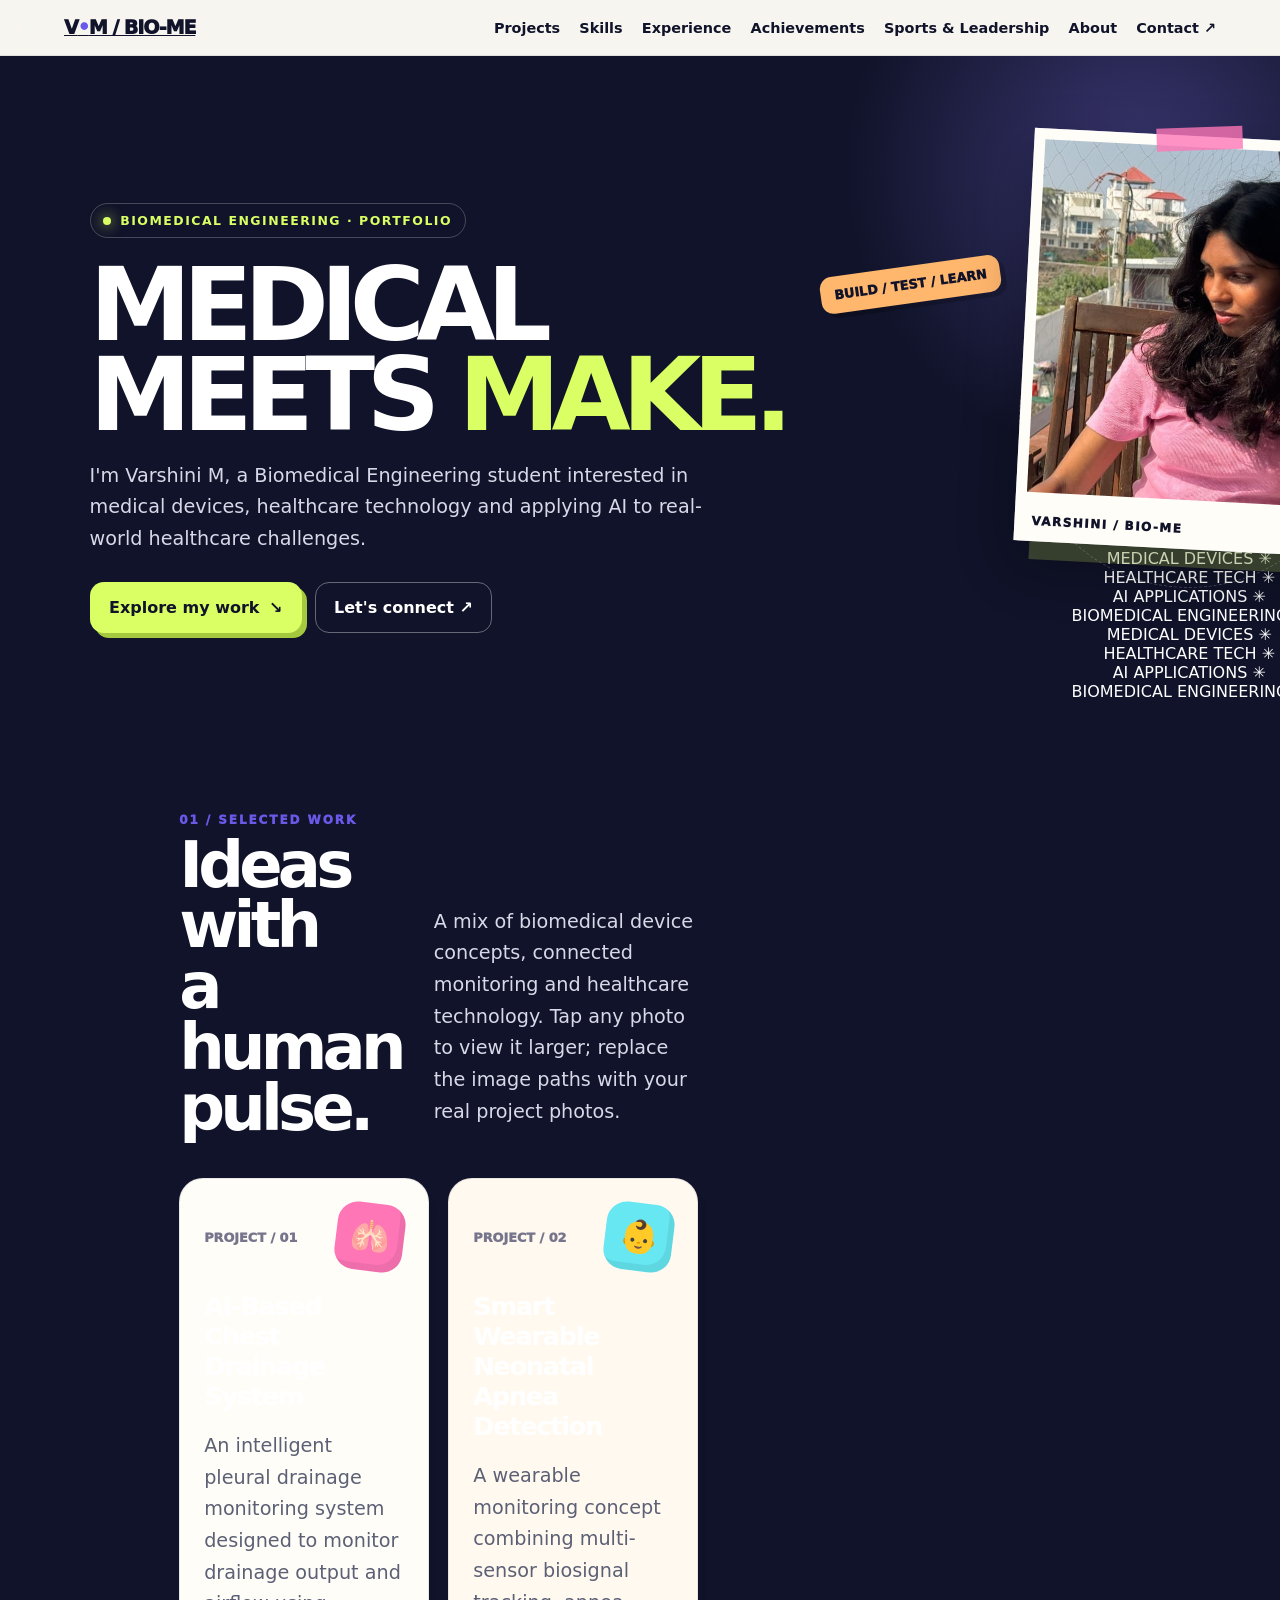
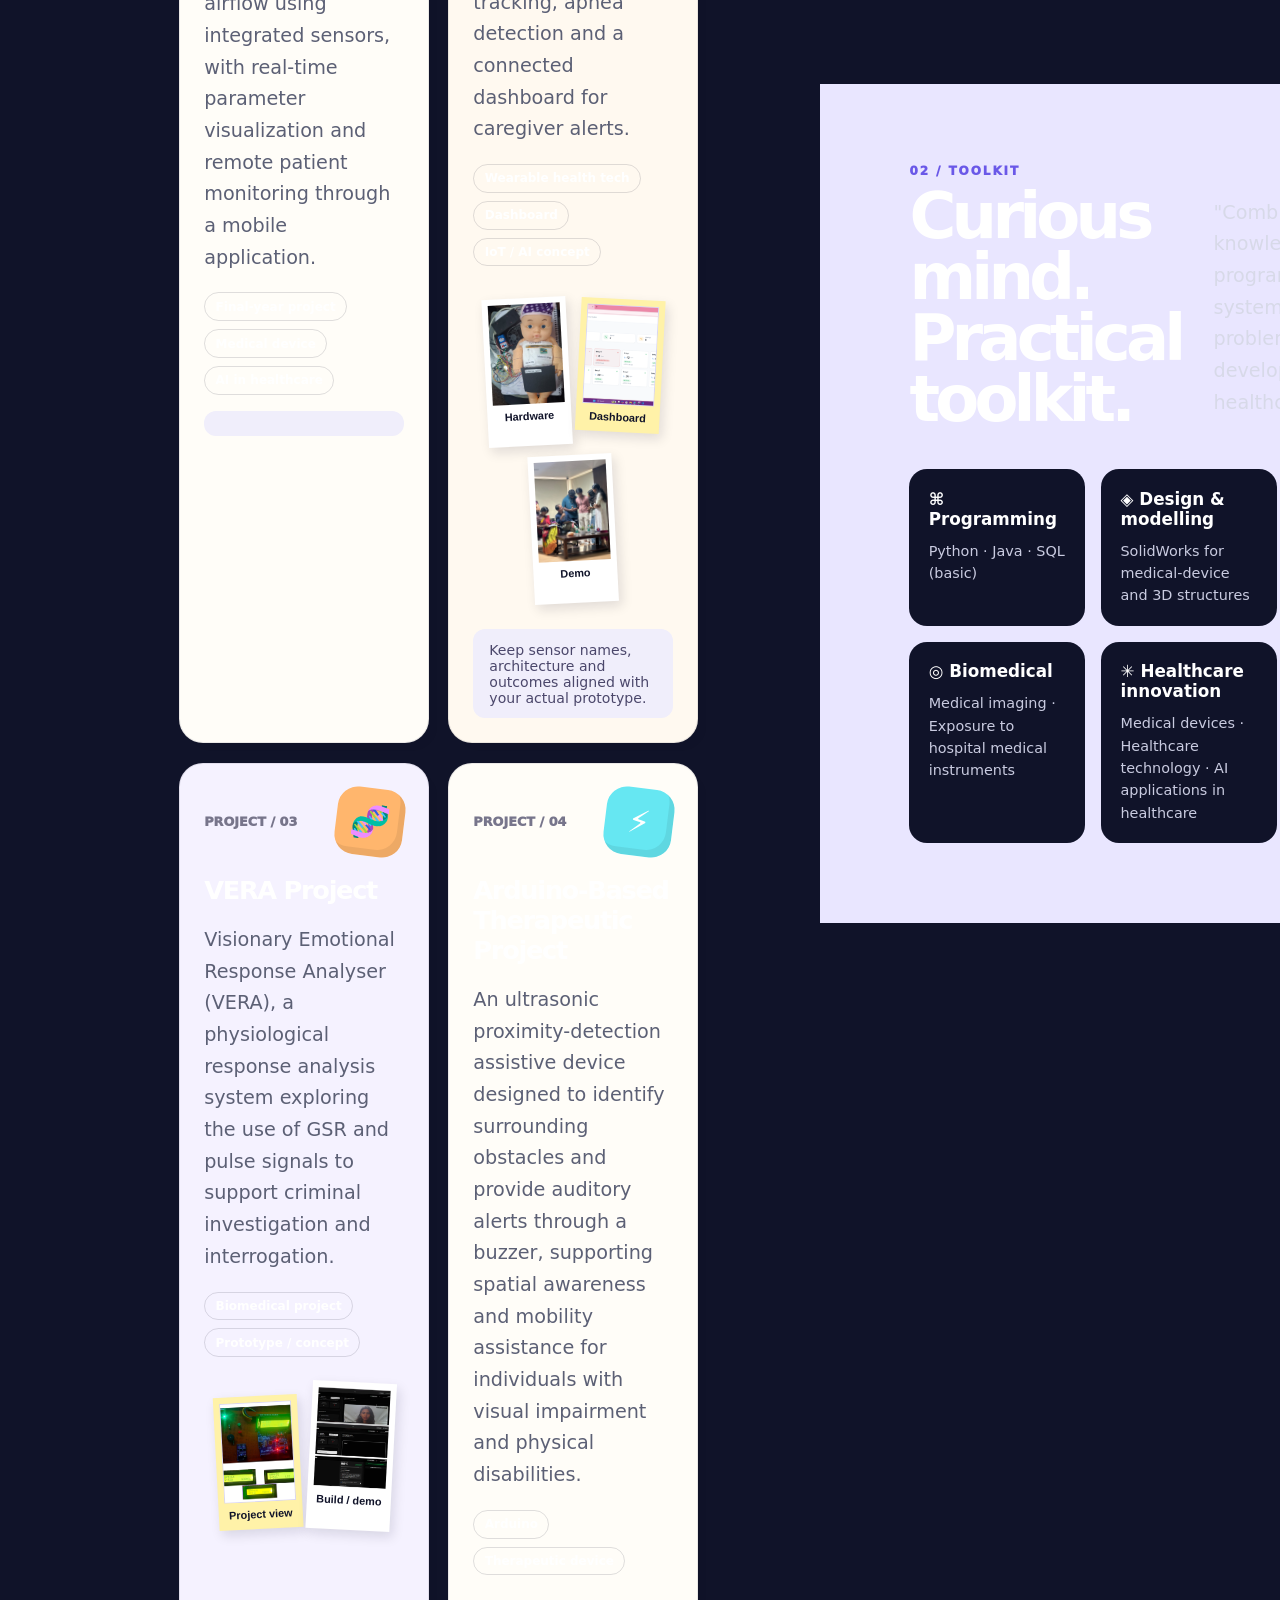
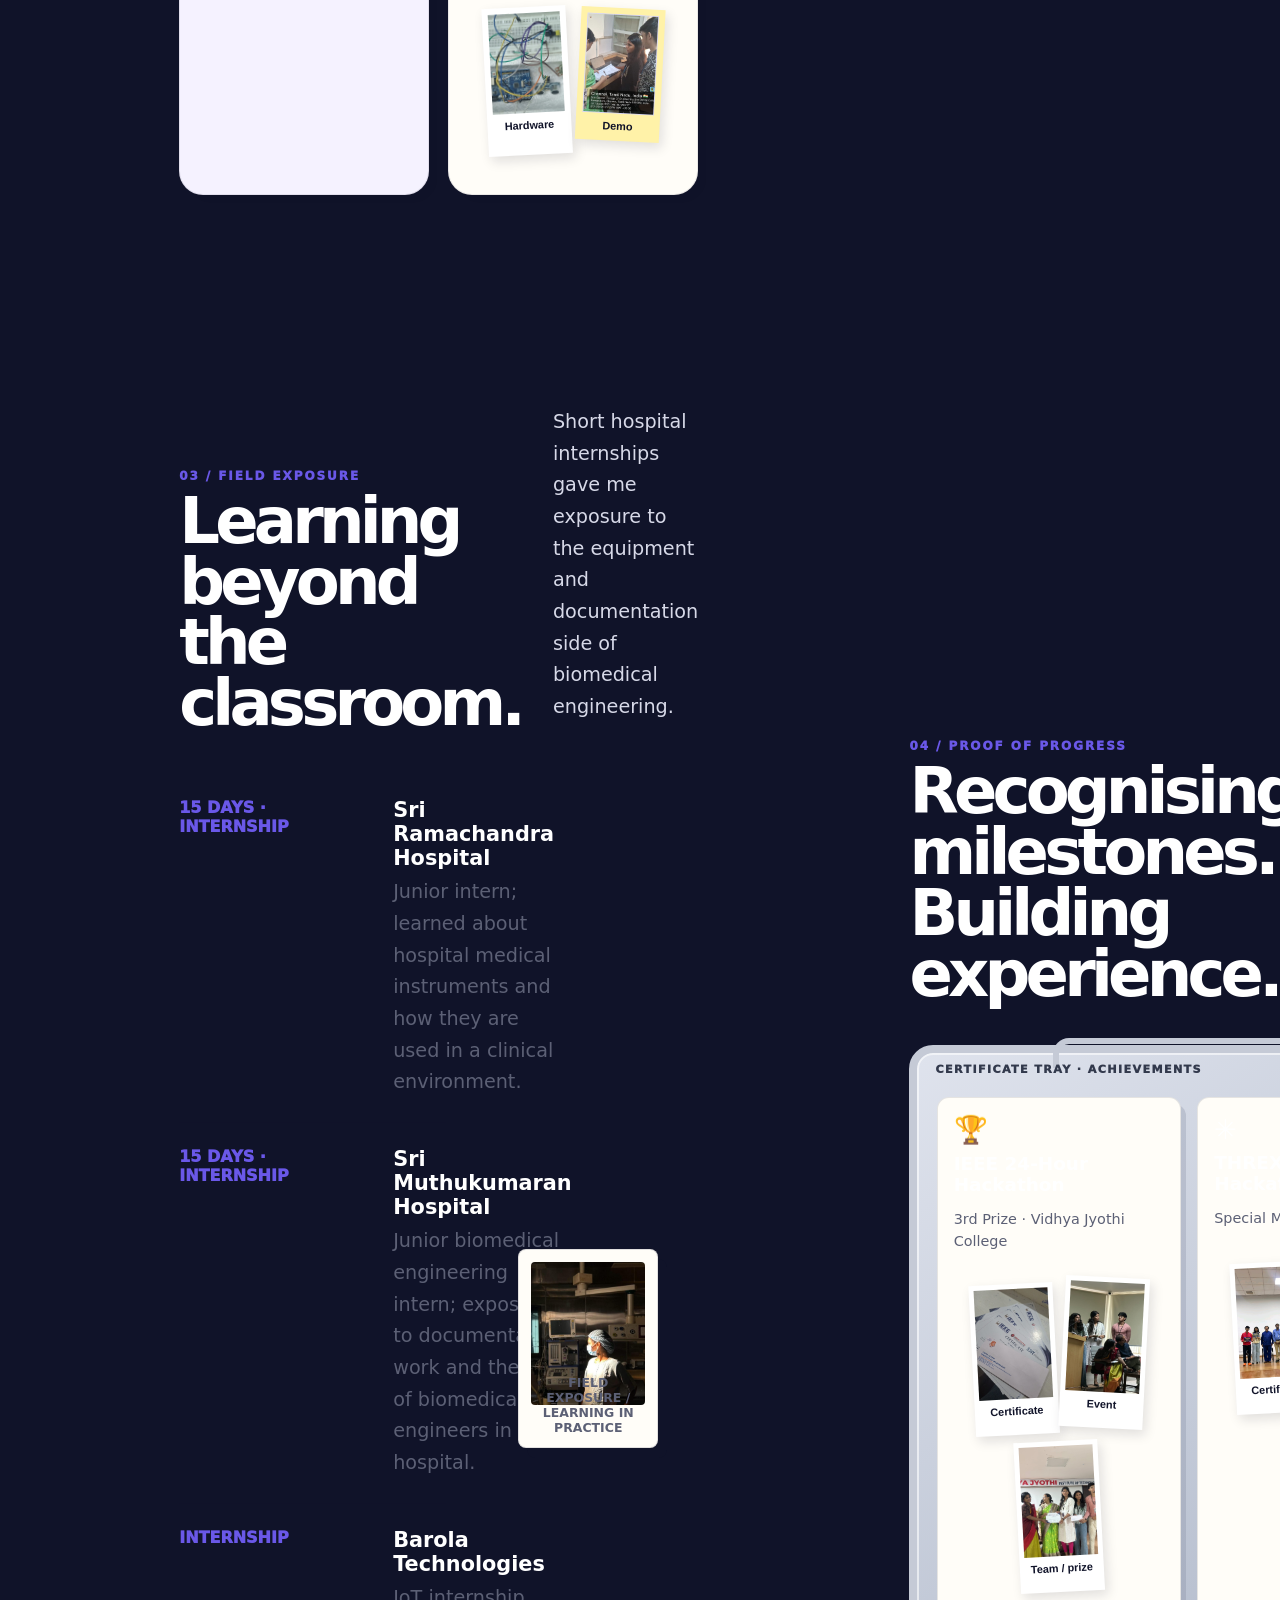
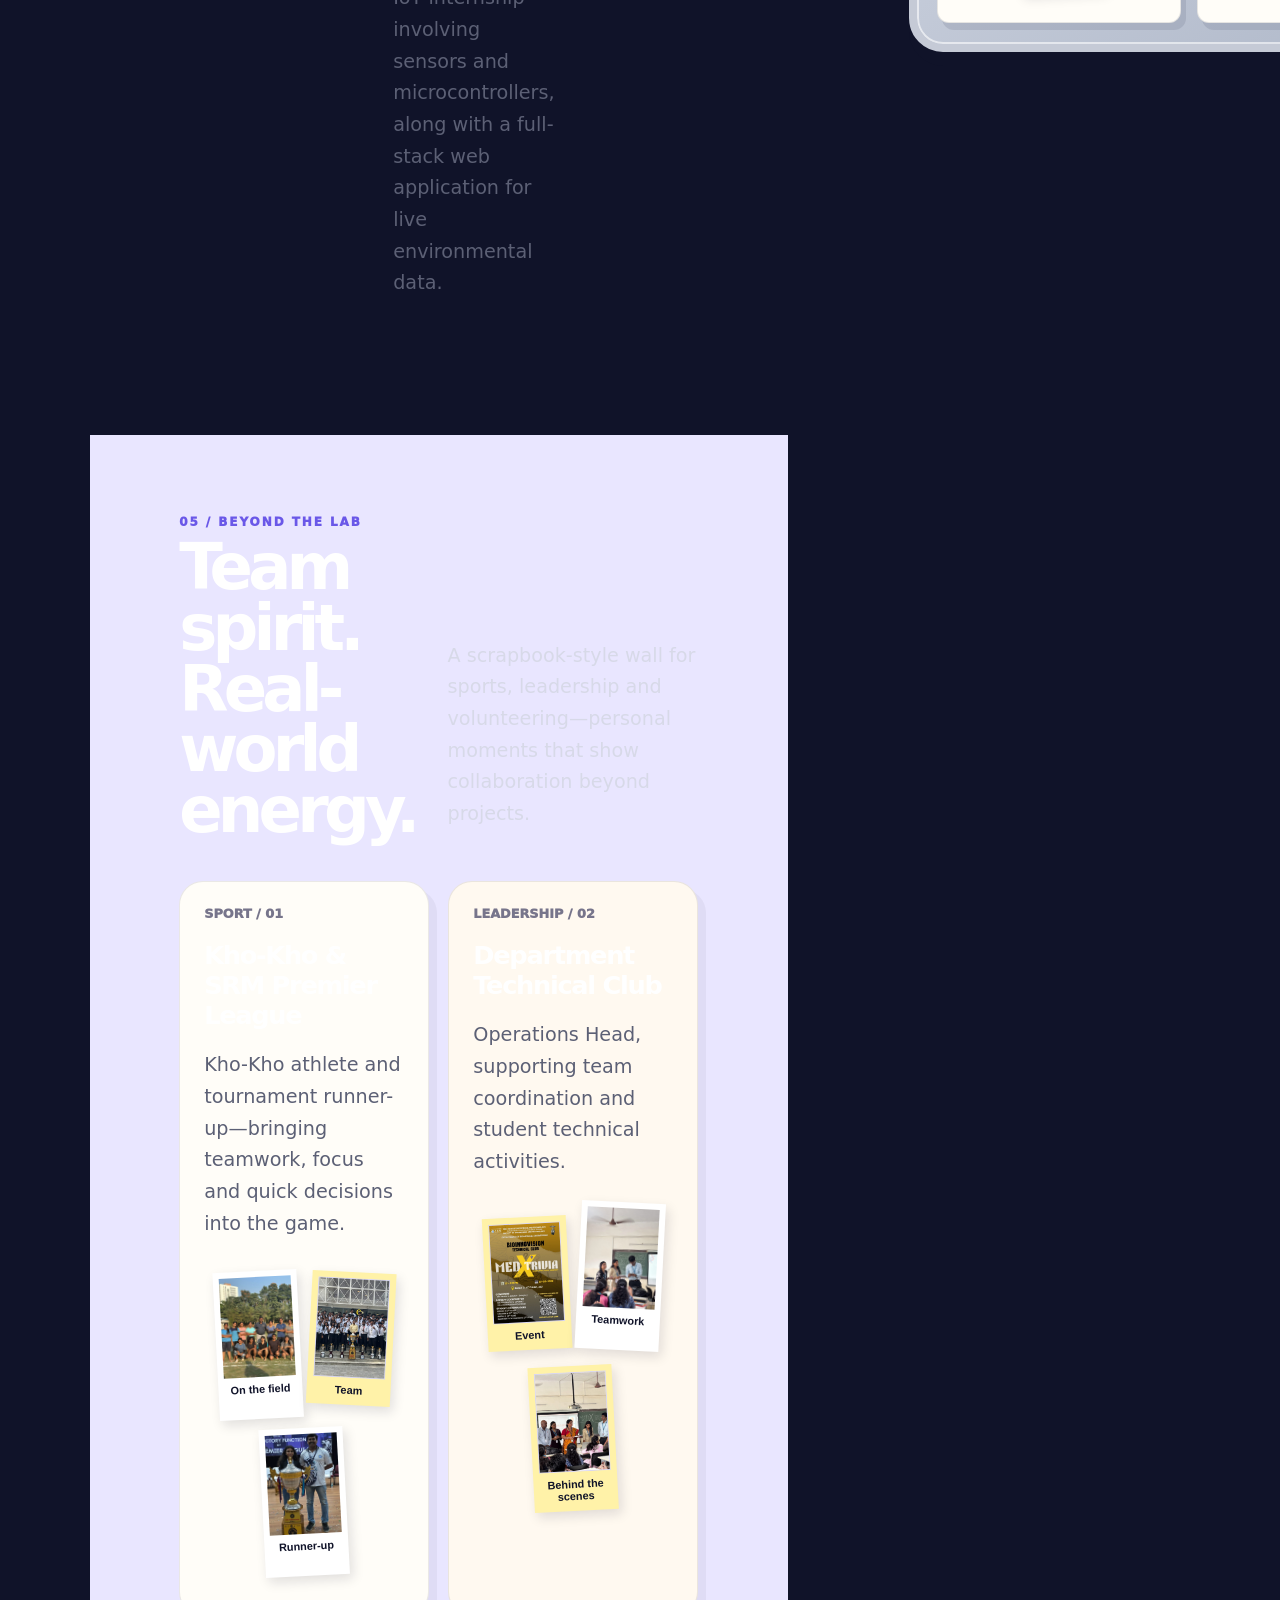
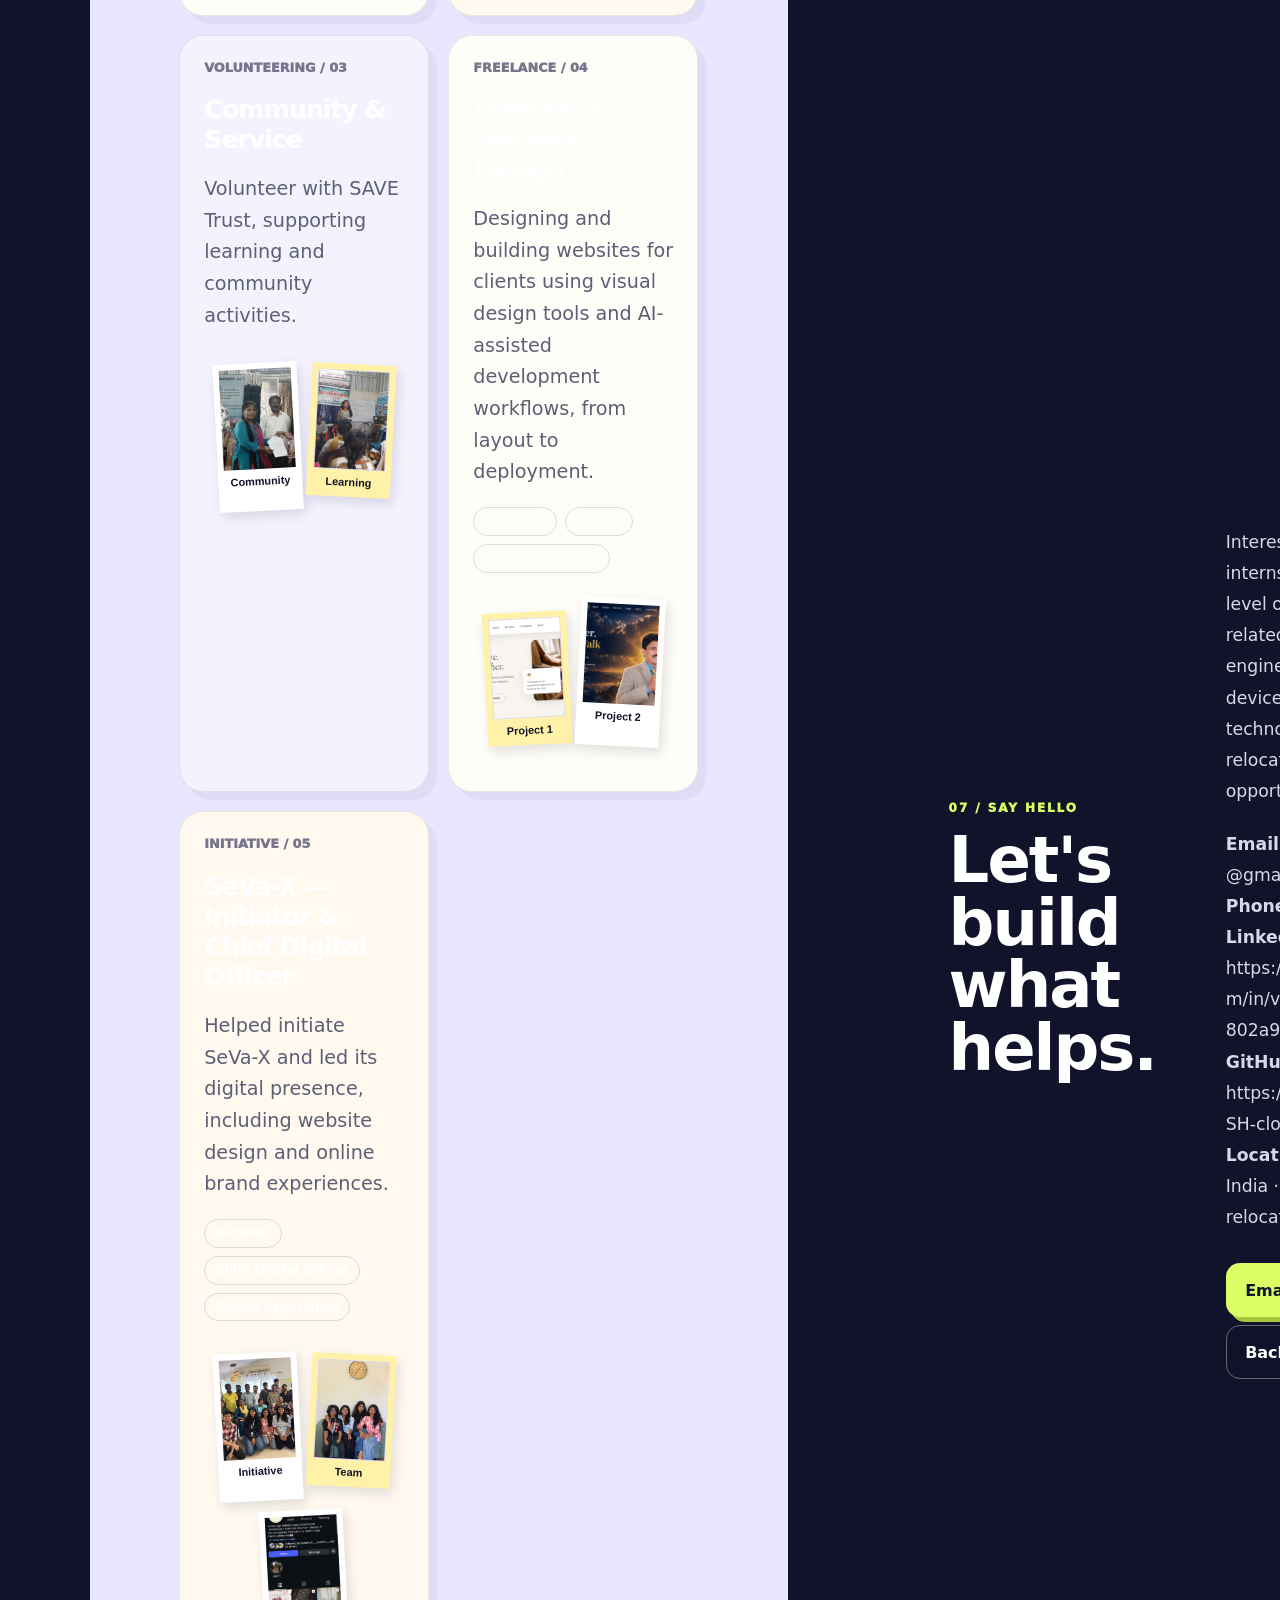
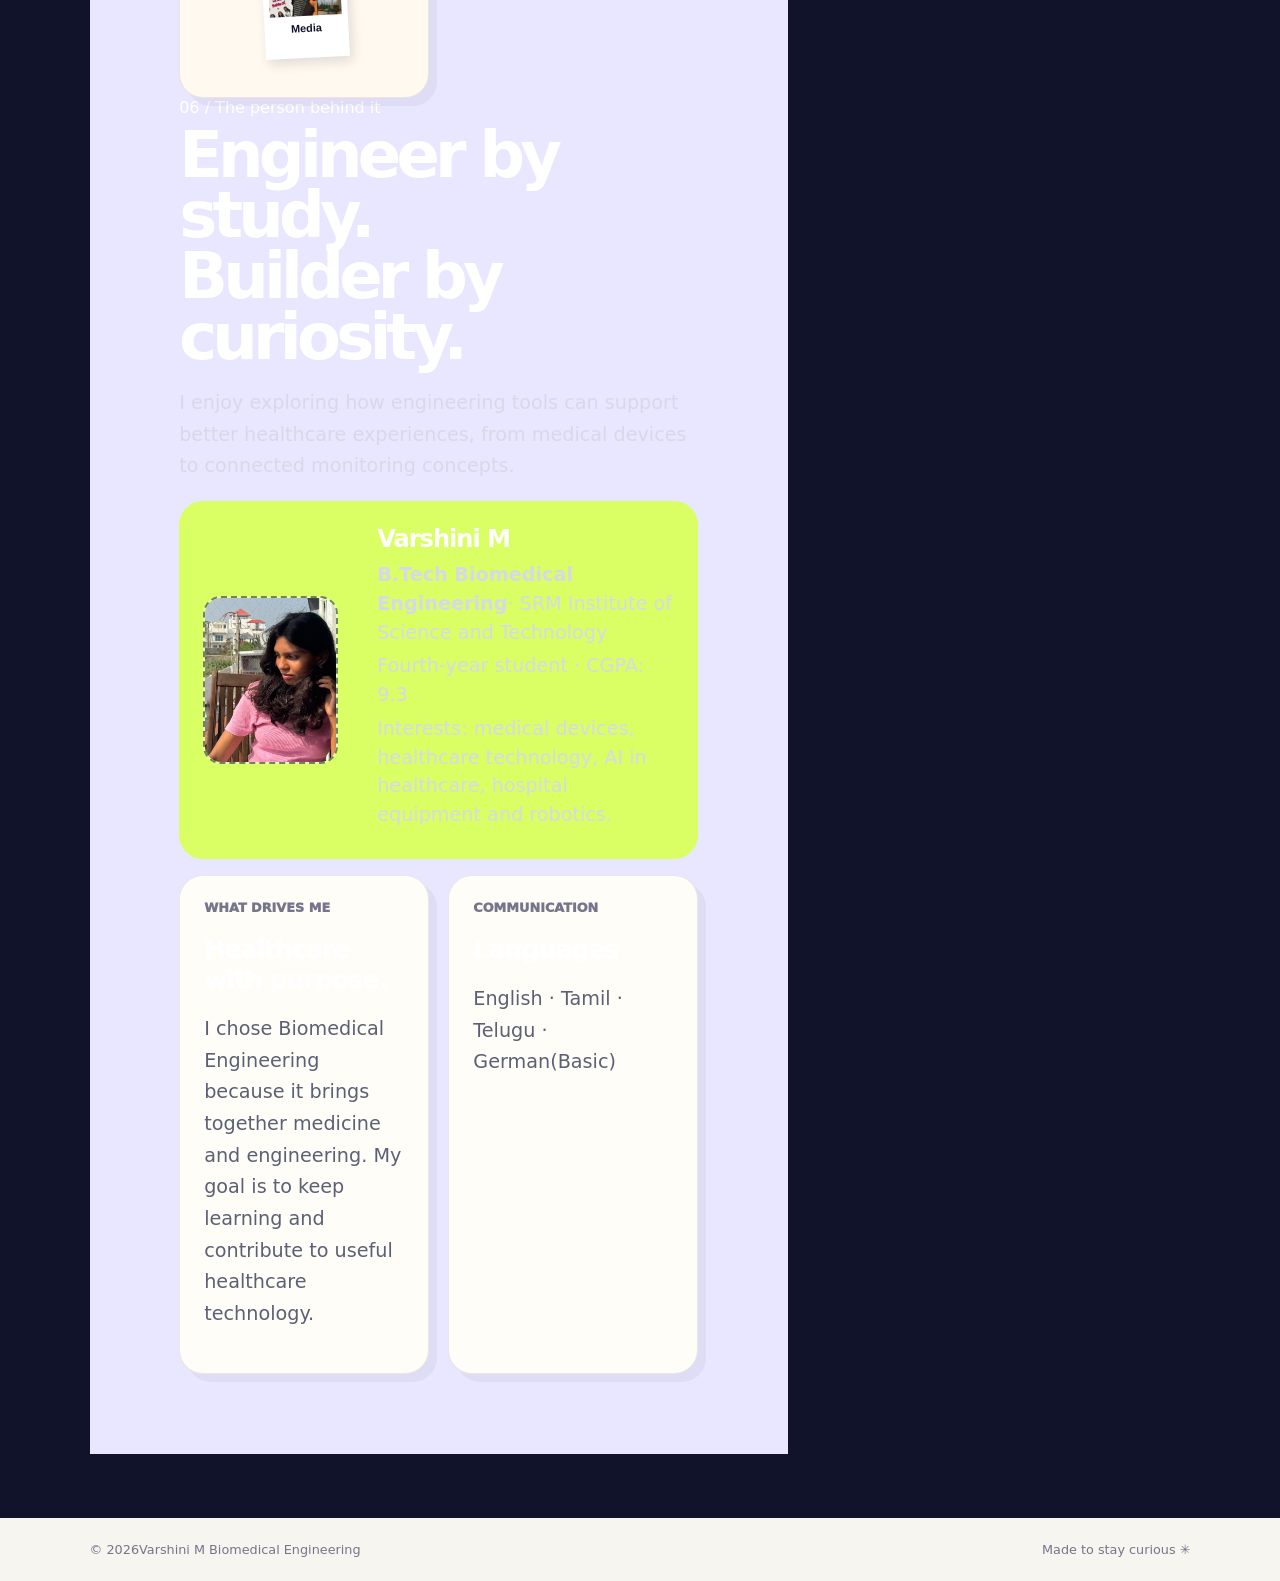
==== index.html @ 0da52bbd "Update index.html" ====
<!DOCTYPE html><html lang="en"><head><meta charset="utf-8"><meta name="viewport" content="width=device-width, initial-scale=1"><meta name="theme-color" content="#101329"><title>Biomedical Engineering Portfolio | Varshini M</title><link rel="stylesheet" href="style.css"></head><body><a class="skip" href="#main">Skip to content</a><nav><a class="brand" href="#top" aria-label="Portfolio home">V<span>•</span>M / BIO-ME</a><button class="menu" id="menuBtn" aria-expanded="false" aria-controls="navlinks">Menu ☰</button><div class="navlinks" id="navlinks"><a href="#projects">Projects</a><a href="#skills">Skills</a><a href="#experience">Experience</a><a href="#achievements">Achievements</a><a href="#life">Sports & Leadership</a><a href="#about">About</a><a href="#contact">Contact ↗</a></div></nav><main id="main"><section class="hero" id="top"><div class="hero-copy"><div class="eyebrow"><span class="pip"></span>Biomedical Engineering · Portfolio</div><h1>MEDICAL<br>MEETS <em>MAKE.</em></h1><p>I'm Varshini M, a Biomedical Engineering student interested in medical devices, healthcare technology and applying AI to real-world healthcare challenges.</p>
 <div class="ctas"><a class="btn primary" href="#projects">Explore my work <span>↘</span></a><a class="btn secondary" href="#contact">Let's connect ↗</a></div>
 </div><div class="visual hero-visual" id="heroVisual" aria-label="Casual portrait and floating medical syringe illustration"><div class="orbit"></div><div class="portrait-stack"><div class="portrait-tape"></div><img class="hero-portrait" src="assets/varshini-casual.jpg" alt="Varshini, Biomedical Engineering student" onerror="this.style.display='none';this.nextElementSibling.style.display='grid'" /><div class="portrait-placeholder" aria-hidden="true">YOUR CASUAL<br>PHOTO HERE<br><small>assets/varshini-casual.jpg</small></div><span class="portrait-caption">VARSHINI / BIO-ME</span></div><div class="float-tag tag-a">AI+HEALTH</div><div class="float-tag tag-b">HUMAN FIRST</div><div class="float-tag tag-c">BUILD / TEST / LEARN</div><span>MEDICAL DEVICES ✳</span><span>HEALTHCARE TECH ✳</span><span>AI APPLICATIONS ✳</span><span>BIOMEDICAL ENGINEERING ✳</span><span>MEDICAL DEVICES ✳</span><span>HEALTHCARE TECH ✳</span><span>AI APPLICATIONS ✳</span><span>BIOMEDICAL ENGINEERING ✳</span></div></div><section class="section" id="projects"><div class="section-head reveal"><div><div class="kicker">01 / Selected work</div><h2>Ideas with<br>a human pulse.</h2></div><p class="section-intro">A mix of biomedical device concepts,
connected monitoring and healthcare technology. Tap any photo to view it larger;
replace the image paths with your real project photos.</p></div><div class="grid project-grid"><article class="card reveal scrapbook-card"><div class="card-top"><span class="number">PROJECT / 01</span><div class="sticker pink">🫁</div></div><h3>AI-Based Chest Drainage System</h3><p>An intelligent pleural drainage monitoring system designed to monitor drainage output and airflow using integrated sensors, with real-time parameter visualization and remote patient monitoring through a mobile application.</p><div class="chips"><span class="chip">Final-year project</span><span class="chip">Medical device</span><span class="chip">AI in healthcare</span></div><div class="note">
</div></article><article class="card reveal scrapbook-card"><div class="card-top"><span class="number">PROJECT / 02</span><div class="sticker cyan">👶</div></div><h3>Smart Wearable Neonatal Apnea Detection</h3><p>A wearable monitoring concept combining multi-sensor biosignal tracking,
apnea detection and a connected dashboard for caregiver alerts.</p><div class="chips"><span class="chip">Wearable health tech</span><span class="chip">Dashboard</span><span class="chip">IoT / AI concept</span></div><div class="photo-gallery hybrid-gallery" aria-label="Neonatal wearable project photos"><button class="gallery-photo polaroid-photo" data-full="assets/neonatal-1.jpg" aria-label="View neonatal wearable hardware photo"><img src="assets/neonatal-1.jpg" alt="Neonatal wearable prototype hardware" onerror="this.parentElement.classList.add('photo-missing')"><span>Hardware</span></button><button class="gallery-photo sticky-photo" data-full="assets/neonatal-2.jpg" aria-label="View neonatal dashboard screenshot"><img src="assets/neonatal-2.jpg" alt="Neonatal monitoring dashboard screenshot" onerror="this.parentElement.classList.add('photo-missing')"><span>Dashboard</span></button><button class="gallery-photo polaroid-photo" data-full="assets/neonatal-3.jpg" aria-label="View neonatal project demonstration photo"><img src="assets/neonatal-3.jpg" alt="Neonatal wearable project demo" onerror="this.parentElement.classList.add('photo-missing')"><span>Demo</span></button></div><div class="note">Keep sensor names,
architecture and outcomes aligned with your actual prototype.</div></article><article class="card reveal scrapbook-card"><div class="card-top"><span class="number">PROJECT / 03</span><div class="sticker orange">🧬</div></div><h3>VERA Project</h3><p>Visionary Emotional Response Analyser (VERA), a physiological response analysis system exploring the use of GSR and pulse signals to support criminal investigation and interrogation.
</p><div class="chips"><span class="chip">Biomedical project</span><span class="chip">Prototype / concept</span></div><div class="photo-gallery hybrid-gallery" aria-label="VERA project photos"><button class="gallery-photo sticky-photo" data-full="assets/vera-1.jpg" aria-label="View VERA project photo one"><img src="assets/vera-1.jpg" alt="VERA project photo one" onerror="this.parentElement.classList.add('photo-missing')"><span>Project view</span></button><button class="gallery-photo polaroid-photo" data-full="assets/vera-2.jpg" aria-label="View VERA project photo two"><img src="assets/vera-2.jpg" alt="VERA project photo two" onerror="this.parentElement.classList.add('photo-missing')"><span>Build / demo</span></button></div></article><article class="card reveal scrapbook-card"><div class="card-top"><span class="number">PROJECT / 04</span><div class="sticker cyan">⚡</div></div><h3>Arduino-Based Therapeutic Project</h3><p>An ultrasonic proximity-detection assistive device designed to identify surrounding obstacles and provide auditory alerts through a buzzer, supporting spatial awareness and mobility assistance for individuals with visual impairment and physical disabilities.</p><div class="chips"><span class="chip">Arduino</span><span class="chip">Therapeutic device</span></div><div class="photo-gallery hybrid-gallery" aria-label="Arduino therapeutic project photos"><button class="gallery-photo polaroid-photo" data-full="assets/arduino-therapeutic-1.jpg" aria-label="View Arduino therapeutic project photo one"><img src="assets/arduino-therapeutic-1.jpg" alt="Arduino-based therapeutic project hardware" onerror="this.parentElement.classList.add('photo-missing')"><span>Hardware</span></button><button class="gallery-photo sticky-photo" data-full="assets/arduino-therapeutic-2.jpg" aria-label="View Arduino therapeutic project photo two"><img src="assets/arduino-therapeutic-2.jpg" alt="Arduino-based therapeutic project demo" onerror="this.parentElement.classList.add('photo-missing')"><span>Demo</span></button></div></article></div></section><section class="section dark" id="skills"><div class="section-head reveal"><div><div class="kicker">02 / Toolkit</div><h2>Curious mind.<br>Practical toolkit.</h2></div><p class="section-intro">"Combining biomedical knowledge with programming, embedded systems and creative problem-solving to develop practical healthcare solutions"</p></div><div class="skills"><div class="skill reveal"><strong>⌘ Programming</strong><p>Python · Java · SQL (basic)</p></div><div class="skill reveal"><strong>◈ Design & modelling</strong><p>SolidWorks for medical-device and 3D structures</p></div><div class="skill reveal"><strong>⌁ Embedded & IoT</strong><p>Arduino IDE · Basic integration · IoT basics</p></div><div class="skill reveal"><strong>◎ Biomedical</strong><p>Medical imaging · Exposure to hospital medical instruments</p></div><div class="skill reveal"><strong>✳ Healthcare innovation</strong><p>Medical devices · Healthcare technology · AI applications in healthcare</p></div><div class="skill reveal"><strong>↗ Collaboration</strong><p>Hackathon participation and Team-based project experience</p></div></div></section><section class="section" id="experience"><div class="section-head reveal"><div><div class="kicker">03 / Field exposure</div><h2>Learning beyond<br>the classroom.</h2></div><p class="section-intro">Short hospital internships gave me exposure to the equipment and documentation side of biomedical engineering.</p></div><div class="experience-layout"><div class="reveal"><div class="timeline"><div class="label">15 DAYS · INTERNSHIP</div><div><h3>Sri Ramachandra Hospital</h3><p>Junior intern;
learned about hospital medical instruments and how they are used in a clinical environment.</p></div></div><div class="timeline"><div class="label">15 DAYS · INTERNSHIP</div><div><h3>Sri Muthukumaran Hospital</h3><p>Junior biomedical engineering intern;
exposure to documentation work and the role of biomedical engineers in a hospital.</p></div></div><div class="timeline"><div class="label">INTERNSHIP</div><div><h3>Barola Technologies</h3><p>IoT internship involving sensors and microcontrollers,
along with a full-stack web application for live environmental data.</p></div></div></div><figure class="experience-photo-frame reveal"><img src="assets/field-exposure1.jpg" alt="Biomedical engineering field exposure photo" onerror="this.style.display='none';this.nextElementSibling.style.display='grid'"><div class="portrait-placeholder" style="display:none;min-height:260px;text-align:center;padding:1rem;place-items:center">ADD FIELD EXPOSURE PHOTO<br><small>assets/field-exposure.jpg</small></div><figcaption>FIELD EXPOSURE / LEARNING IN PRACTICE</figcaption></figure></div></section><section class="section" id="achievements"><div class="section-head reveal"><div><div class="kicker">04 / Proof of progress</div><h2>Recognising milestones.<br>Building experience.</h2></div><p class="section-intro">Celebrating achievements, teamwork and innovation through hackathons, technical challenges and hands-on experiences.</p></div><div class="certificate-tray reveal"><div class="tray-label">CERTIFICATE TRAY · ACHIEVEMENTS</div><div class="grid award-grid"><article class="award-card"><div class="award-mark">🏆</div><h3>IEEE 24-Hour Hackathon</h3><p>3rd Prize · Vidhya Jyothi College</p><div class="photo-gallery certificate-gallery"><button class="gallery-photo cert-photo" data-full="assets/award-ieee-1.jpg" aria-label="View IEEE hackathon certificate"><img src="assets/award-ieee-1.jpg" alt="IEEE hackathon certificate" onerror="this.parentElement.classList.add('photo-missing')"><span>Certificate</span></button><button class="gallery-photo cert-photo" data-full="assets/award-ieee-2.jpg" aria-label="View IEEE hackathon event photo"><img src="assets/award-ieee-2.jpg" alt="IEEE hackathon event or team photo" onerror="this.parentElement.classList.add('photo-missing')"><span>Event</span></button><button class="gallery-photo cert-photo" data-full="assets/award-ieee-3.jpg" aria-label="View IEEE hackathon prize photo"><img src="assets/award-ieee-3.jpg" alt="IEEE hackathon prize or team photo" onerror="this.parentElement.classList.add('photo-missing')"><span>Team / prize</span></button></div></article><article class="award-card"><div class="award-mark">✳</div><h3>THREX 48-Hour Hackathon</h3><p>Special Mention</p><div class="photo-gallery certificate-gallery"><button class="gallery-photo cert-photo" data-full="assets/award-threx-1.jpg" aria-label="View THREX certificate"><img src="assets/award-threx-1.jpg" alt="THREX hackathon certificate" onerror="this.parentElement.classList.add('photo-missing')"><span>Certificate</span></button><button class="gallery-photo cert-photo" data-full="assets/award-threx-2.jpg" aria-label="View THREX event photo"><img src="assets/award-threx-2.jpg" alt="THREX hackathon event photo" onerror="this.parentElement.classList.add('photo-missing')"><span>Event</span></button></div></article></div></div></section><section class="section dark" id="life"><div class="section-head reveal"><div><div class="kicker">05 / Beyond the lab</div><h2>Team spirit.<br>Real-world energy.</h2></div><p class="section-intro">A scrapbook-style wall for sports,
leadership and volunteering—personal moments that show collaboration beyond projects.</p></div><div class="grid life-grid"><article class="card reveal scrapbook-card"><div class="number">SPORT / 01</div><h3>Kho-Kho &amp;
SRM Premier League</h3><p>Kho-Kho athlete and tournament runner-up—bringing teamwork,
focus and quick decisions into the game.</p><div class="photo-gallery hybrid-gallery"><button class="gallery-photo polaroid-photo" data-full="assets/sports-kho-kho-1.jpg" aria-label="View Kho-Kho sports photo"><img src="assets/sports-kho-kho-1.jpg" alt="Kho-Kho sports photo" onerror="this.parentElement.classList.add('photo-missing')"><span>On the field</span></button><button class="gallery-photo sticky-photo" data-full="assets/sports-kho-kho-2.jpg" aria-label="View SRM Premier League photo"><img src="assets/sports-kho-kho-2.jpg" alt="SRM Premier League Kho-Kho team photo" onerror="this.parentElement.classList.add('photo-missing')"><span>Team</span></button><button class="gallery-photo polaroid-photo" data-full="assets/sports-kho-kho-3.jpg" aria-label="View sports award photo"><img src="assets/sports-kho-kho-3.jpg" alt="Sports medal or tournament moment" onerror="this.parentElement.classList.add('photo-missing')"><span>Runner-up</span></button></div></article><article class="card reveal scrapbook-card"><div class="number">LEADERSHIP / 02</div><h3>Department Technical Club</h3><p>Operations Head,
supporting team coordination and student technical activities.</p><div class="photo-gallery hybrid-gallery"><button class="gallery-photo sticky-photo" data-full="assets/leadership-club-1.jpg" aria-label="View technical club event photo"><img src="assets/leadership-club-1.jpg" alt="Department technical club event" onerror="this.parentElement.classList.add('photo-missing')"><span>Event</span></button><button class="gallery-photo polaroid-photo" data-full="assets/leadership-club-2.jpg" aria-label="View technical club team photo"><img src="assets/leadership-club-2.jpg" alt="Technical club team photo" onerror="this.parentElement.classList.add('photo-missing')"><span>Teamwork</span></button><button class="gallery-photo sticky-photo" data-full="assets/leadership-club-3.jpg" aria-label="View club activity photo"><img src="assets/leadership-club-3.jpg" alt="Technical club activity or event setup" onerror="this.parentElement.classList.add('photo-missing')"><span>Behind the scenes</span></button></div></article><article class="card reveal scrapbook-card"><div class="number">VOLUNTEERING / 03</div><h3>Community &amp;
Service</h3><p>Volunteer with SAVE Trust,
supporting learning and community activities.</p><div class="photo-gallery hybrid-gallery"><button class="gallery-photo polaroid-photo" data-full="assets/volunteer-1.jpg" aria-label="View volunteering activity photo"><img src="assets/volunteer-1.jpg" alt="Community volunteering activity" onerror="this.parentElement.classList.add('photo-missing')"><span>Community</span></button><button class="gallery-photo sticky-photo" data-full="assets/volunteer-2.jpg" aria-label="View volunteering project photo"><img src="assets/volunteer-2.jpg" alt="Volunteering or teaching activity" onerror="this.parentElement.classList.add('photo-missing')"><span>Learning</span></button></div></article><article class="card reveal scrapbook-card"><div class="number">FREELANCE / 04</div><h3>Freelance Website Design</h3><p>Designing and building websites for clients using visual design tools and AI-assisted development workflows,
from layout to deployment.</p><div class="chips"><span class="chip">Project 1</span><span class="chip">UI / UX</span><span class="chip">Web deployment</span></div><div class="photo-gallery hybrid-gallery" aria-label="Freelance website design images"><button class="gallery-photo sticky-photo" data-full="assets/freelance-website-1.jpg" aria-label="View freelance website design image one"><img src="assets/freelance-website-1.jpg" alt="Freelance website design screenshot one" onerror="this.parentElement.classList.add('photo-missing')"><span>Project 1</span></button><button class="gallery-photo polaroid-photo" data-full="assets/freelance-website-2.jpg" aria-label="View freelance website design image two"><img src="assets/freelance-website-2.jpg" alt="Freelance website design screenshot two" onerror="this.parentElement.classList.add('photo-missing')"><span>Project 2</span></button></div></article><article class="card reveal scrapbook-card"><div class="number">INITIATIVE / 05</div><h3>SeVa-X — Initiator &amp;
Chief Digital Officer</h3><p>Helped initiate SeVa-X and led its digital presence,
including website design and online brand experiences.</p><div class="chips"><span class="chip">Initiator</span><span class="chip">Chief Digital Officer</span><span class="chip">Digital experience</span></div><div class="photo-gallery hybrid-gallery" aria-label="SeVa-X initiative images"><button class="gallery-photo polaroid-photo" data-full="assets/sevax-1.jpg" aria-label="View Seva Initiative image"><img src=" assets/sevax-1.jpg" alt=" SeVa-X website or digital presence" onerror=" this.parentElement.classList.add('photo-missing')"><span>Initiative</span></button><button class=" gallery-photo sticky-photo" data-full=" assets/sevax-2.jpg" aria-label=" View SeVa-X Team image"><img src=" assets/sevax-2.jpg" alt=" SeVa-X Team image" onerror=" this.parentElement.classList.add('photo-missing')"><span>Team</span></button><button class=" gallery-photo polaroid-photo" data-full=" assets/sevax-3.jpg" aria-label=" View SeVa-X media image"><img src=" assets/sevax-3.jpg" alt=" SeVa-X social media image" onerror=" this.parentElement.classList.add('photo-missing')"><span>Media</span></button></div></article></div>
06 / The person behind it</div><h2>Engineer by study.<br>Builder by curiosity.</h2></div><p class="section-intro">I enjoy exploring how engineering tools can support better healthcare experiences,
from medical devices to connected monitoring concepts.</p></div><div class="profile-strip reveal"><div class="about-photo"><img src="assets/varshini-casual.jpg" alt="Varshini portrait" onerror="this.style.display='none';this.nextElementSibling.style.display='grid'"><span>YOUR PHOTO<br>assets/varshini-casual.jpg</span></div><div><h3>Varshini M </h3><p><strong>B.Tech Biomedical Engineering</strong>· SRM Institute of Science and Technology</p><p>Fourth-year student · CGPA: 9.3</p><p>Interests: medical devices,
healthcare technology,
AI in healthcare,
hospital equipment and robotics.</p></div></div><div class="grid" style="margin-top:1rem"><article class="card reveal"><div class="number">WHAT DRIVES ME</div><h3>Healthcare with purpose.</h3><p>I chose Biomedical Engineering because it brings together medicine and engineering. My goal is to keep learning and contribute to useful healthcare technology.</p></article><article class="card reveal"><div class="number">COMMUNICATION</div><h3>Languages</h3><p>English · Tamil · Telugu · German(Basic)</p></article></div></section><section class="section" id="contact"><div class="contact reveal"><div><div class="kicker" style="color:var(--lime)">07 / Say hello</div><h2>Let's build<br>what helps.</h2></div><div><p>Interested in paid internship and entry-level opportunities related to biomedical engineering, medical devices and healthcare technology. Open to relocation for the right opportunity.</p><p><strong>Email:</strong>varshini7013m@gmail.com<br><strong>Phone:</strong>9043757013<br><strong>LinkedIn:</strong> https://www.linkedin.com/in/varshini-murali-802a97323<br><strong>GitHub:</strong> https://github.com/VARSH-cloud
 <br><strong>Location:</strong>Chennai,
India · Open to relocation</p><a class="btn primary" href="mailto:varshini7013m@gnmail.com"
onclick="return confirm(' Replace the placeholder email in this portfolio before using this link. Continue?')">Email ↗</a><a class="btn secondary" href="#top">Back to top ↑</a></div></div></section></main><dialog id="lightbox" aria-label="Image viewer"><div class="lightbox-top"><strong>Portfolio gallery</strong><button id="closeLightbox" type="button">Close ✕</button></div><img id="lightboxImage" alt=""><p id="lightboxCaption"></p></dialog><footer><span>© <span id="year"></span>Varshini M Biomedical Engineering</span><span>Made to stay curious ✳</span></footer><script src="script.js" defer></script></body></html>
---- style.css ----
:root {
    --ink: #101329;
    --paper: #f7f5ef;
    --lime: #d9ff65;
    --pink: #ff76b7;
    --cyan: #66e7f2;
    --purple: #a994ff;
    --orange: #ffb66d;
    --muted: #5c6075;
    --card: #fffdf8
}

* {
    box-sizing: border-box
}

html {
    scroll-behavior: smooth
}

body {
    margin: 0;
    background: var(--paper);
    color: var(--ink);
    font-family: Inter, ui-sans-serif, system-ui, -apple-system, BlinkMacSystemFont, "Segoe UI", sans-serif;
    overflow-x: hidden
}

a {
    color: inherit
}

.skip {
    position: absolute;
    left: -999px;
    top: 0;
    background: white;
    padding: 1rem
}

.skip:focus {
    left: 1rem;
    z-index: 99
}

nav {
    position: sticky;
    top: 0;
    z-index: 20;
    display: flex;
    align-items: center;
    justify-content: space-between;
    padding: 1rem clamp(1rem, 5vw, 4rem);
    background: rgba(247, 245, 239, .88);
    backdrop-filter: blur(14px);
    border-bottom: 1px solid #10132918
}

.brand {
    font-weight: 950;
    letter-spacing: -.06em;
    font-size: 1.2rem
}

.brand span {
    color: #6a58e8
}

.navlinks {
    display: flex;
    gap: 1.2rem;
    align-items: center
}

.navlinks a {
    text-decoration: none;
    font-size: .9rem;
    font-weight: 750
}

.navlinks a:hover {
    color: #6a58e8
}

.menu {
    display: none;
    background: var(--ink);
    color: white;
    border: 0;
    border-radius: 999px;
    padding: .6rem .9rem;
    font-weight: 800
}

.hero {
    position: relative;
    min-height: 84vh;
    display: grid;
    grid-template-columns: 1.08fr .92fr;
    gap: 2rem;
    align-items: center;
    padding: 5rem clamp(1rem, 7vw, 7rem) 4rem;
    background: var(--ink);
    color: #fff;
    overflow: hidden
}

.hero:before {
    content: "";
    position: absolute;
    width: 38rem;
    height: 38rem;
    right: -10rem;
    top: -12rem;
    border-radius: 50%;
    background: radial-gradient(circle, #8d7bff55, transparent 68%);
    pointer-events: none
}

.eyebrow {
    display: inline-flex;
    gap: .55rem;
    align-items: center;
    border: 1px solid #ffffff3a;
    border-radius: 99px;
    padding: .55rem .8rem;
    font-size: .78rem;
    font-weight: 850;
    letter-spacing: .12em;
    text-transform: uppercase;
    color: var(--lime)
}

.pip {
    width: 8px;
    height: 8px;
    border-radius: 50%;
    background: var(--lime);
    box-shadow: 0 0 14px var(--lime)
}

h1 {
    font-size: clamp(3.3rem, 8vw, 7.8rem);
    line-height: .88;
    letter-spacing: -.085em;
    margin: 1.4rem 0 1.2rem;
    max-width: 850px
}

h1 em {
    font-style: normal;
    color: var(--lime)
}

.hero p {
    font-size: clamp(1rem, 1.5vw, 1.25rem);
    line-height: 1.65;
    color: #d7d9e8;
    max-width: 620px
}

.ctas {
    display: flex;
    gap: .8rem;
    flex-wrap: wrap;
    margin-top: 1.7rem
}

.btn {
    display: inline-flex;
    align-items: center;
    gap: .6rem;
    padding: .95rem 1.15rem;
    border-radius: 14px;
    text-decoration: none;
    font-weight: 900;
    border: 1px solid transparent;
    transition: transform .2s, box-shadow .2s
}

.btn:hover {
    transform: translateY(-4px)
}

.primary {
    background: var(--lime);
    color: var(--ink);
    box-shadow: 5px 5px 0 #a4c83e
}

.secondary {
    border-color: #ffffff5c;
    color: white
}

.visual {
    min-height: 440px;
    display: grid;
    place-items: center;
    position: relative;
    perspective: 900px
}

.orbit {
    position: absolute;
    width: min(31vw, 340px);
    aspect-ratio: 1;
    border: 1px dashed #ffffff40;
    border-radius: 50%;
    animation: spin 28s linear infinite
}

.orbit:before,
.orbit:after {
    content: "";
    position: absolute;
    border-radius: 50%;
    width: 14px;
    height: 14px;
    background: var(--pink);
    top: 10%;
    left: 17%;
    box-shadow: 0 0 25px var(--pink)
}

.orbit:after {
    top: auto;
    left: auto;
    right: 7%;
    bottom: 20%;
    background: var(--cyan);
    box-shadow: 0 0 25px var(--cyan)
}

.toy {
    position: relative;
    width: 220px;
    height: 260px;
    transform-style: preserve-3d;
    animation: float 5s ease-in-out infinite;
    transition: transform .2s ease-out
}

.toy-body {
    position: absolute;
    inset: 22px 18px 20px;
    background: linear-gradient(140deg, #f9fbff, #cbd4ee);
    border-radius: 42px 42px 54px 54px;
    box-shadow: inset -16px -18px 24px #8793bd77, inset 10px 10px 20px white, 22px 28px 0 #7e72e855;
    transform: rotate(-7deg)
}

.toy-screen {
    position: absolute;
    left: 42px;
    top: 55px;
    width: 135px;
    height: 92px;
    border-radius: 20px;
    background: #151a37;
    box-shadow: inset 0 0 0 4px #a4b1d9;
    display: grid;
    place-items: center;
    transform: rotate(-7deg)
}

.ecg {
    width: 110px;
    height: 46px
}

.toy-button {
    position: absolute;
    left: 87px;
    top: 170px;
    width: 35px;
    height: 35px;
    border-radius: 50%;
    background: var(--pink);
    box-shadow: inset -5px -5px 0 #ca4c89, 0 7px 0 #abb6d6;
    transform: rotate(-7deg)
}

.toy-label {
    position: absolute;
    left: -30px;
    bottom: 15px;
    transform: rotate(-9deg);
    background: var(--lime);
    color: var(--ink);
    font-weight: 950;
    padding: .65rem .9rem;
    border-radius: 9px;
    box-shadow: 5px 5px 0 #7e72e8
}

.float-tag {
    position: absolute;
    padding: .7rem .85rem;
    border-radius: 12px;
    font-size: .8rem;
    font-weight: 950;
    color: var(--ink);
    box-shadow: 5px 5px 0 #0003;
    animation: bob 4s ease-in-out infinite
}

.tag-a {
    top: 12%;
    right: 5%;
    background: var(--pink);
    transform: rotate(8deg)
}

.tag-b {
    bottom: 13%;
    right: 0;
    background: var(--cyan);
    transform: rotate(-7deg);
    animation-delay: -1.7s
}

.tag-c {
    top: 23%;
    left: 0;
    background: var(--orange);
    transform: rotate(-8deg);
    animation-delay: -.9s
}

.marquee {
    overflow: hidden;
    background: var(--lime);
    color: var(--ink);
    white-space: nowrap;
    padding: 1rem 0;
    font-size: .9rem;
    font-weight: 950;
    letter-spacing: .13em
}

.marquee-track {
    display: inline-block;
    animation: marquee 24s linear infinite
}

.marquee span {
    padding: 0 1.5rem
}

.section {
    padding: 5rem clamp(1rem, 7vw, 7rem)
}

.section.dark {
    background: #e9e6ff
}

.section-head {
    display: flex;
    justify-content: space-between;
    gap: 2rem;
    align-items: end;
    margin-bottom: 2rem
}

.kicker {
    font-size: .75rem;
    text-transform: uppercase;
    letter-spacing: .16em;
    font-weight: 950;
    color: #6a58e8
}

.section h2 {
    font-size: clamp(2.4rem, 5vw, 4.8rem);
    letter-spacing: -.075em;
    line-height: .95;
    margin: .5rem 0
}

.section-intro {
    max-width: 440px;
    line-height: 1.65;
    color: var(--muted)
}

.grid {
    display: grid;
    grid-template-columns: repeat(2, minmax(0, 1fr));
    gap: 1.2rem
}

.card {
    background: var(--card);
    border: 1px solid #10132916;
    border-radius: 24px;
    padding: 1.5rem;
    box-shadow: 8px 8px 0 #1013290b;
    transition: transform .25s, box-shadow .25s;
    transform-style: preserve-3d;
    position: relative;
    overflow: hidden
}

.card:hover {
    box-shadow: 12px 15px 0 #10132912
}

.card:focus-within {
    outline: 3px solid #6a58e8;
    outline-offset: 3px
}

.card-top {
    display: flex;
    justify-content: space-between;
    align-items: center;
    gap: 1rem
}

.number {
    font-weight: 950;
    font-size: .8rem;
    color: #77758b
}

.sticker {
    width: 68px;
    height: 68px;
    border-radius: 20px;
    display: grid;
    place-items: center;
    font-size: 2rem;
    box-shadow: inset -6px -7px 0 #00000012;
    transform: rotate(7deg)
}

.sticker.pink {
    background: var(--pink)
}

.sticker.cyan {
    background: var(--cyan)
}

.sticker.lime {
    background: var(--lime)
}

.sticker.orange {
    background: var(--orange)
}

.card h3 {
    font-size: clamp(1.4rem, 2vw, 2rem);
    letter-spacing: -.05em;
    margin: 1.2rem 0 .5rem
}

.card p {
    line-height: 1.65;
    color: var(--muted)
}

.chips {
    display: flex;
    flex-wrap: wrap;
    gap: .5rem;
    margin-top: 1rem
}

.chip {
    border: 1px solid #10132922;
    border-radius: 999px;
    padding: .4rem .65rem;
    font-size: .75rem;
    font-weight: 850
}

.note {
    font-size: .88rem;
    background: #f0eefb;
    border-radius: 12px;
    padding: .8rem 1rem;
    color: #4b476b;
    margin-top: 1rem
}

.skills {
    display: grid;
    grid-template-columns: repeat(3, 1fr);
    gap: 1rem
}

.skill {
    padding: 1.2rem;
    border-radius: 18px;
    background: var(--ink);
    color: white;
    min-height: 140px;
    transition: transform .2s
}

.skill:hover {
    transform: translateY(-6px) rotate(-1deg)
}

.skill strong {
    display: block;
    font-size: 1.05rem;
    margin-bottom: .7rem
}

.skill p {
    color: #c9cbe0;
    font-size: .9rem;
    line-height: 1.55;
    margin: 0
}

.timeline {
    display: grid;
    grid-template-columns: 190px 1fr;
    gap: 1.5rem;
    padding: 1.5rem 0;
    border-bottom: 1px solid #10132925
}

.timeline:last-child {
    border: 0
}

.experience-layout {
    display: grid;
    grid-template-columns: minmax(0, 1.35fr) minmax(220px, .65fr);
    gap: 2rem;
    align-items: center;
}

.experience-photo-frame {
    background: #fffdf8;
    border: 1px solid #10132920;
    padding: 12px 12px 42px;
    border-radius: 8px;
    box-shadow: 9px 10px 0 #10132913;
    transform: rotate(2deg);
    position: relative;
}

.experience-photo-frame img {
    display: block;
    width: 100%;
    aspect-ratio: 4/5;
    object-fit: cover;
    border-radius: 4px;
}

.experience-photo-frame figcaption {
    position: absolute;
    bottom: 12px;
    left: 12px;
    right: 12px;
    text-align: center;
    font-size: .78rem;
    font-weight: 850;
    color: var(--muted);
}

.timeline .label {
    font-weight: 950;
    color: #6a58e8
}

.timeline h3 {
    margin: 0 0 .4rem;
    font-size: 1.3rem
}

.timeline p {
    margin: 0;
    color: var(--muted);
    line-height: 1.65
}

.profile-strip {
    display: grid;
    grid-template-columns: 150px 1fr;
    gap: 1.5rem;
    align-items: center;
    padding: 1.5rem;
    background: var(--lime);
    border-radius: 24px
}

.photo {
    width: 135px;
    aspect-ratio: 4/5;
    border: 2px dashed #10132988;
    border-radius: 18px;
    display: grid;
    place-items: center;
    text-align: center;
    font-size: .8rem;
    font-weight: 900;
    padding: .7rem;
    background: #ffffff60
}

.profile-strip h3 {
    margin: 0 0 .5rem;
    font-size: 1.5rem;
    letter-spacing: -.04em
}

.profile-strip p {
    margin: .3rem 0;
    line-height: 1.5
}

/* =====================================
   CONTACT SECTION – BETTER ALIGNMENT
===================================== */

.contact {
    display: grid;
    grid-template-columns: 1fr 1fr;
    align-items: center;
    gap: 70px;

    padding: 65px 7%;
    border-radius: 36px;

    background: #101329;
    color: #fff;
}

/* Left heading */
.contact>div:first-child {
    display: flex;
    flex-direction: column;
    justify-content: center;
}

.contact h2 {
    font-size: clamp(2.8rem, 5vw, 4.5rem);
    line-height: 0.98;
    letter-spacing: -2px;
    margin-top: 14px;
}

/* Right content */
.contact>div:last-child {
    max-width: 470px;
    width: 100%;
    justify-self: end;
}

.contact>div:last-child p {
    font-size: 1.08rem;
    line-height: 1.8;
    margin-bottom: 22px;
    overflow-wrap: anywhere;
}

.contact strong {
    font-weight: 800;
}

/* Contact buttons */
.contact .btn {
    display: inline-flex;
    align-items: center;
    justify-content: center;
    margin: 8px 10px 0 0;
    min-height: 54px;
}

/* Email and LinkedIn links */
.contact a:not(.btn) {
    overflow-wrap: anywhere;
}

/* Mobile layout */
@media (max-width: 700px) {
    .contact {
        grid-template-columns: 1fr;
        gap: 30px;
        padding: 38px 25px;
        border-radius: 26px;
    }

    .contact>div:last-child {
        justify-self: start;
    }

    .contact h2 {
        font-size: 3rem;
    }

    .contact>div:last-child p {
        font-size: 1rem;
    }

    .contact .btn {
        margin: 8px 8px 0 0;
    }
}

footer {
    display: flex;
    justify-content: space-between;
    gap: 1rem;
    padding: 1.5rem clamp(1rem, 7vw, 7rem);
    font-size: .8rem;
    color: #77758b
}

.reveal {
    opacity: 0;
    transform: translateY(22px);
    transition: opacity .7s ease, transform .7s cubic-bezier(.2, .75, .2, 1)
}

.reveal.visible {
    opacity: 1;
    transform: translateY(0)
}

@keyframes float {

    0%,
    100% {
        transform: translateY(0) rotateY(-8deg) rotateZ(-2deg)
    }

    50% {
        transform: translateY(-18px) rotateY(8deg) rotateZ(2deg)
    }
}

@keyframes bob {

    0%,
    100% {
        translate: 0 0
    }

    50% {
        translate: 0 -12px
    }
}

@keyframes spin {
    to {
        transform: rotate(360deg)
    }
}

@keyframes marquee {
    to {
        transform: translateX(-50%)
    }
}

@media(prefers-reduced-motion:reduce) {

    *,
    *:before,
    *:after {
        animation-duration: .01ms !important;
        animation-iteration-count: 1 !important;
        scroll-behavior: auto !important;
        transition-duration: .01ms !important
    }

    .reveal {
        opacity: 1;
        transform: none
    }
}

@media(max-width:760px) {
    .hero {
        grid-template-columns: 1fr;
        padding-top: 4rem
    }

    .visual {
        min-height: 350px
    }

    .orbit {
        width: 280px
    }

    .grid {
        grid-template-columns: 1fr
    }

    .skills {
        grid-template-columns: 1fr 1fr
    }

    .section-head {
        display: block
    }

    .contact {
        grid-template-columns: 1fr
    }

    .timeline {
        grid-template-columns: 1fr;
        gap: .5rem
    }

    .profile-strip {
        grid-template-columns: 1fr
    }

    .photo {
        width: 120px
    }

    .navlinks {
        display: none;
        position: absolute;
        top: 100%;
        left: 0;
        right: 0;
        background: var(--paper);
        padding: 1rem 1.25rem;
        flex-direction: column;
        align-items: flex-start;
        border-bottom: 1px solid #ddd
    }

    .navlinks.open {
        display: flex
    }

    .menu {
        display: block
    }
}

@media(max-width:430px) {
    .skills {
        grid-template-columns: 1fr
    }

    .hero {
        min-height: auto
    }

    .visual {
        min-height: 320px
    }

    .toy {
        transform: scale(.88)
    }
}


/* Portfolio upgrade: casual portrait, hybrid sticky-note/Polaroid galleries, certificate tray */
.hero-visual {
    isolation: isolate;
    overflow: visible;
    cursor: crosshair;
}

.portrait-stack {
    position: relative;
    z-index: 2;
    width: min(78%, 330px);
    aspect-ratio: 4/5;
    transform: rotate(3deg);
    padding: 10px 10px 48px;
    background: #fffdf8;
    border: 1px solid #ffffff88;
    box-shadow: 16px 18px 0 #d9ff6533, 0 22px 55px #0005;
}

.hero-portrait {
    width: 100%;
    height: 100%;
    object-fit: cover;
    object-position: center;
    display: block;
    background: #e9e6ff;
}

.portrait-placeholder {
    display: none;
    width: 100%;
    height: 100%;
    min-height: 250px;
    place-items: center;
    text-align: center;
    padding: 1rem;
    color: #101329;
    background: linear-gradient(135deg, #d9ff65, #66e7f2);
    font-weight: 950;
    line-height: 1.6;
}

.portrait-placeholder small {
    font-size: .65rem;
    font-weight: 700;
}

.portrait-caption {
    position: absolute;
    bottom: 12px;
    left: 16px;
    font-size: .75rem;
    letter-spacing: .12em;
    font-weight: 950;
    color: #101329;
}

.portrait-tape {
    position: absolute;
    width: 86px;
    height: 23px;
    background: #ff76b7c9;
    top: -10px;
    left: calc(50% - 43px);
    transform: rotate(-5deg);
    z-index: 3;
}

.cursor-syringe {
    position: fixed;
    z-index: 9999;
    width: 132px;
    height: 40px;
    left: 0;
    top: 0;
    pointer-events: none;
    opacity: 0;
    transform: translate(14px, 14px) rotate(-18deg);
    filter: drop-shadow(3px 5px 0 #0003);
    transition: opacity .12s;
}

.cursor-syringe.active {
    opacity: 1;
}

.photo-gallery {
    display: flex;
    align-items: center;
    justify-content: center;
    gap: .55rem;
    flex-wrap: wrap;
    margin: 1.25rem 0 .3rem;
    padding: .55rem .2rem .8rem;
}

.gallery-photo {
    position: relative;
    display: flex;
    flex-direction: column;
    align-items: stretch;
    width: calc(33.333% - .5rem);
    min-width: 84px;
    max-width: 160px;
    padding: 6px 6px 22px;
    border: 0;
    background: #fff;
    box-shadow: 3px 5px 12px #10132920;
    cursor: zoom-in;
    transition: transform .2s, box-shadow .2s;
    color: #101329;
}

.gallery-photo:nth-child(odd) {
    transform: rotate(-3deg) translateY(3px);
}

.gallery-photo:nth-child(even) {
    transform: rotate(3deg) translateY(-4px);
}

.gallery-photo:hover,
.gallery-photo:focus-visible {
    z-index: 3;
    transform: rotate(0) scale(1.07);
    box-shadow: 0 10px 24px #10132930;
    outline: 2px solid #6a58e8;
    outline-offset: 2px;
}

.gallery-photo img {
    display: block;
    width: 100%;
    height: 100px;
    object-fit: cover;
    background: #e9e6ff;
}

.gallery-photo span {
    display: block;
    padding-top: 6px;
    font-size: .68rem;
    font-weight: 850;
    text-align: center;
}

.sticky-photo {
    background: #fff2a8;
    padding-bottom: 9px;
}

.sticky-photo img {
    border: 1px solid #10132912;
}

.polaroid-photo {
    padding: 6px 6px 24px;
}

.photo-missing {
    cursor: default;
    background: #f0eefb;
    box-shadow: none;
    min-height: 130px;
    justify-content: center;
    align-items: center;
    padding: 8px;
    border: 1px dashed #8b87a5;
}

.photo-missing img {
    display: none;
}

.photo-missing::before {
    content: 'PHOTO SLOT';
    display: grid;
    place-items: center;
    min-height: 75px;
    width: 100%;
    color: #5c6075;
    font-size: .68rem;
    font-weight: 900;
    letter-spacing: .08em;
}

.photo-missing span {
    overflow-wrap: anywhere;
    font-size: .6rem;
}

.scrapbook-card:nth-child(3n+2) {
    background: #fff9f0;
}

.scrapbook-card:nth-child(3n) {
    background: #f5f2ff;
}

.certificate-tray {
    position: relative;
    background: linear-gradient(145deg, #dfe3ed, #aeb7c8);
    border: 8px solid #c5cad6;
    border-radius: 24px 24px 34px 34px;
    padding: 2.8rem 1.2rem 1.3rem;
    box-shadow: inset 0 0 0 2px #fff9, 0 14px 0 #10132912;
}

.certificate-tray:before {
    content: '';
    position: absolute;
    left: 25%;
    right: 25%;
    top: -15px;
    height: 24px;
    border: 6px solid #c5cad6;
    border-bottom: 0;
    border-radius: 16px 16px 0 0;
}

.tray-label {
    position: absolute;
    top: 10px;
    left: 18px;
    font-size: .7rem;
    font-weight: 950;
    letter-spacing: .12em;
    color: #32394c;
}

.award-grid {
    grid-template-columns: repeat(2, minmax(0, 1fr));
    gap: 1rem;
}

.award-card {
    background: #fffdf8;
    border: 1px solid #1013291b;
    border-radius: 12px;
    padding: 1rem;
    box-shadow: 5px 7px 0 #77809644;
}

.award-mark {
    font-size: 1.7rem;
}

.award-card h3 {
    margin: .4rem 0;
    font-size: 1.15rem;
}

.award-card p {
    color: var(--muted);
    line-height: 1.5;
    font-size: .9rem;
}

.certificate-gallery {
    gap: .35rem;
}

.cert-photo {
    width: calc(33.333% - .3rem);
    max-width: 125px;
    padding: 5px 5px 18px;
}

.cert-photo img {
    height: 110px;
}

.about-photo {
    width: 135px;
    aspect-ratio: 4/5;
    border: 2px dashed #10132988;
    border-radius: 18px;
    overflow: hidden;
    background: #ffffff60;
    position: relative;
    display: grid;
    place-items: center;
    text-align: center;
    font-size: .75rem;
    font-weight: 900;
}

.about-photo img {
    width: 100%;
    height: 100%;
    object-fit: cover;
}

.about-photo span {
    display: none;
    padding: .5rem;
    overflow-wrap: anywhere;
}

#lightbox {
    width: min(92vw, 1000px);
    max-width: 1000px;
    max-height: 92vh;
    border: 0;
    border-radius: 18px;
    padding: 1rem;
    background: #101329;
    color: #fff;
    box-shadow: 0 20px 70px #0008;
}

#lightbox::backdrop {
    background: #070817d9;
    backdrop-filter: blur(5px);
}

#lightboxImage {
    display: block;
    max-width: 100%;
    max-height: 75vh;
    margin: auto;
    object-fit: contain;
}

.lightbox-top {
    display: flex;
    justify-content: space-between;
    align-items: center;
    gap: 1rem;
    margin-bottom: .75rem;
}

#closeLightbox {
    border: 1px solid #ffffff55;
    color: #fff;
    background: transparent;
    border-radius: 99px;
    padding: .5rem .8rem;
    cursor: pointer;
    font-weight: 800;
}

#lightboxCaption {
    color: #d7d9e8;
    font-size: .9rem;
    margin: .8rem 0 .2rem;
}

@media(max-width:760px) {
    .hero-visual {
        min-height: 390px;
    }

    .portrait-stack {
        width: min(68%, 280px);
    }

    .cursor-syringe {
        display: none;
    }

    .award-grid {
        grid-template-columns: 1fr;
    }

    .gallery-photo {
        min-width: 75px;
    }

    .gallery-photo img {
        height: 90px;
    }

    .experience-layout {
        grid-template-columns: 1fr;
    }

    .experience-photo-frame {
        max-width: 320px;
        margin: 1rem auto 0;
    }
}

@media(max-width:430px) {
    .portrait-stack {
        width: 76%;
    }

    .photo-gallery {
        gap: .3rem;
    }

    .gallery-photo {
        width: calc(33.333% - .25rem);
        min-width: 70px;
        padding: 4px 4px 17px;
    }

    .gallery-photo img {
        height: 72px;
    }

    .cert-photo img {
        height: 85px;
    }
}

/* ABOUT SECTION SPACING */
#about {
  padding-top: 80px;
}

/* ABOUT SECTION LABEL */
#about .kicker {
  color: #7055ed !important;
  font-size: 13px;
  font-weight: 800;
  letter-spacing: 2px;
  text-transform: uppercase;
  margin-bottom: 18px;
}

/* KEEP SECTION HEADING SPACED */
#about .section-head {
  margin-bottom: 35px;
}

section#about.dark {
  padding-top: 100px !important;
}

section#about .about-heading .about-kicker {
  display: block !important;
  color: #7055ed !important;
  font-size: 13px !important;
  font-weight: 800 !important;
  letter-spacing: 2px !important;
  text-transform: uppercase !important;
  margin-bottom: 20px !important;
}
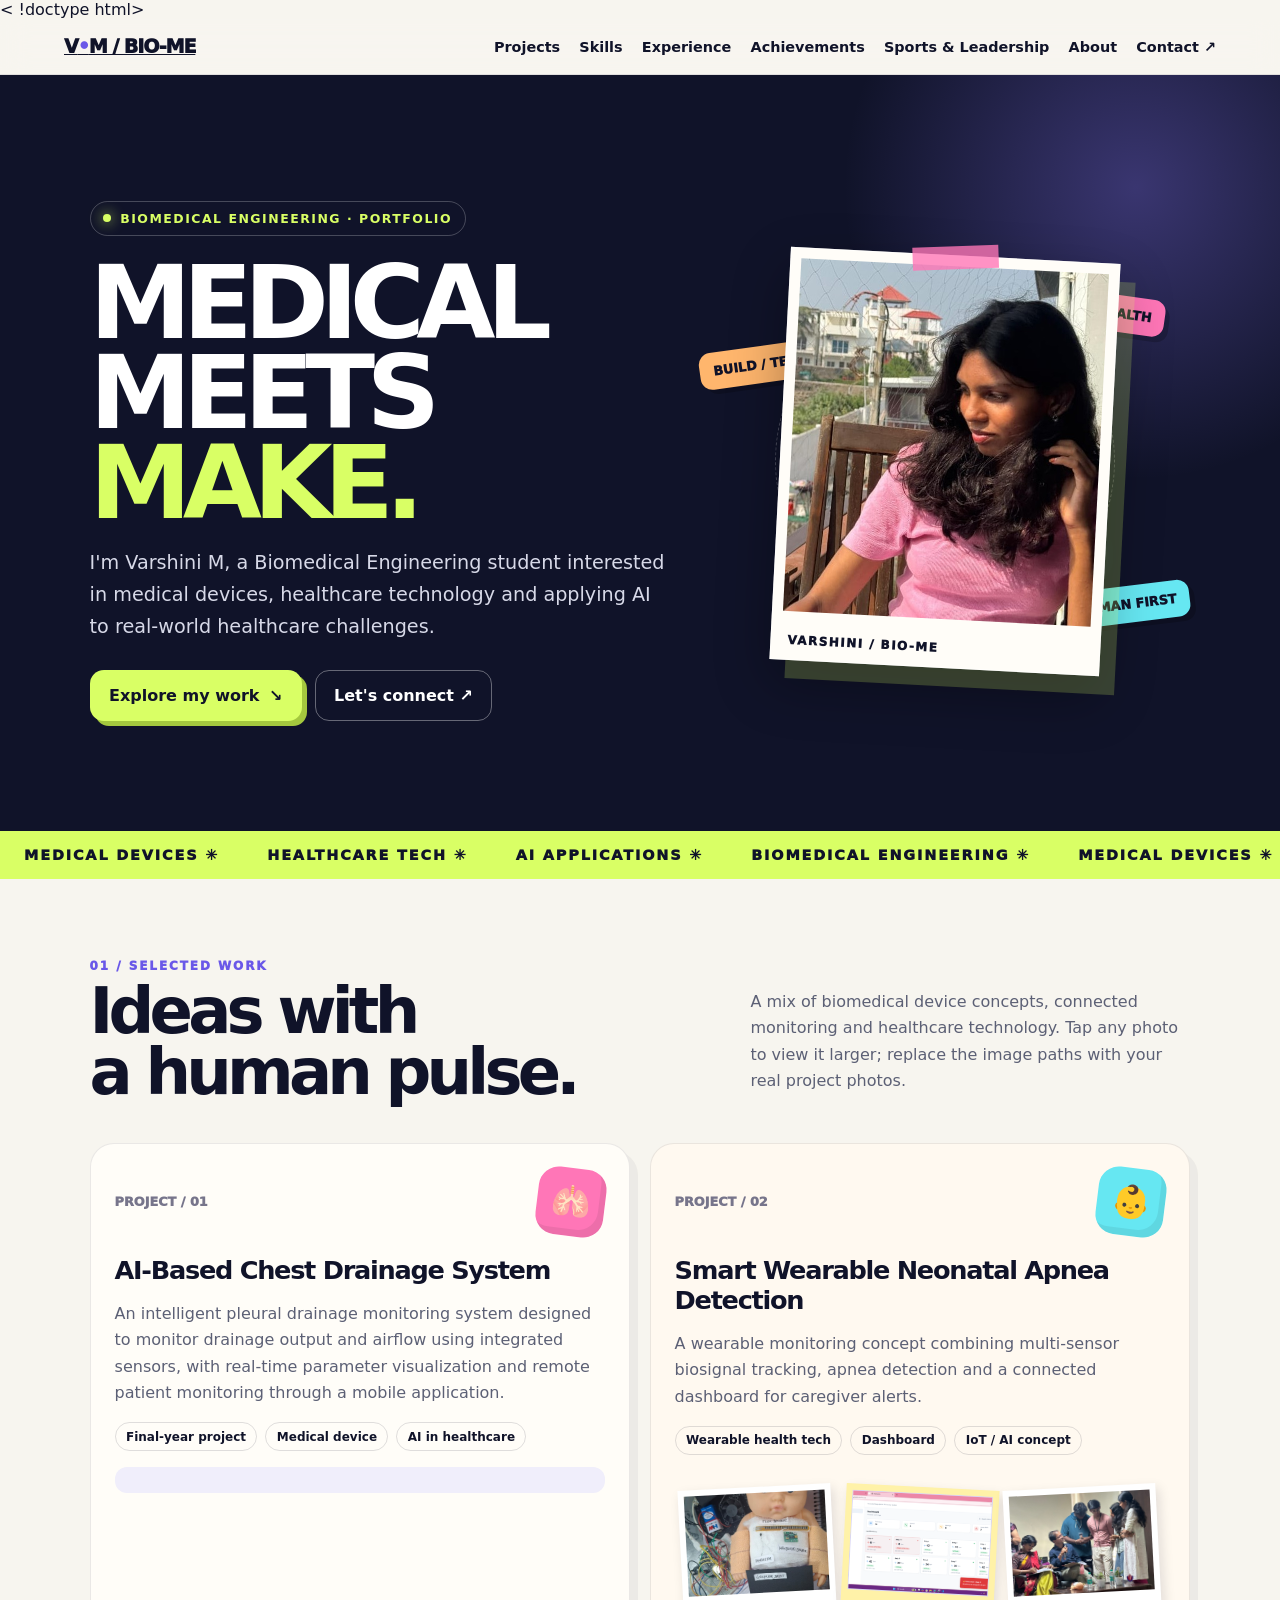
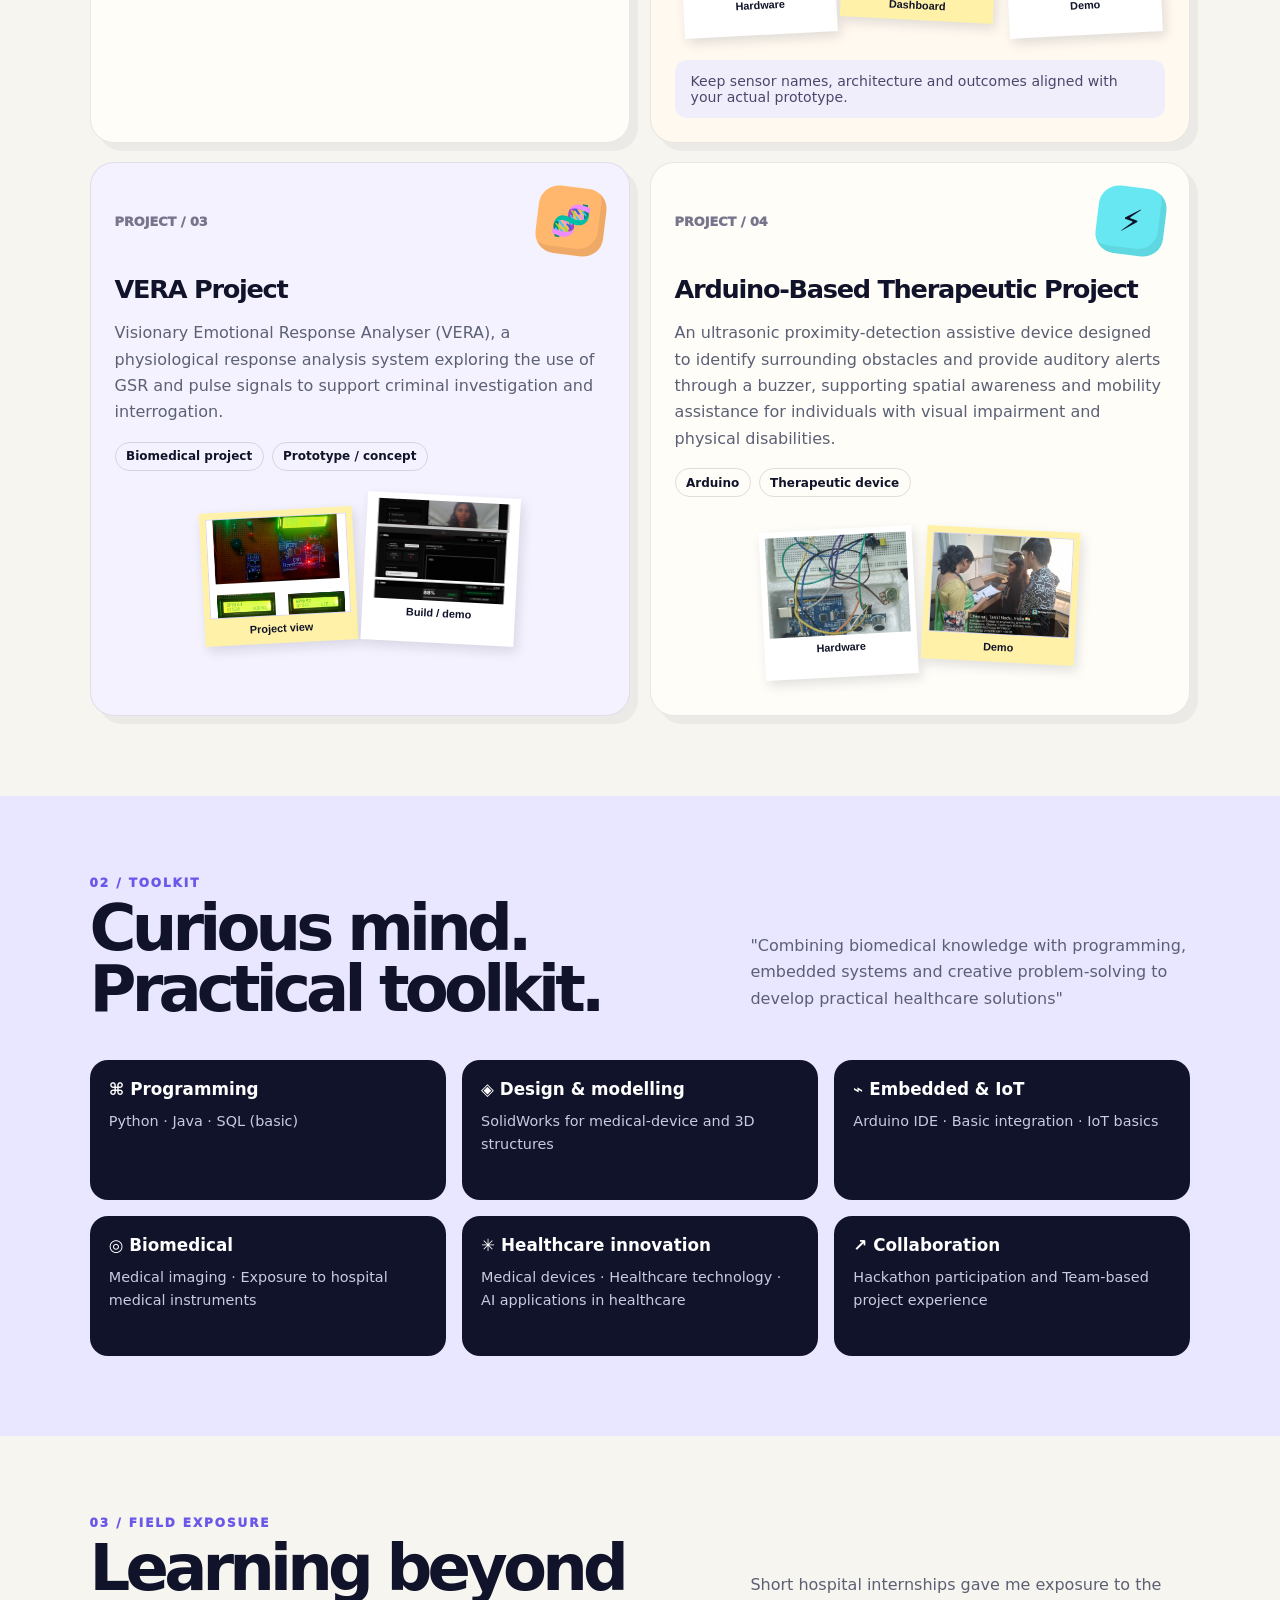
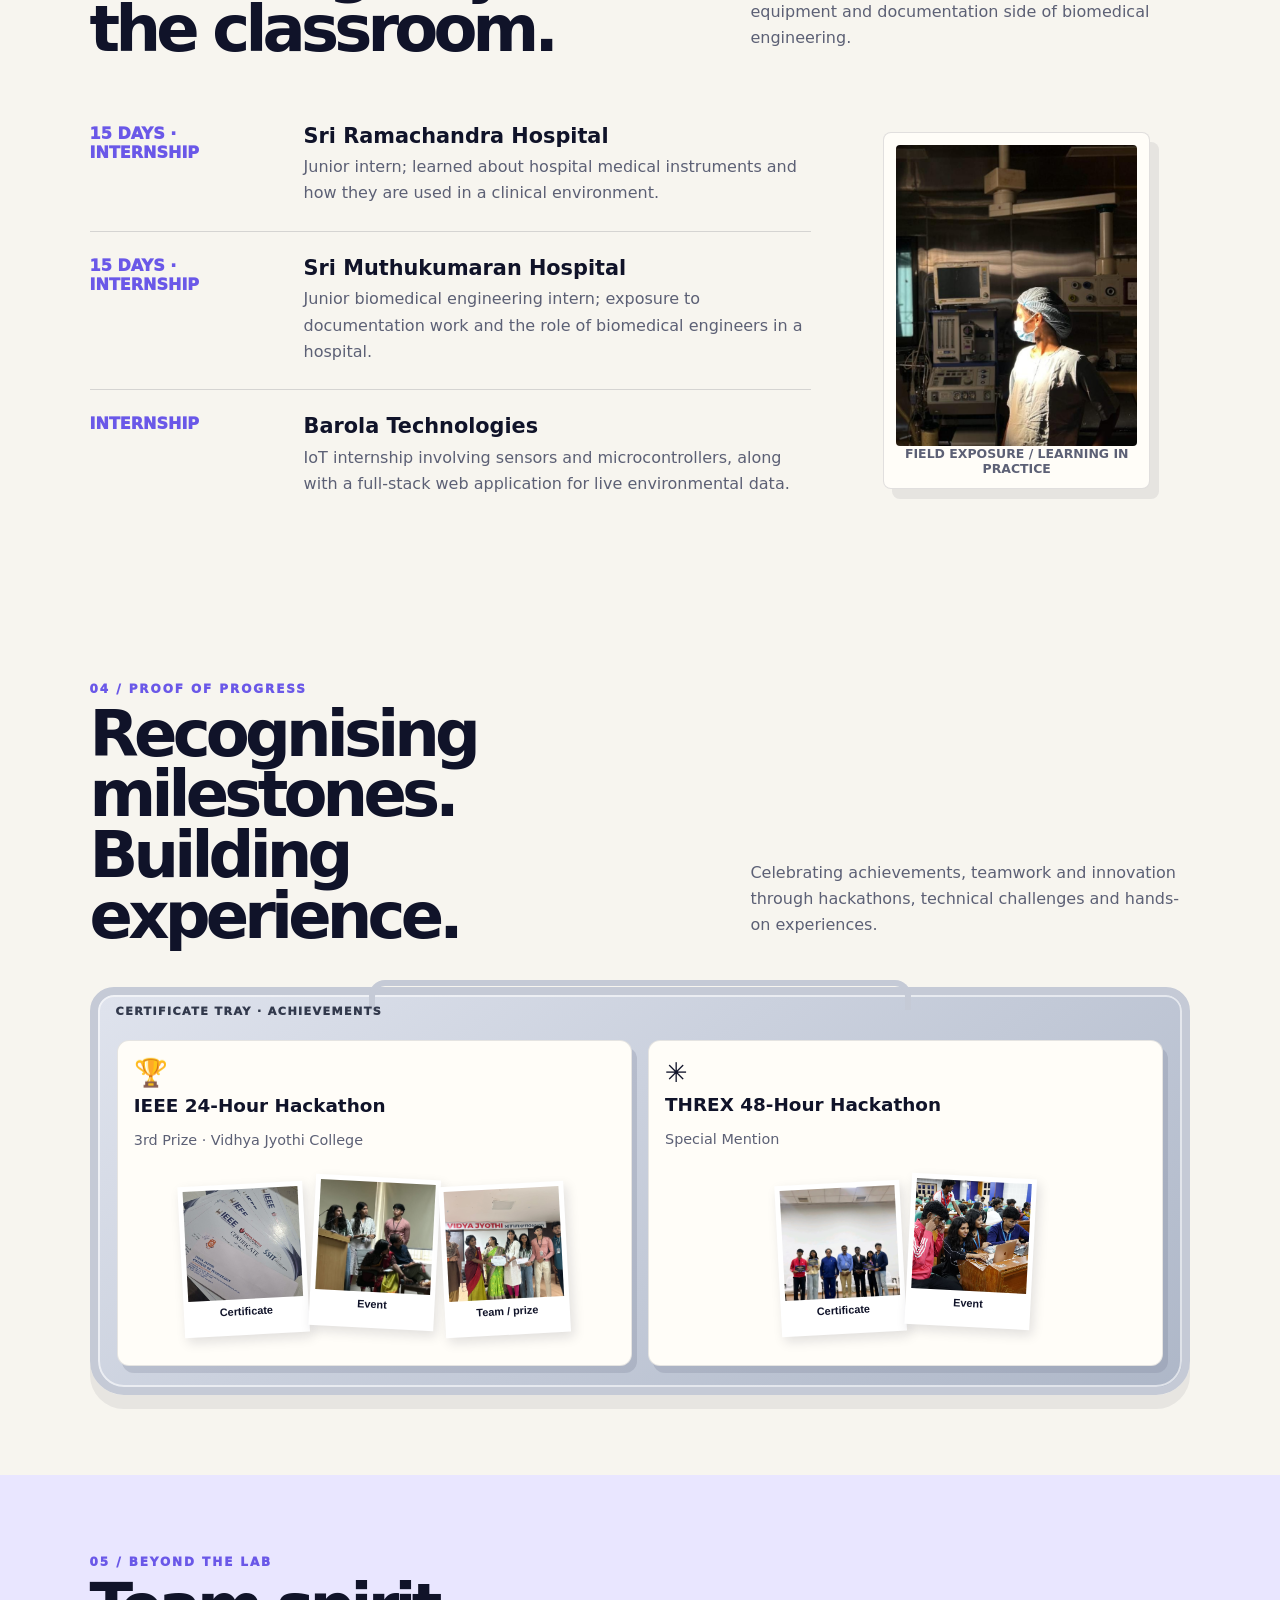
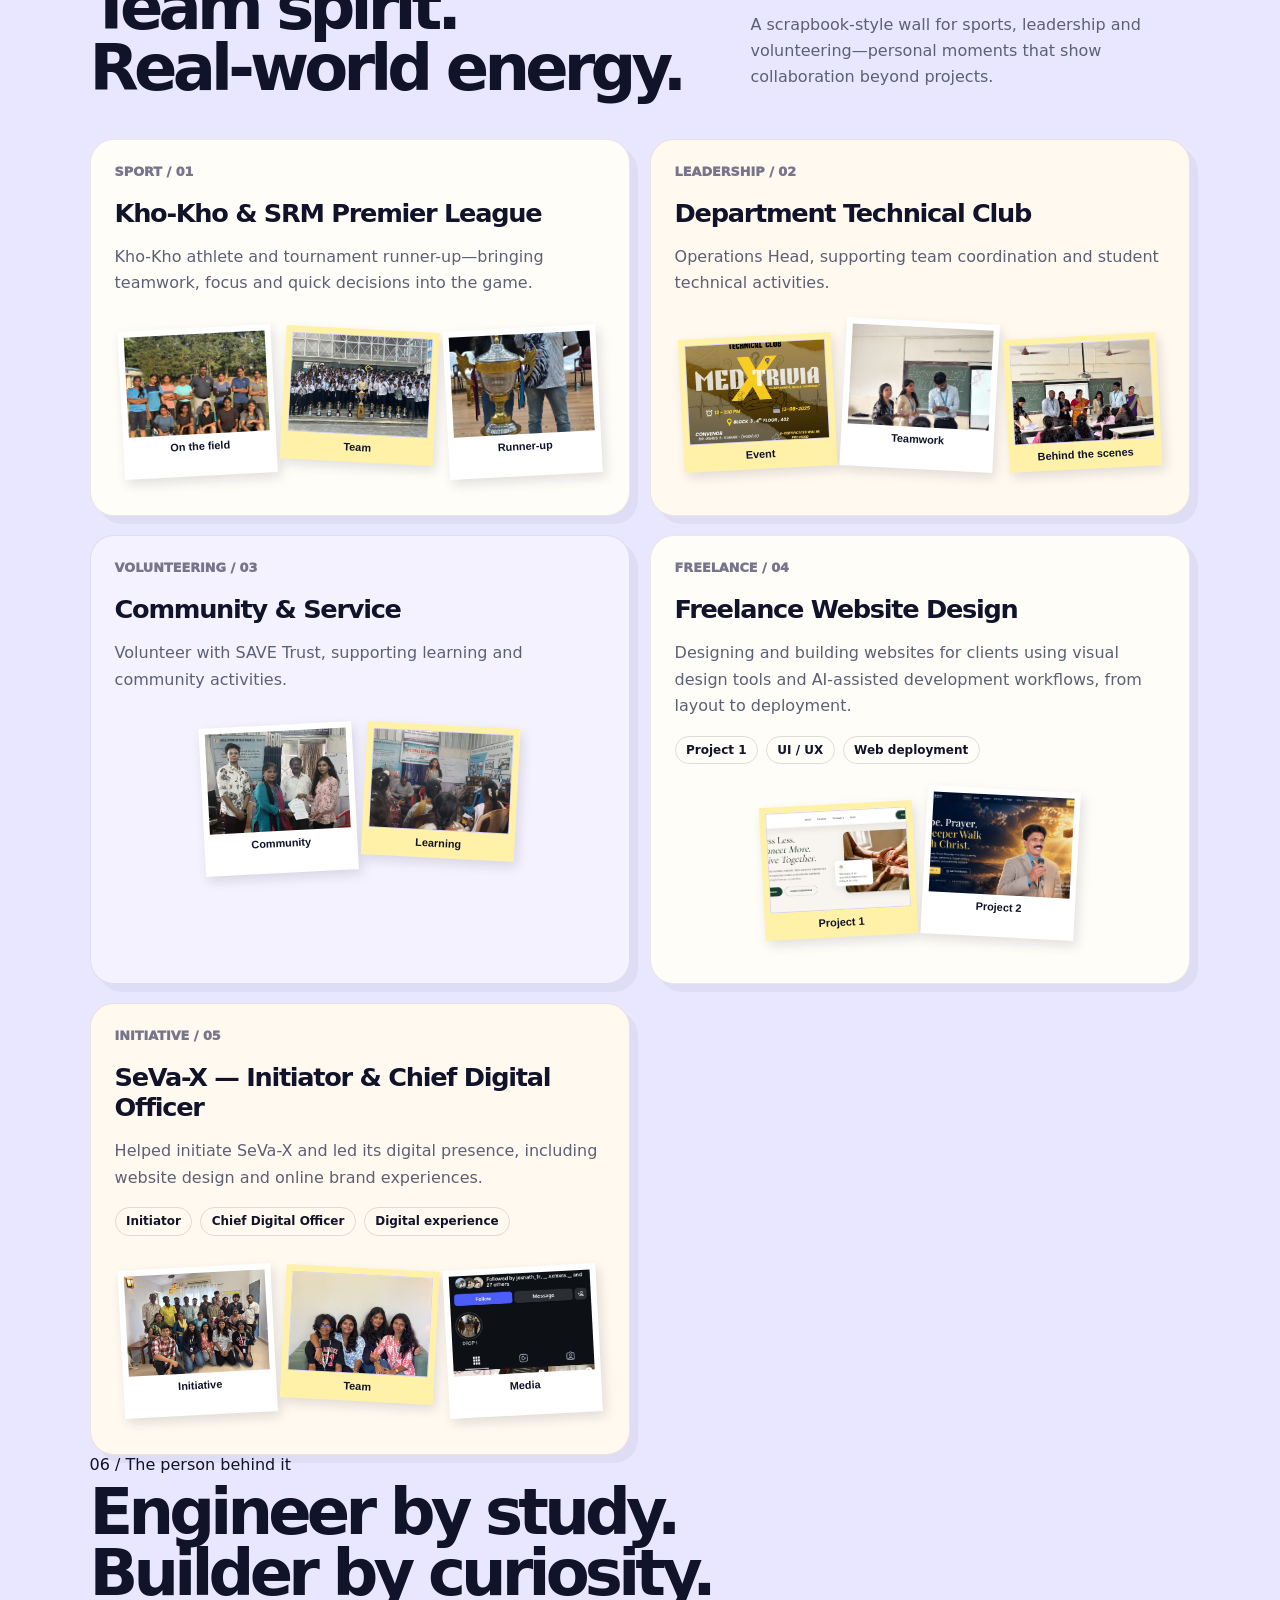
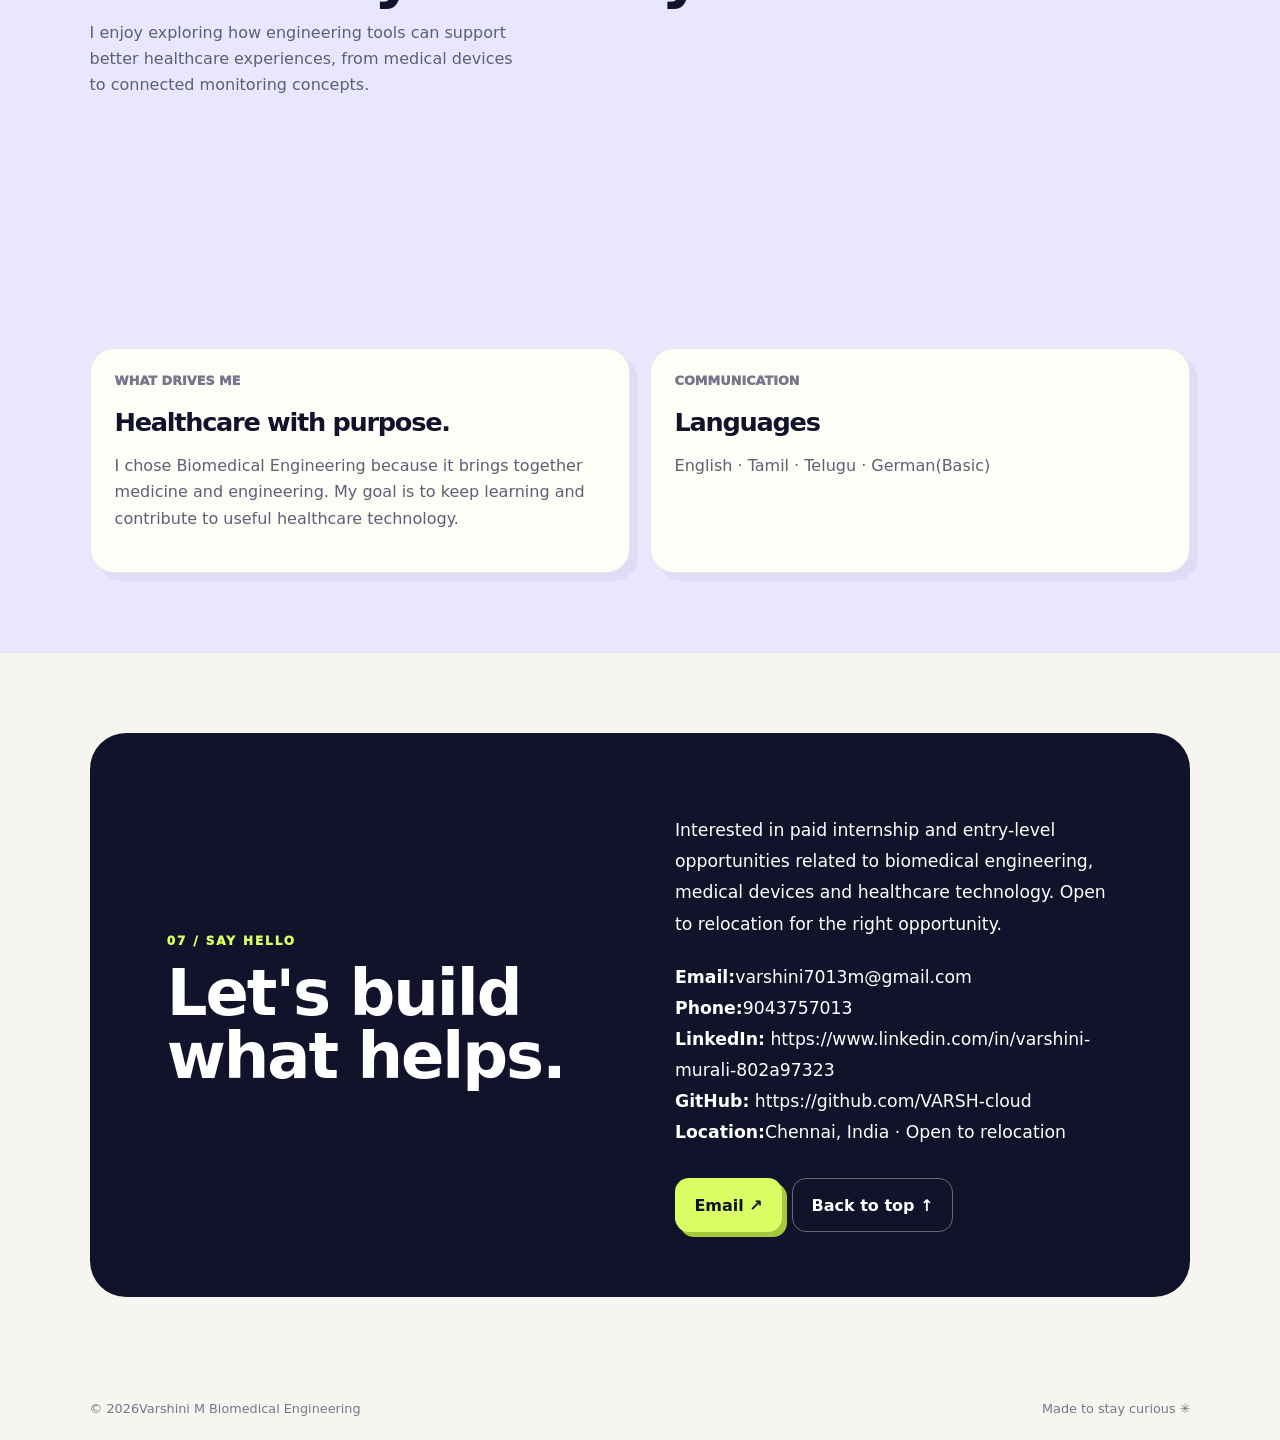
==== commit 948007d6: "Update index.html" ====
--- a/index.html
+++ b/index.html
@@ -1,6 +1,6 @@
-<!DOCTYPE html><html lang="en"><head><meta charset="utf-8"><meta name="viewport" content="width=device-width, initial-scale=1"><meta name="theme-color" content="#101329"><title>Biomedical Engineering Portfolio | Varshini M</title><link rel="stylesheet" href="style.css"></head><body><a class="skip" href="#main">Skip to content</a><nav><a class="brand" href="#top" aria-label="Portfolio home">V<span>•</span>M / BIO-ME</a><button class="menu" id="menuBtn" aria-expanded="false" aria-controls="navlinks">Menu ☰</button><div class="navlinks" id="navlinks"><a href="#projects">Projects</a><a href="#skills">Skills</a><a href="#experience">Experience</a><a href="#achievements">Achievements</a><a href="#life">Sports & Leadership</a><a href="#about">About</a><a href="#contact">Contact ↗</a></div></nav><main id="main"><section class="hero" id="top"><div class="hero-copy"><div class="eyebrow"><span class="pip"></span>Biomedical Engineering · Portfolio</div><h1>MEDICAL<br>MEETS <em>MAKE.</em></h1><p>I'm Varshini M, a Biomedical Engineering student interested in medical devices, healthcare technology and applying AI to real-world healthcare challenges.</p>
+< !doctype html><html lang="en"><head><meta charset="utf-8"><meta name="viewport" content="width=device-width, initial-scale=1"><meta name="theme-color" content="#101329"><title>Biomedical Engineering Portfolio | Varshini M</title><link rel="stylesheet" href="style.css"></head><body><a class="skip" href="#main">Skip to content</a><nav><a class="brand" href="#top" aria-label="Portfolio home">V<span>•</span>M / BIO-ME</a><button class="menu" id="menuBtn" aria-expanded="false" aria-controls="navlinks">Menu ☰</button><div class="navlinks" id="navlinks"><a href="#projects">Projects</a><a href="#skills">Skills</a><a href="#experience">Experience</a><a href="#achievements">Achievements</a><a href="#life">Sports & Leadership</a><a href="#about">About</a><a href="#contact">Contact ↗</a></div></nav><main id="main"><section class="hero" id="top"><div class="hero-copy"><div class="eyebrow"><span class="pip"></span>Biomedical Engineering · Portfolio</div><h1>MEDICAL<br>MEETS <em>MAKE.</em></h1><p>I'm Varshini M, a Biomedical Engineering student interested in medical devices, healthcare technology and applying AI to real-world healthcare challenges.</p>
  <div class="ctas"><a class="btn primary" href="#projects">Explore my work <span>↘</span></a><a class="btn secondary" href="#contact">Let's connect ↗</a></div>
- </div><div class="visual hero-visual" id="heroVisual" aria-label="Casual portrait and floating medical syringe illustration"><div class="orbit"></div><div class="portrait-stack"><div class="portrait-tape"></div><img class="hero-portrait" src="assets/varshini-casual.jpg" alt="Varshini, Biomedical Engineering student" onerror="this.style.display='none';this.nextElementSibling.style.display='grid'" /><div class="portrait-placeholder" aria-hidden="true">YOUR CASUAL<br>PHOTO HERE<br><small>assets/varshini-casual.jpg</small></div><span class="portrait-caption">VARSHINI / BIO-ME</span></div><div class="float-tag tag-a">AI+HEALTH</div><div class="float-tag tag-b">HUMAN FIRST</div><div class="float-tag tag-c">BUILD / TEST / LEARN</div><span>MEDICAL DEVICES ✳</span><span>HEALTHCARE TECH ✳</span><span>AI APPLICATIONS ✳</span><span>BIOMEDICAL ENGINEERING ✳</span><span>MEDICAL DEVICES ✳</span><span>HEALTHCARE TECH ✳</span><span>AI APPLICATIONS ✳</span><span>BIOMEDICAL ENGINEERING ✳</span></div></div><section class="section" id="projects"><div class="section-head reveal"><div><div class="kicker">01 / Selected work</div><h2>Ideas with<br>a human pulse.</h2></div><p class="section-intro">A mix of biomedical device concepts,
+ </div><div class="visual hero-visual" id="heroVisual" aria-label="Casual portrait and floating medical syringe illustration"><div class="orbit"></div><div class="portrait-stack"><div class="portrait-tape"></div><img class="hero-portrait" src="assets/varshini-casual.jpg" alt="Varshini, Biomedical Engineering student" onerror="this.style.display='none';this.nextElementSibling.style.display='grid'" /><div class="portrait-placeholder" aria-hidden="true">YOUR CASUAL<br>PHOTO HERE<br><small>assets/varshini-casual.jpg</small></div><span class="portrait-caption">VARSHINI / BIO-ME</span></div><div class="float-tag tag-a">AI+HEALTH</div><div class="float-tag tag-b">HUMAN FIRST</div><div class="float-tag tag-c">BUILD / TEST / LEARN</div><svg class="cursor-syringe" id="cursorSyringe" viewBox="0 0 180 54" role="img" aria-label="Decorative syringe following the cursor"><g transform="translate(7 7) rotate(-12 80 20)" stroke="#101329" stroke-width="2.5" stroke-linejoin="round"><path d="M18 18 L38 18 L38 30 L18 30 Z" fill="#f7f5ef" /><path d="M38 15 L105 15 L105 33 L38 33 Z" fill="#d9ff65" /><path d="M47 15 V33 M58 15 V33 M69 15 V33 M80 15 V33 M91 15 V33" stroke="#6a58e8" stroke-width="1.5" /><path d="M105 19 L145 19 L145 29 L105 29 Z" fill="#fffdf8" /><path d="M145 24 L169 24" stroke="#66e7f2" stroke-width="2" /><path d="M18 13 V35 M9 13 H27 M9 35 H27" fill="none" /><path d="M4 24 H18" fill="none" /></g></svg></div></section><div class="marquee" aria-hidden="true"><div class="marquee-track"><span>MEDICAL DEVICES ✳</span><span>HEALTHCARE TECH ✳</span><span>AI APPLICATIONS ✳</span><span>BIOMEDICAL ENGINEERING ✳</span><span>MEDICAL DEVICES ✳</span><span>HEALTHCARE TECH ✳</span><span>AI APPLICATIONS ✳</span><span>BIOMEDICAL ENGINEERING ✳</span></div></div><section class="section" id="projects"><div class="section-head reveal"><div><div class="kicker">01 / Selected work</div><h2>Ideas with<br>a human pulse.</h2></div><p class="section-intro">A mix of biomedical device concepts,
 connected monitoring and healthcare technology. Tap any photo to view it larger;
 replace the image paths with your real project photos.</p></div><div class="grid project-grid"><article class="card reveal scrapbook-card"><div class="card-top"><span class="number">PROJECT / 01</span><div class="sticker pink">🫁</div></div><h3>AI-Based Chest Drainage System</h3><p>An intelligent pleural drainage monitoring system designed to monitor drainage output and airflow using integrated sensors, with real-time parameter visualization and remote patient monitoring through a mobile application.</p><div class="chips"><span class="chip">Final-year project</span><span class="chip">Medical device</span><span class="chip">AI in healthcare</span></div><div class="note">
 </div></article><article class="card reveal scrapbook-card"><div class="card-top"><span class="number">PROJECT / 02</span><div class="sticker cyan">👶</div></div><h3>Smart Wearable Neonatal Apnea Detection</h3><p>A wearable monitoring concept combining multi-sensor biosignal tracking,
--- a/style.css
+++ b/style.css
@@ -1270,37 +1270,3 @@
         height: 85px;
     }
 }
-
-/* ABOUT SECTION SPACING */
-#about {
-  padding-top: 80px;
-}
-
-/* ABOUT SECTION LABEL */
-#about .kicker {
-  color: #7055ed !important;
-  font-size: 13px;
-  font-weight: 800;
-  letter-spacing: 2px;
-  text-transform: uppercase;
-  margin-bottom: 18px;
-}
-
-/* KEEP SECTION HEADING SPACED */
-#about .section-head {
-  margin-bottom: 35px;
-}
-
-section#about.dark {
-  padding-top: 100px !important;
-}
-
-section#about .about-heading .about-kicker {
-  display: block !important;
-  color: #7055ed !important;
-  font-size: 13px !important;
-  font-weight: 800 !important;
-  letter-spacing: 2px !important;
-  text-transform: uppercase !important;
-  margin-bottom: 20px !important;
-}
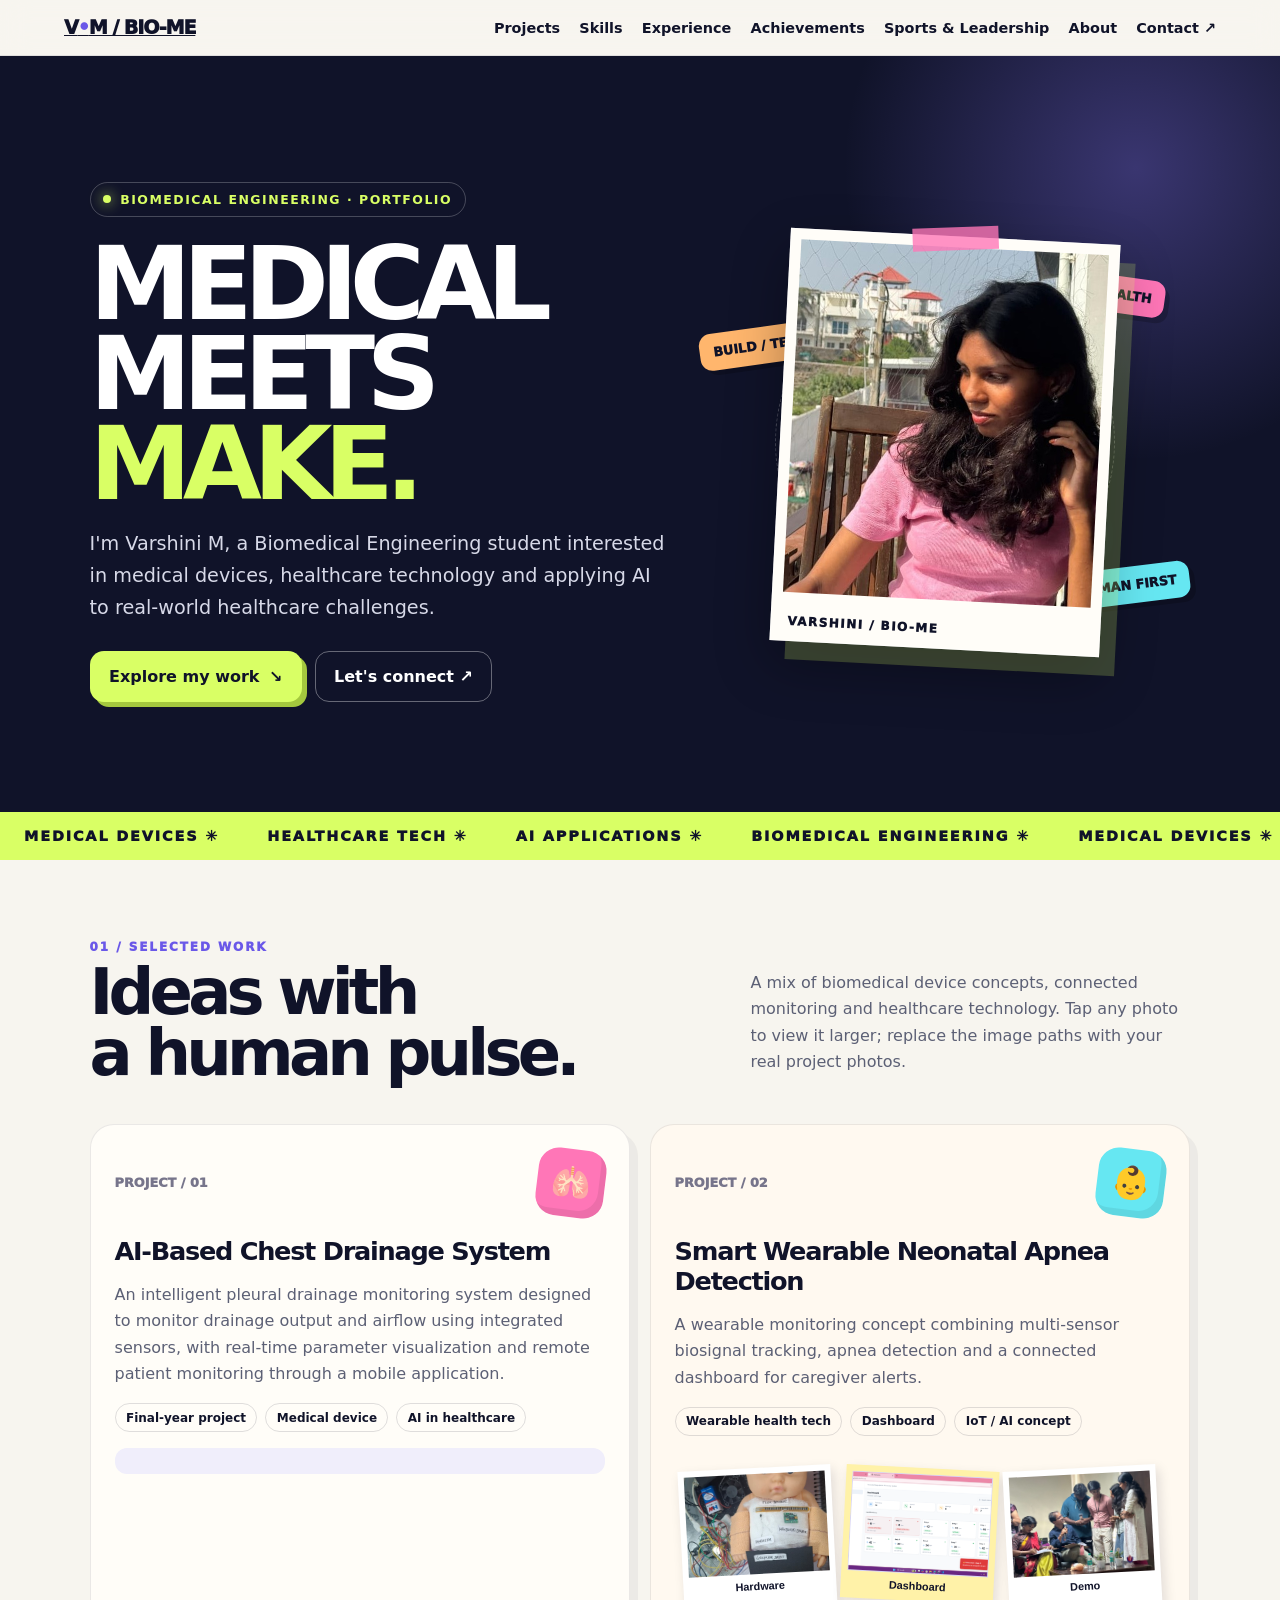
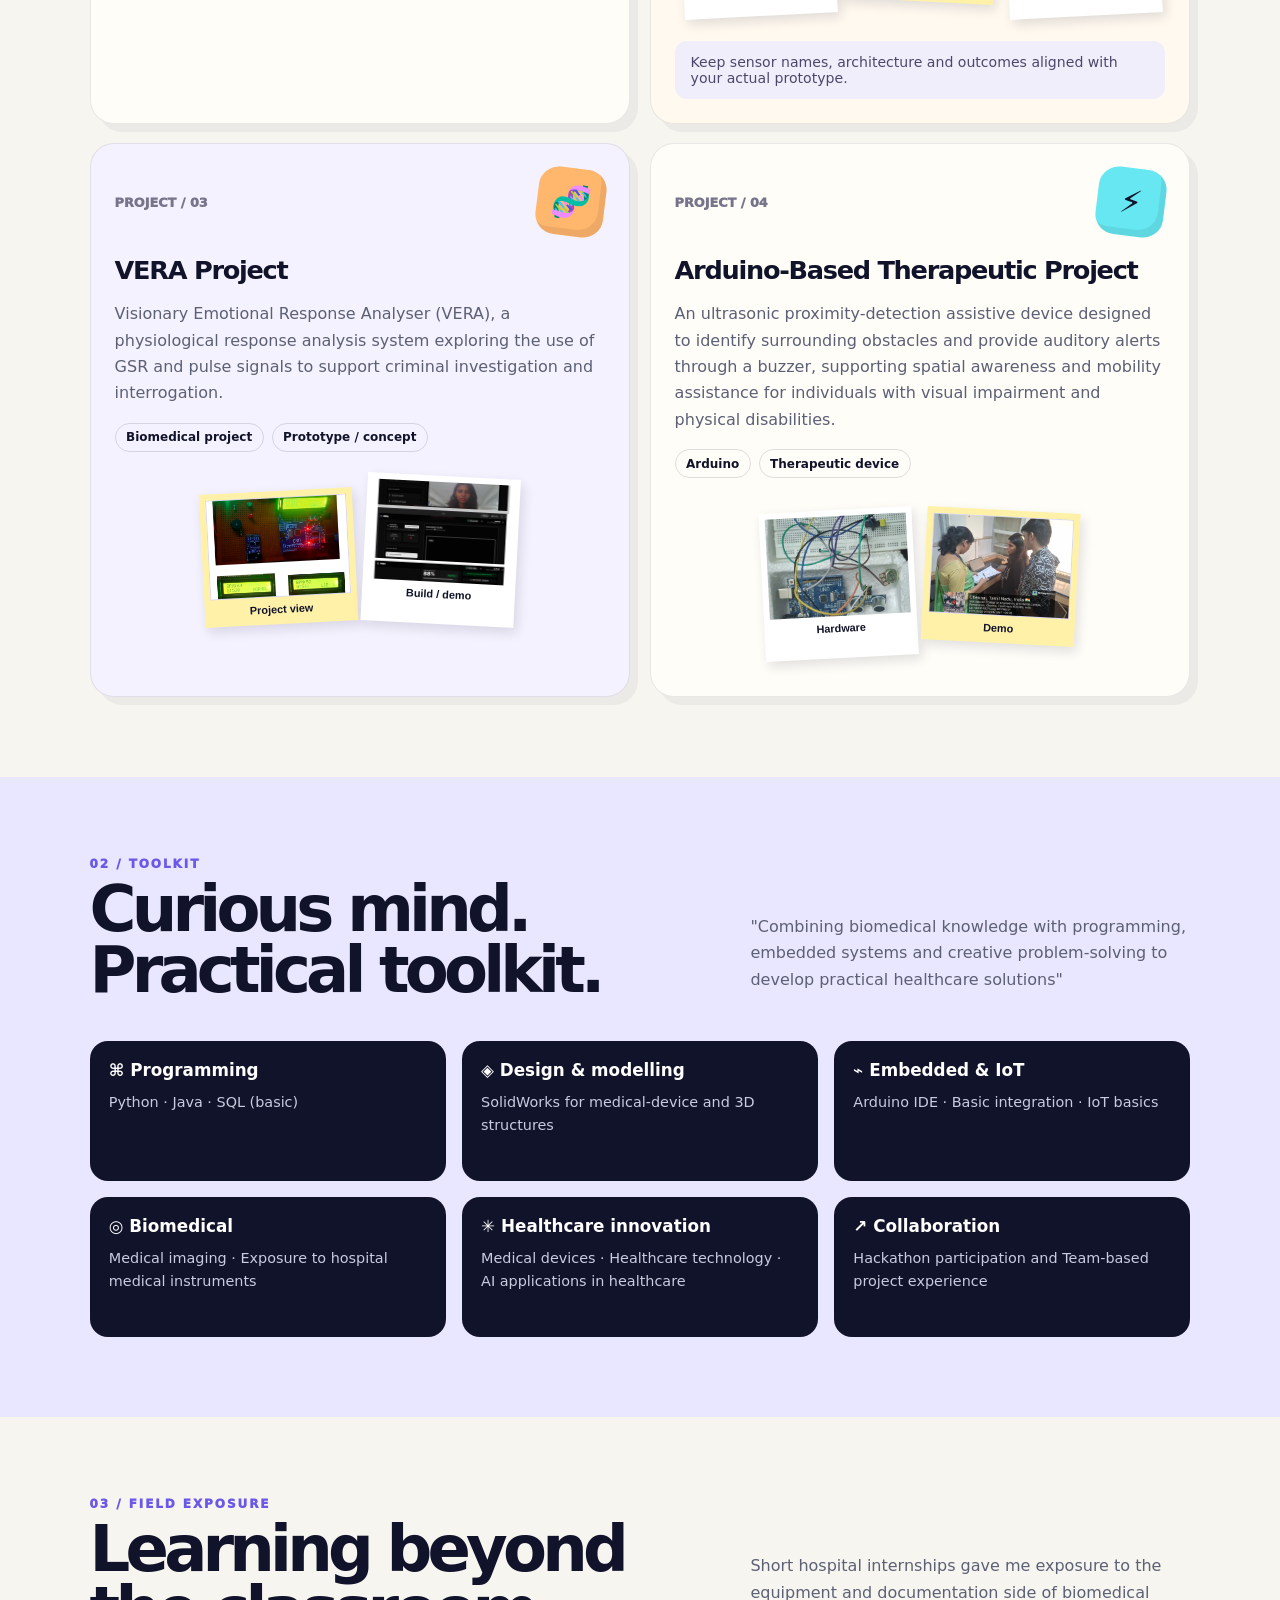
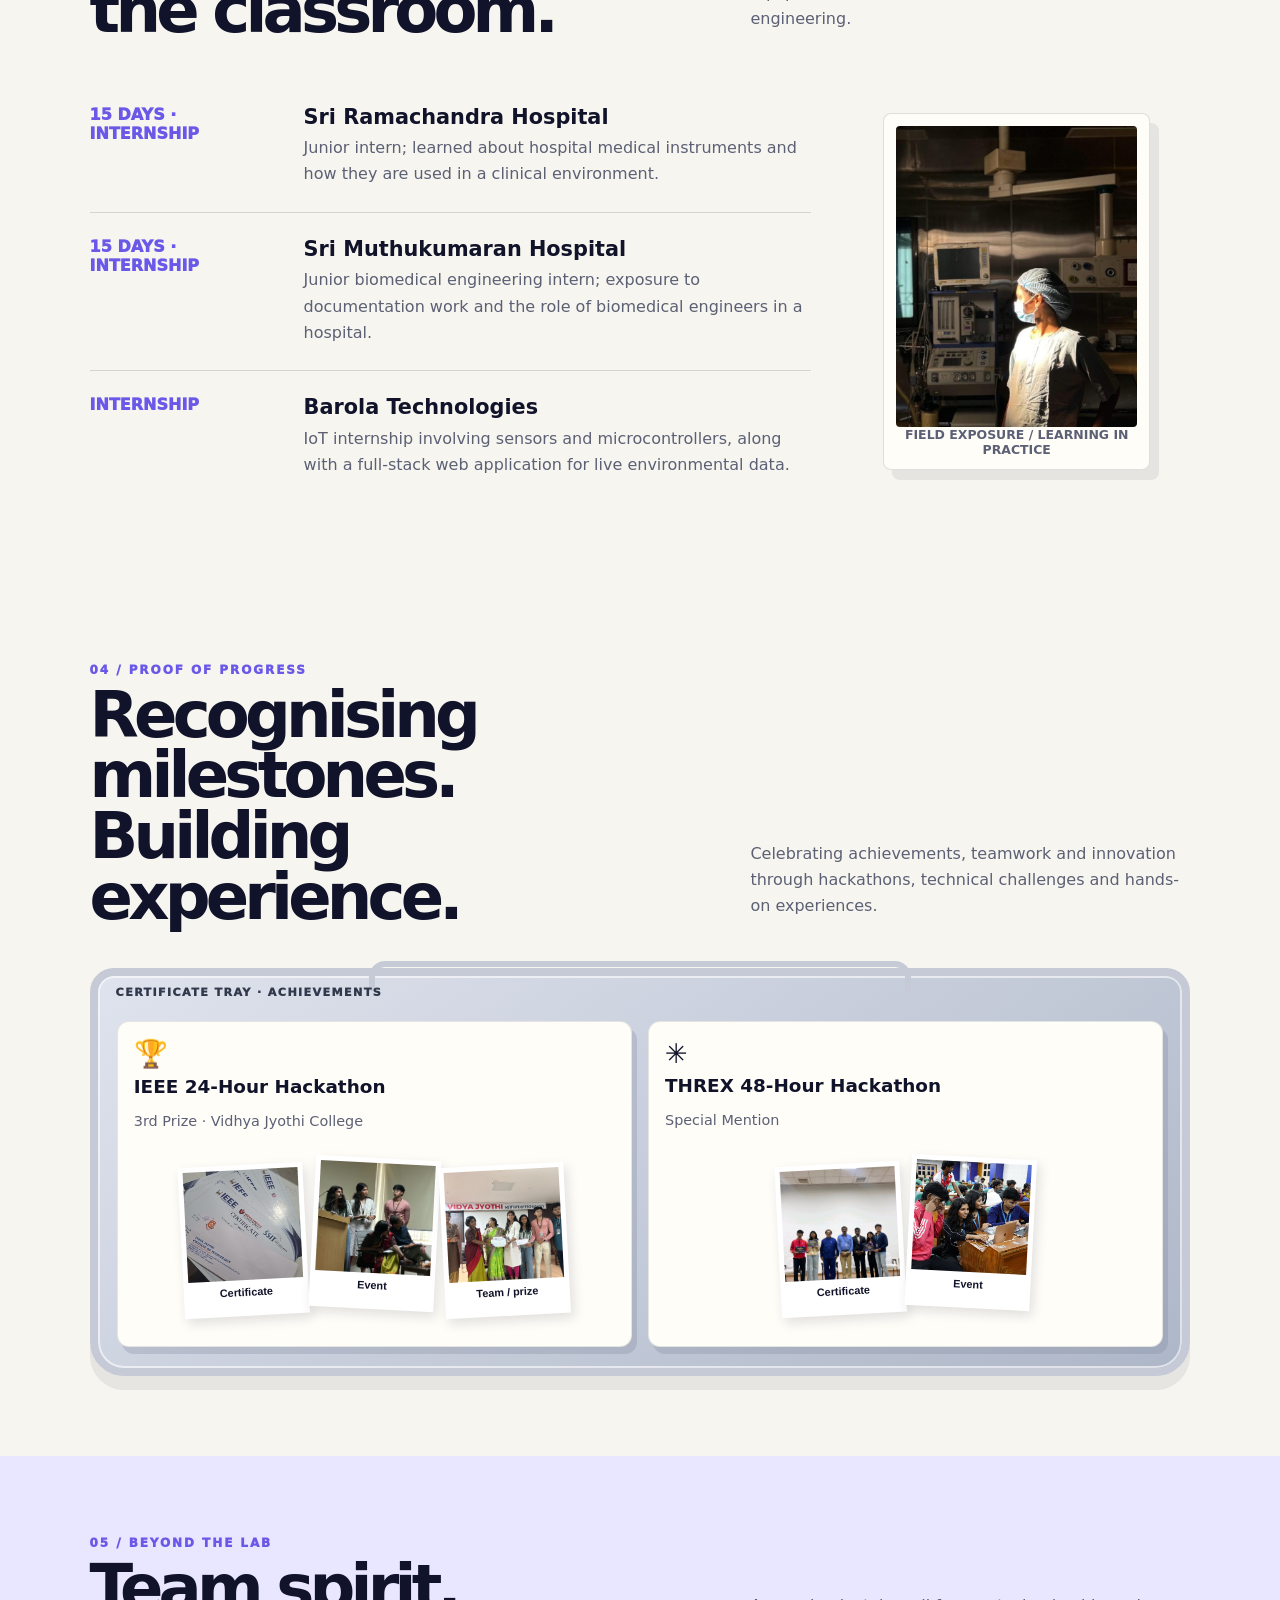
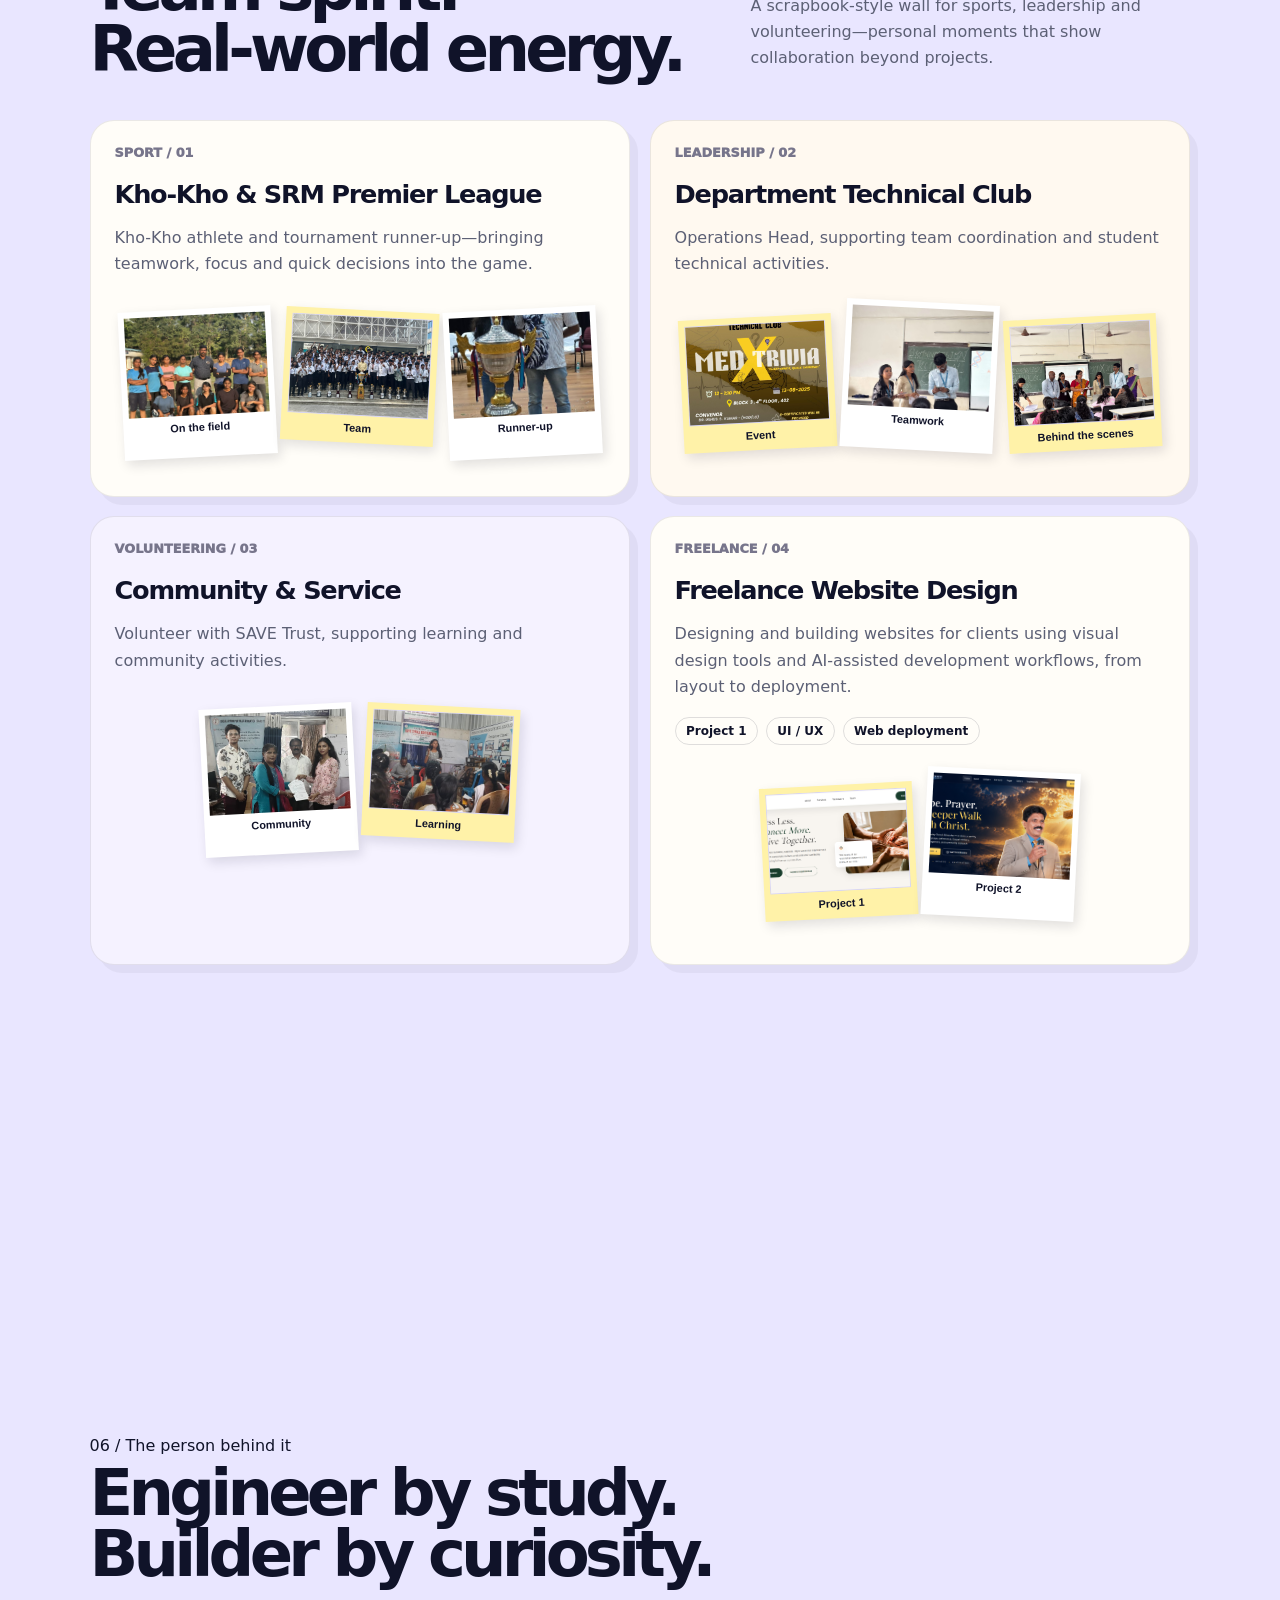
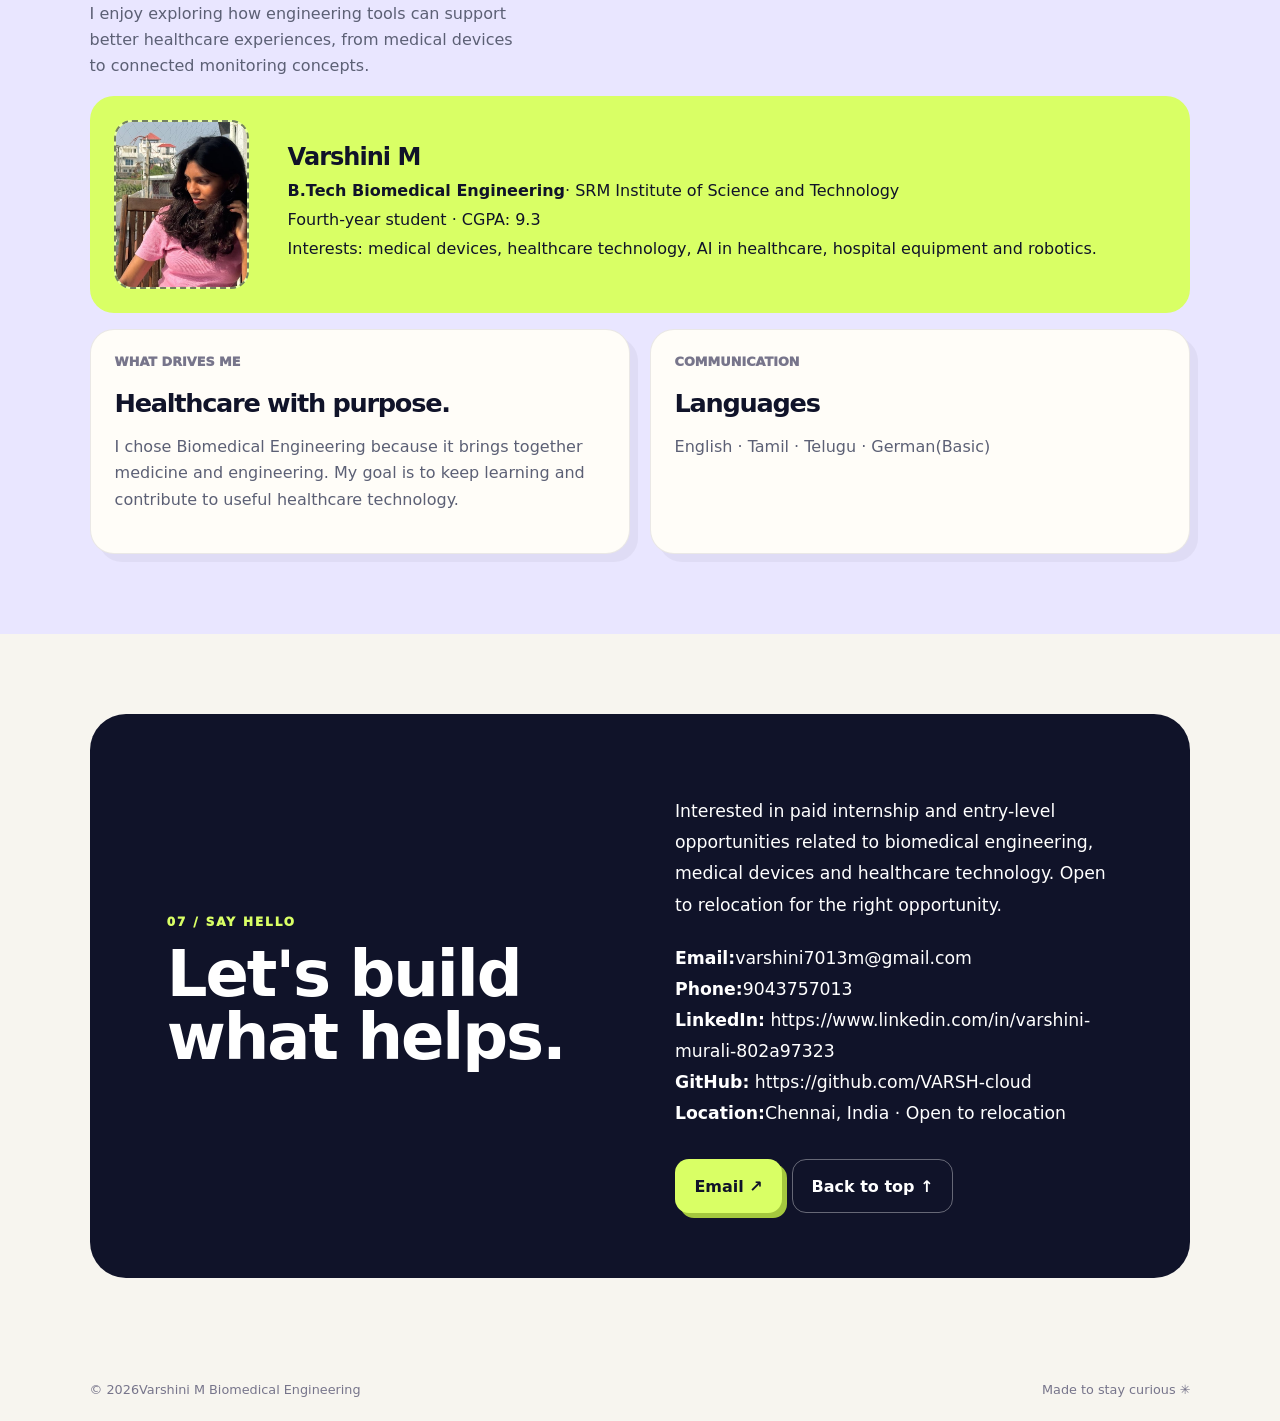
==== commit c9f032d4: "Fix HTML structure and ensure proper doctype" ====
--- a/index.html
+++ b/index.html
@@ -1,4 +1,4 @@
-< !doctype html><html lang="en"><head><meta charset="utf-8"><meta name="viewport" content="width=device-width, initial-scale=1"><meta name="theme-color" content="#101329"><title>Biomedical Engineering Portfolio | Varshini M</title><link rel="stylesheet" href="style.css"></head><body><a class="skip" href="#main">Skip to content</a><nav><a class="brand" href="#top" aria-label="Portfolio home">V<span>•</span>M / BIO-ME</a><button class="menu" id="menuBtn" aria-expanded="false" aria-controls="navlinks">Menu ☰</button><div class="navlinks" id="navlinks"><a href="#projects">Projects</a><a href="#skills">Skills</a><a href="#experience">Experience</a><a href="#achievements">Achievements</a><a href="#life">Sports & Leadership</a><a href="#about">About</a><a href="#contact">Contact ↗</a></div></nav><main id="main"><section class="hero" id="top"><div class="hero-copy"><div class="eyebrow"><span class="pip"></span>Biomedical Engineering · Portfolio</div><h1>MEDICAL<br>MEETS <em>MAKE.</em></h1><p>I'm Varshini M, a Biomedical Engineering student interested in medical devices, healthcare technology and applying AI to real-world healthcare challenges.</p>
+<!DOCTYPE html><html lang="en"><head><meta charset="utf-8"><meta name="viewport" content="width=device-width, initial-scale=1"><meta name="theme-color" content="#101329"><title>Biomedical Engineering Portfolio | Varshini M</title><link rel="stylesheet" href="style.css"></head><body><a class="skip" href="#main">Skip to content</a><nav><a class="brand" href="#top" aria-label="Portfolio home">V<span>•</span>M / BIO-ME</a><button class="menu" id="menuBtn" aria-expanded="false" aria-controls="navlinks">Menu ☰</button><div class="navlinks" id="navlinks"><a href="#projects">Projects</a><a href="#skills">Skills</a><a href="#experience">Experience</a><a href="#achievements">Achievements</a><a href="#life">Sports & Leadership</a><a href="#about">About</a><a href="#contact">Contact ↗</a></div></nav><main id="main"><section class="hero" id="top"><div class="hero-copy"><div class="eyebrow"><span class="pip"></span>Biomedical Engineering · Portfolio</div><h1>MEDICAL<br>MEETS <em>MAKE.</em></h1><p>I'm Varshini M, a Biomedical Engineering student interested in medical devices, healthcare technology and applying AI to real-world healthcare challenges.</p>
  <div class="ctas"><a class="btn primary" href="#projects">Explore my work <span>↘</span></a><a class="btn secondary" href="#contact">Let's connect ↗</a></div>
  </div><div class="visual hero-visual" id="heroVisual" aria-label="Casual portrait and floating medical syringe illustration"><div class="orbit"></div><div class="portrait-stack"><div class="portrait-tape"></div><img class="hero-portrait" src="assets/varshini-casual.jpg" alt="Varshini, Biomedical Engineering student" onerror="this.style.display='none';this.nextElementSibling.style.display='grid'" /><div class="portrait-placeholder" aria-hidden="true">YOUR CASUAL<br>PHOTO HERE<br><small>assets/varshini-casual.jpg</small></div><span class="portrait-caption">VARSHINI / BIO-ME</span></div><div class="float-tag tag-a">AI+HEALTH</div><div class="float-tag tag-b">HUMAN FIRST</div><div class="float-tag tag-c">BUILD / TEST / LEARN</div><svg class="cursor-syringe" id="cursorSyringe" viewBox="0 0 180 54" role="img" aria-label="Decorative syringe following the cursor"><g transform="translate(7 7) rotate(-12 80 20)" stroke="#101329" stroke-width="2.5" stroke-linejoin="round"><path d="M18 18 L38 18 L38 30 L18 30 Z" fill="#f7f5ef" /><path d="M38 15 L105 15 L105 33 L38 33 Z" fill="#d9ff65" /><path d="M47 15 V33 M58 15 V33 M69 15 V33 M80 15 V33 M91 15 V33" stroke="#6a58e8" stroke-width="1.5" /><path d="M105 19 L145 19 L145 29 L105 29 Z" fill="#fffdf8" /><path d="M145 24 L169 24" stroke="#66e7f2" stroke-width="2" /><path d="M18 13 V35 M9 13 H27 M9 35 H27" fill="none" /><path d="M4 24 H18" fill="none" /></g></svg></div></section><div class="marquee" aria-hidden="true"><div class="marquee-track"><span>MEDICAL DEVICES ✳</span><span>HEALTHCARE TECH ✳</span><span>AI APPLICATIONS ✳</span><span>BIOMEDICAL ENGINEERING ✳</span><span>MEDICAL DEVICES ✳</span><span>HEALTHCARE TECH ✳</span><span>AI APPLICATIONS ✳</span><span>BIOMEDICAL ENGINEERING ✳</span></div></div><section class="section" id="projects"><div class="section-head reveal"><div><div class="kicker">01 / Selected work</div><h2>Ideas with<br>a human pulse.</h2></div><p class="section-intro">A mix of biomedical device concepts,
 connected monitoring and healthcare technology. Tap any photo to view it larger;
--- a/style.css
+++ b/style.css
@@ -1270,3 +1270,37 @@
         height: 85px;
     }
 }
+
+/* ABOUT SECTION SPACING */
+#about {
+  padding-top: 80px;
+}
+
+/* ABOUT SECTION LABEL */
+#about .kicker {
+  color: #7055ed !important;
+  font-size: 13px;
+  font-weight: 800;
+  letter-spacing: 2px;
+  text-transform: uppercase;
+  margin-bottom: 18px;
+}
+
+/* KEEP SECTION HEADING SPACED */
+#about .section-head {
+  margin-bottom: 35px;
+}
+
+section#about.dark {
+  padding-top: 100px !important;
+}
+
+section#about .about-heading .about-kicker {
+  display: block !important;
+  color: #7055ed !important;
+  font-size: 13px !important;
+  font-weight: 800 !important;
+  letter-spacing: 2px !important;
+  text-transform: uppercase !important;
+  margin-bottom: 20px !important;
+}
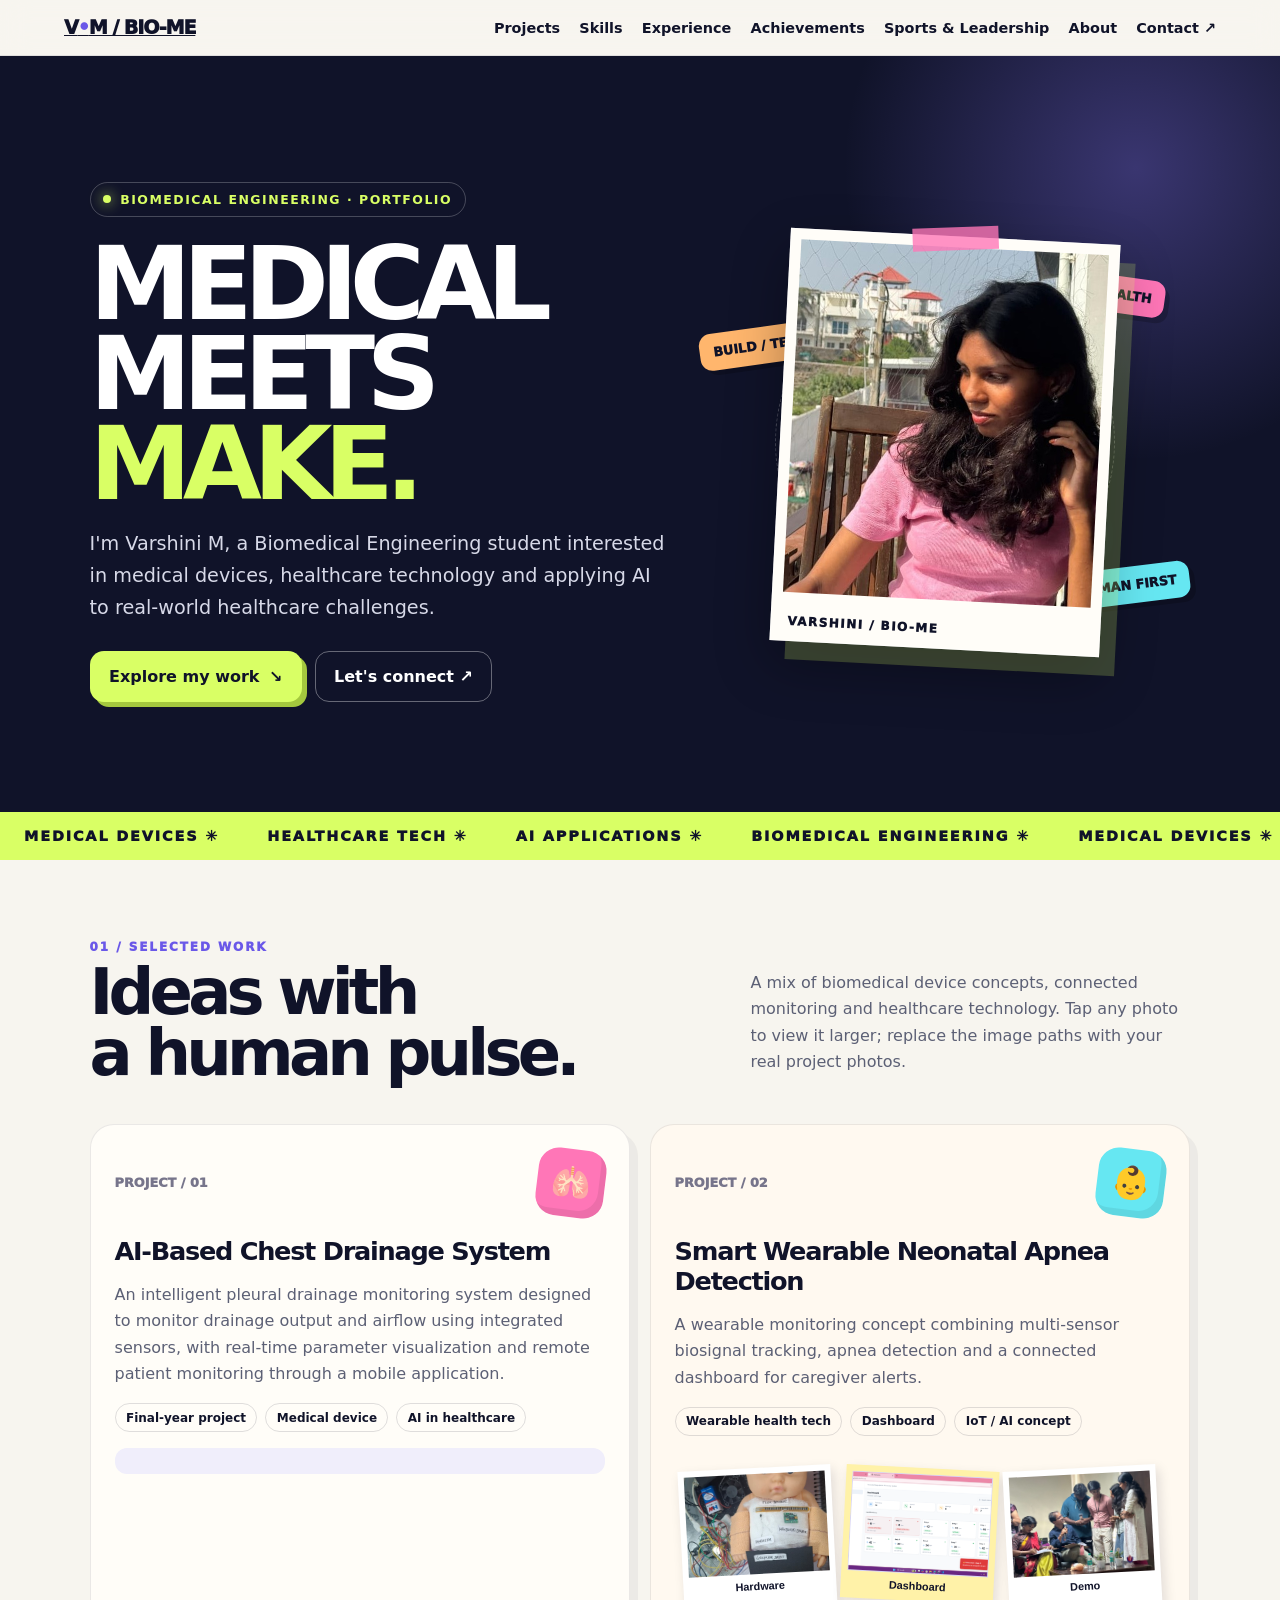
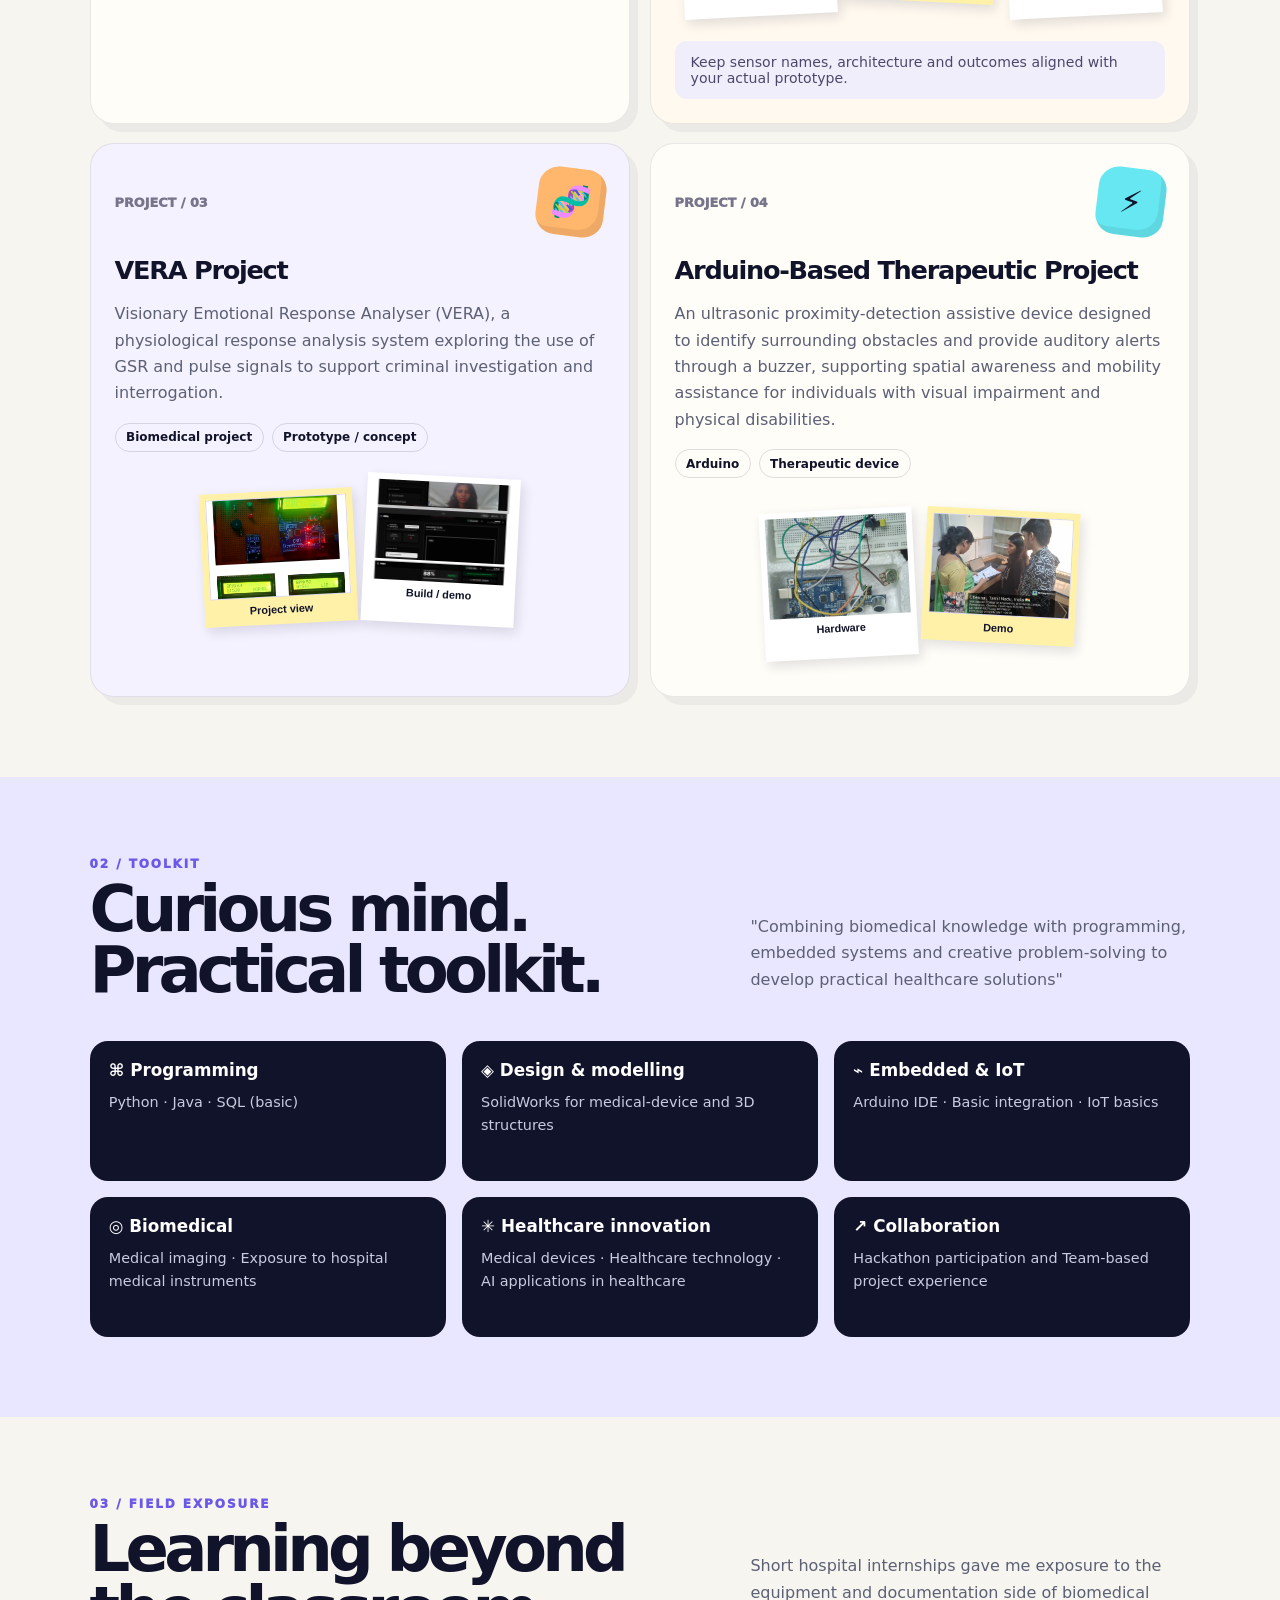
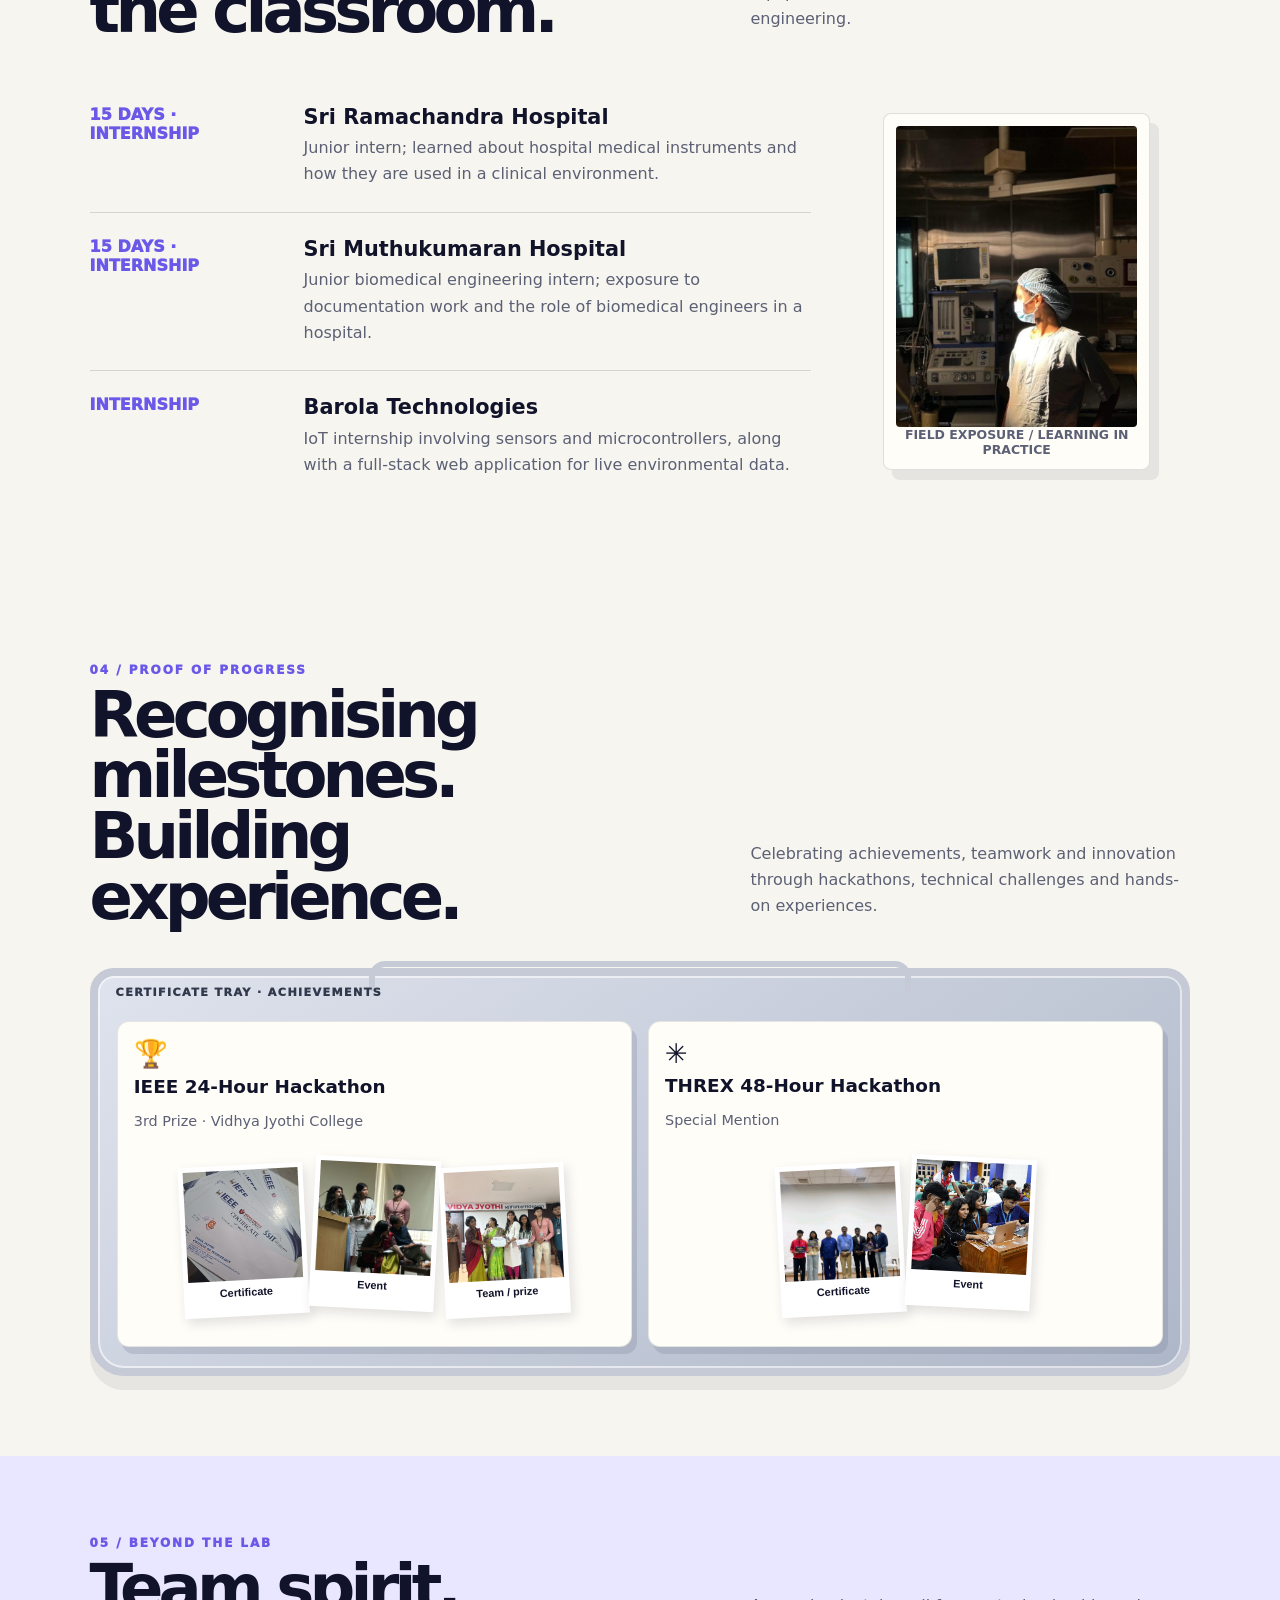
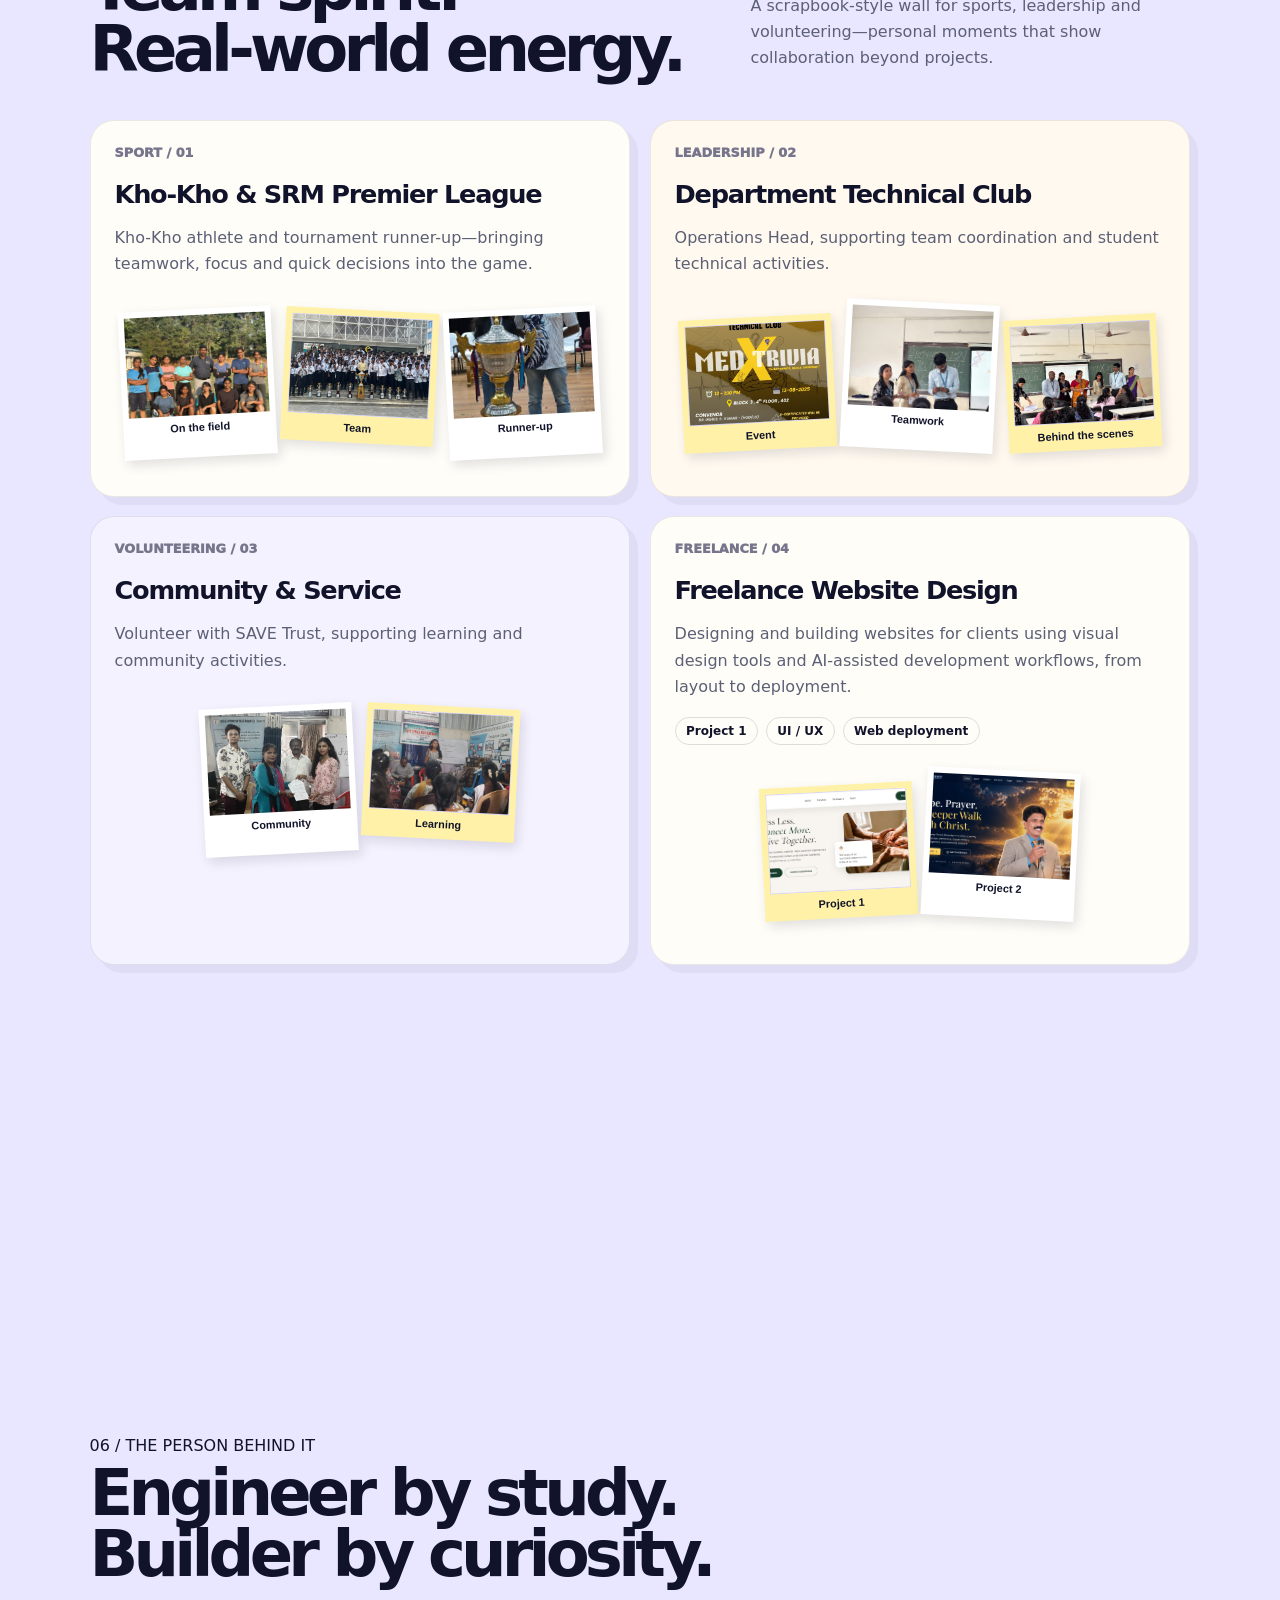
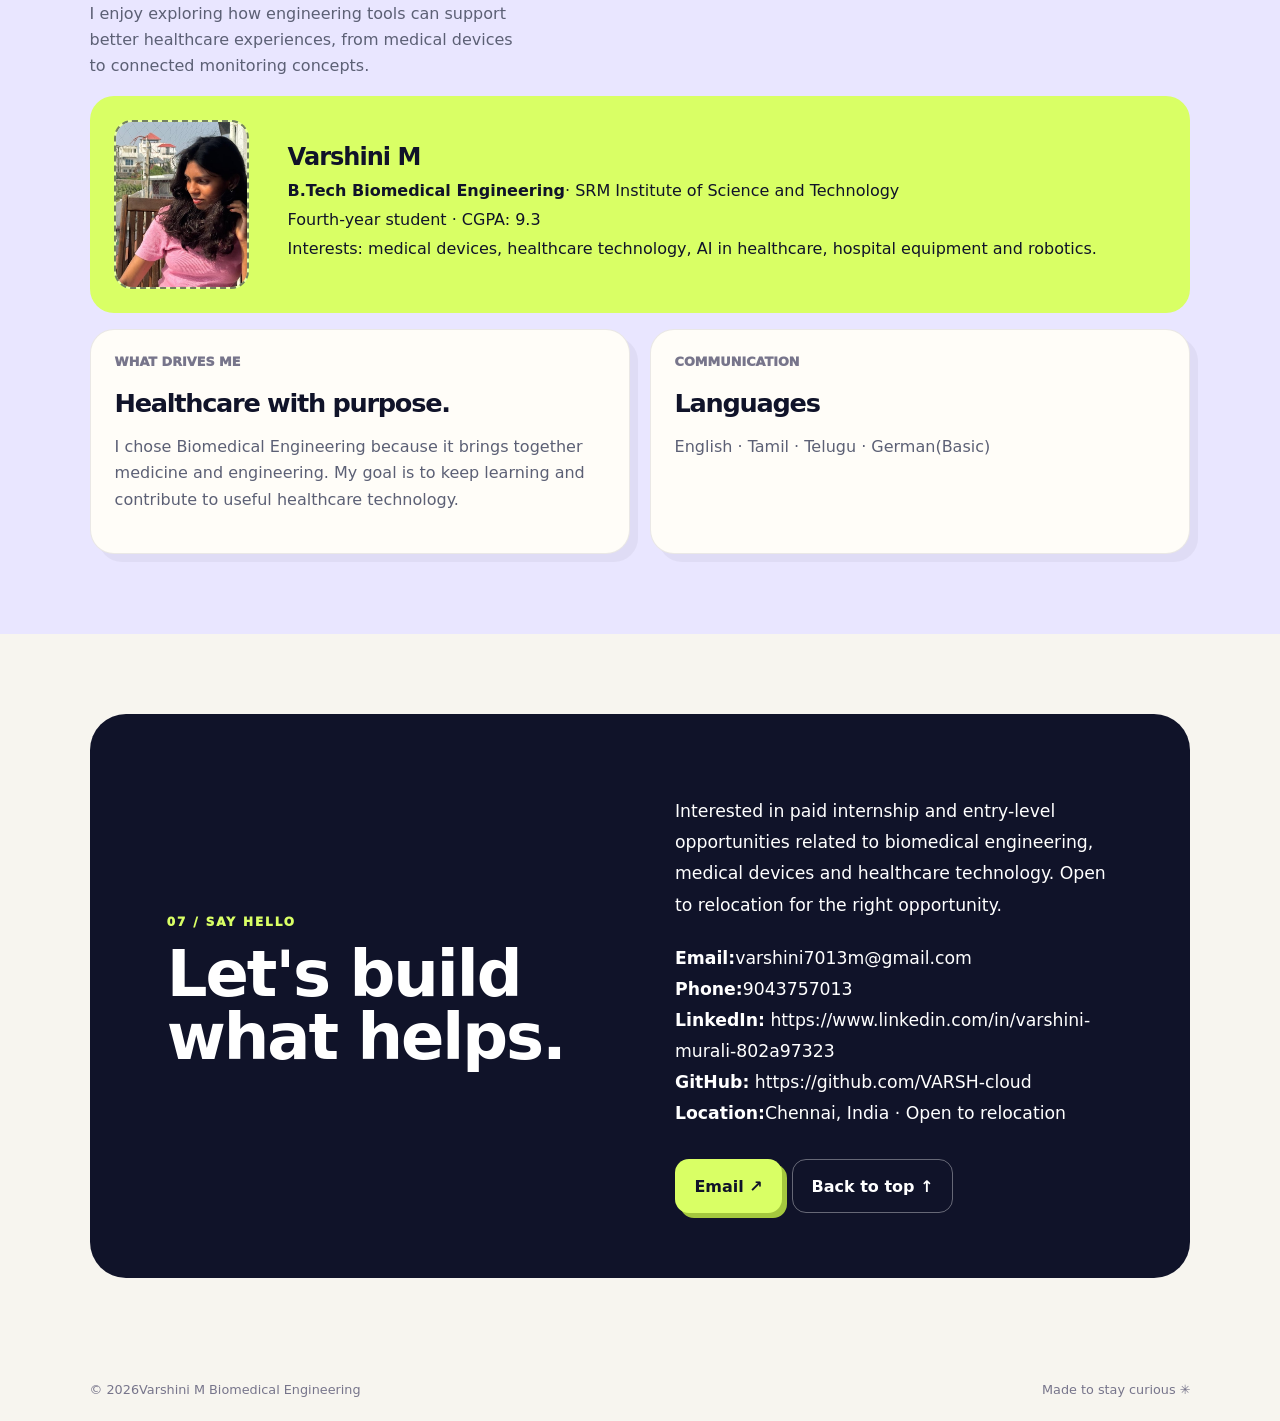
==== commit 5fe32a37: "Update index.html" ====
--- a/index.html
+++ b/index.html
@@ -19,7 +19,7 @@
 from layout to deployment.</p><div class="chips"><span class="chip">Project 1</span><span class="chip">UI / UX</span><span class="chip">Web deployment</span></div><div class="photo-gallery hybrid-gallery" aria-label="Freelance website design images"><button class="gallery-photo sticky-photo" data-full="assets/freelance-website-1.jpg" aria-label="View freelance website design image one"><img src="assets/freelance-website-1.jpg" alt="Freelance website design screenshot one" onerror="this.parentElement.classList.add('photo-missing')"><span>Project 1</span></button><button class="gallery-photo polaroid-photo" data-full="assets/freelance-website-2.jpg" aria-label="View freelance website design image two"><img src="assets/freelance-website-2.jpg" alt="Freelance website design screenshot two" onerror="this.parentElement.classList.add('photo-missing')"><span>Project 2</span></button></div></article><article class="card reveal scrapbook-card"><div class="number">INITIATIVE / 05</div><h3>SeVa-X — Initiator &amp;
 Chief Digital Officer</h3><p>Helped initiate SeVa-X and led its digital presence,
 including website design and online brand experiences.</p><div class="chips"><span class="chip">Initiator</span><span class="chip">Chief Digital Officer</span><span class="chip">Digital experience</span></div><div class="photo-gallery hybrid-gallery" aria-label="SeVa-X initiative images"><button class="gallery-photo polaroid-photo" data-full="assets/sevax-1.jpg" aria-label="View Seva Initiative image"><img src=" assets/sevax-1.jpg" alt=" SeVa-X website or digital presence" onerror=" this.parentElement.classList.add('photo-missing')"><span>Initiative</span></button><button class=" gallery-photo sticky-photo" data-full=" assets/sevax-2.jpg" aria-label=" View SeVa-X Team image"><img src=" assets/sevax-2.jpg" alt=" SeVa-X Team image" onerror=" this.parentElement.classList.add('photo-missing')"><span>Team</span></button><button class=" gallery-photo polaroid-photo" data-full=" assets/sevax-3.jpg" aria-label=" View SeVa-X media image"><img src=" assets/sevax-3.jpg" alt=" SeVa-X social media image" onerror=" this.parentElement.classList.add('photo-missing')"><span>Media</span></button></div></article></div>
-06 / The person behind it</div><h2>Engineer by study.<br>Builder by curiosity.</h2></div><p class="section-intro">I enjoy exploring how engineering tools can support better healthcare experiences,
+06 / THE PERSON BEHIND IT </div><h2>Engineer by study.<br>Builder by curiosity.</h2></div><p class="section-intro">I enjoy exploring how engineering tools can support better healthcare experiences,
 from medical devices to connected monitoring concepts.</p></div><div class="profile-strip reveal"><div class="about-photo"><img src="assets/varshini-casual.jpg" alt="Varshini portrait" onerror="this.style.display='none';this.nextElementSibling.style.display='grid'"><span>YOUR PHOTO<br>assets/varshini-casual.jpg</span></div><div><h3>Varshini M </h3><p><strong>B.Tech Biomedical Engineering</strong>· SRM Institute of Science and Technology</p><p>Fourth-year student · CGPA: 9.3</p><p>Interests: medical devices,
 healthcare technology,
 AI in healthcare,
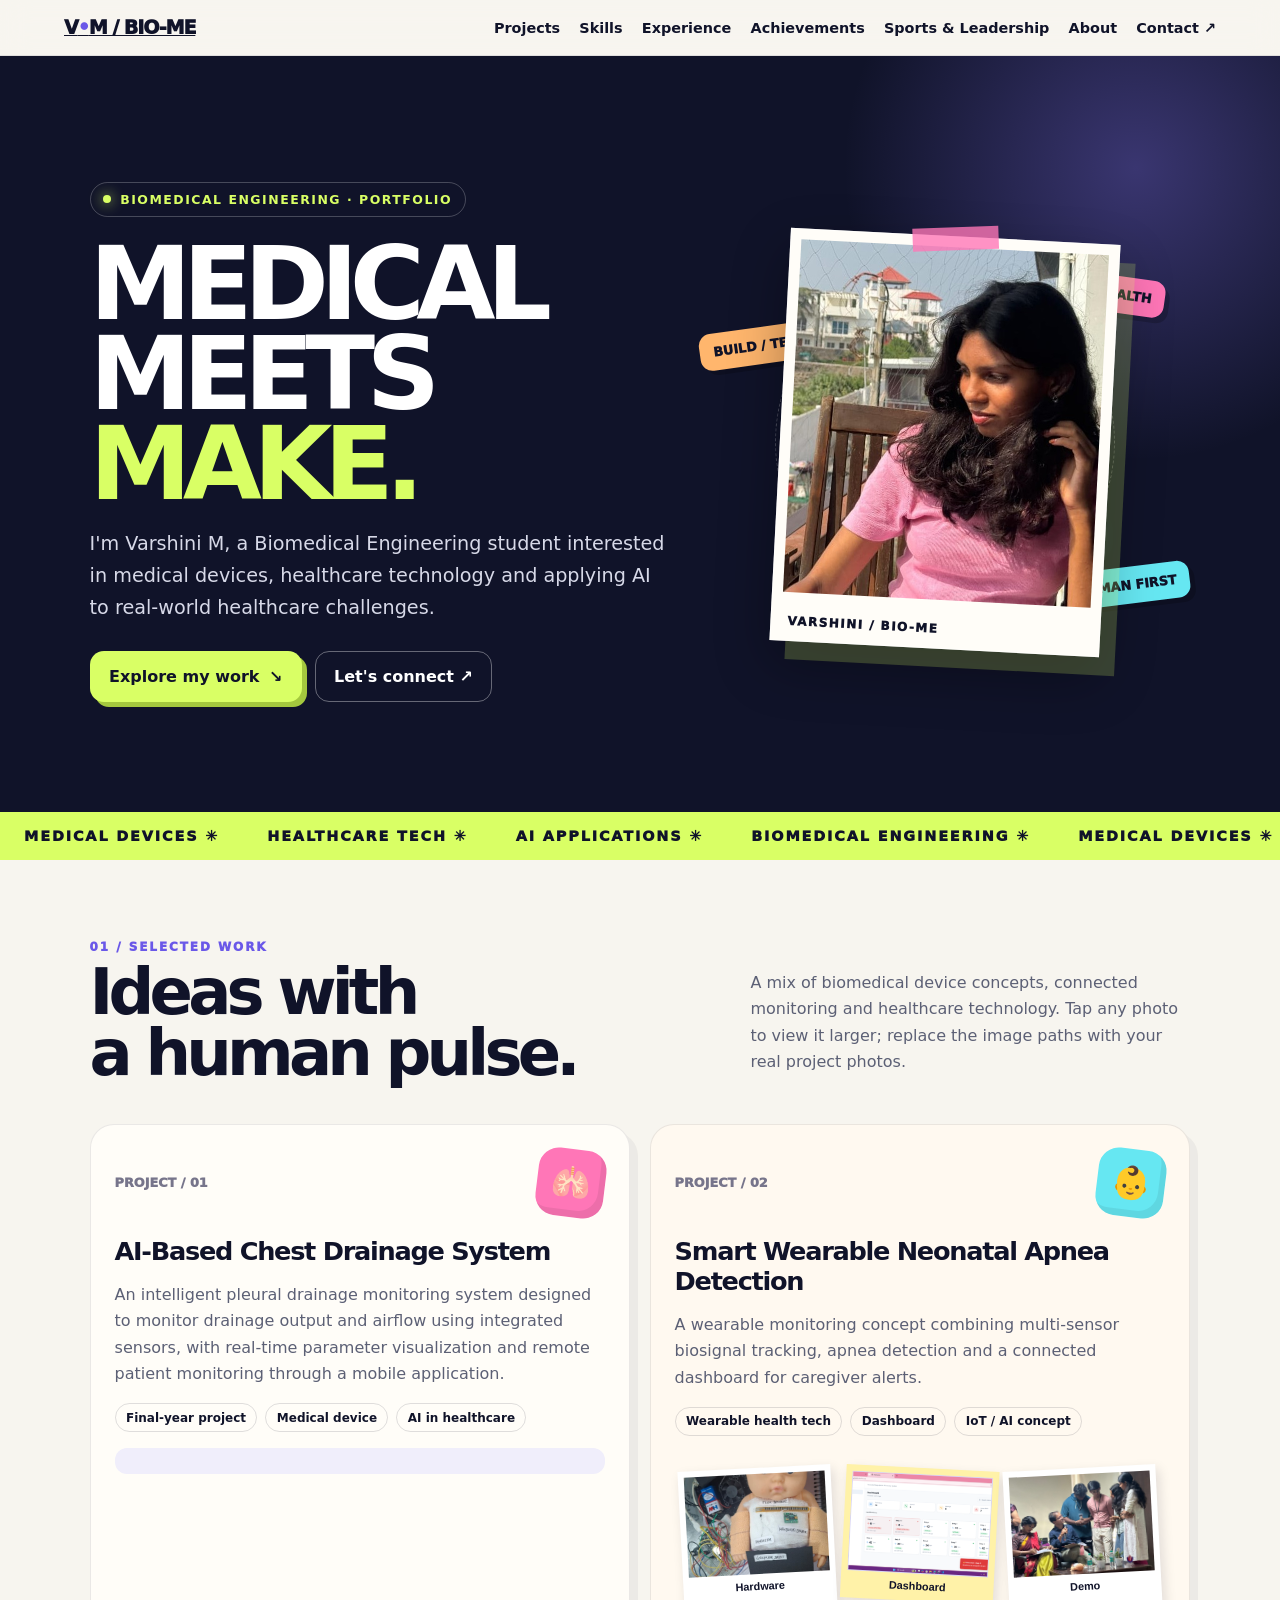
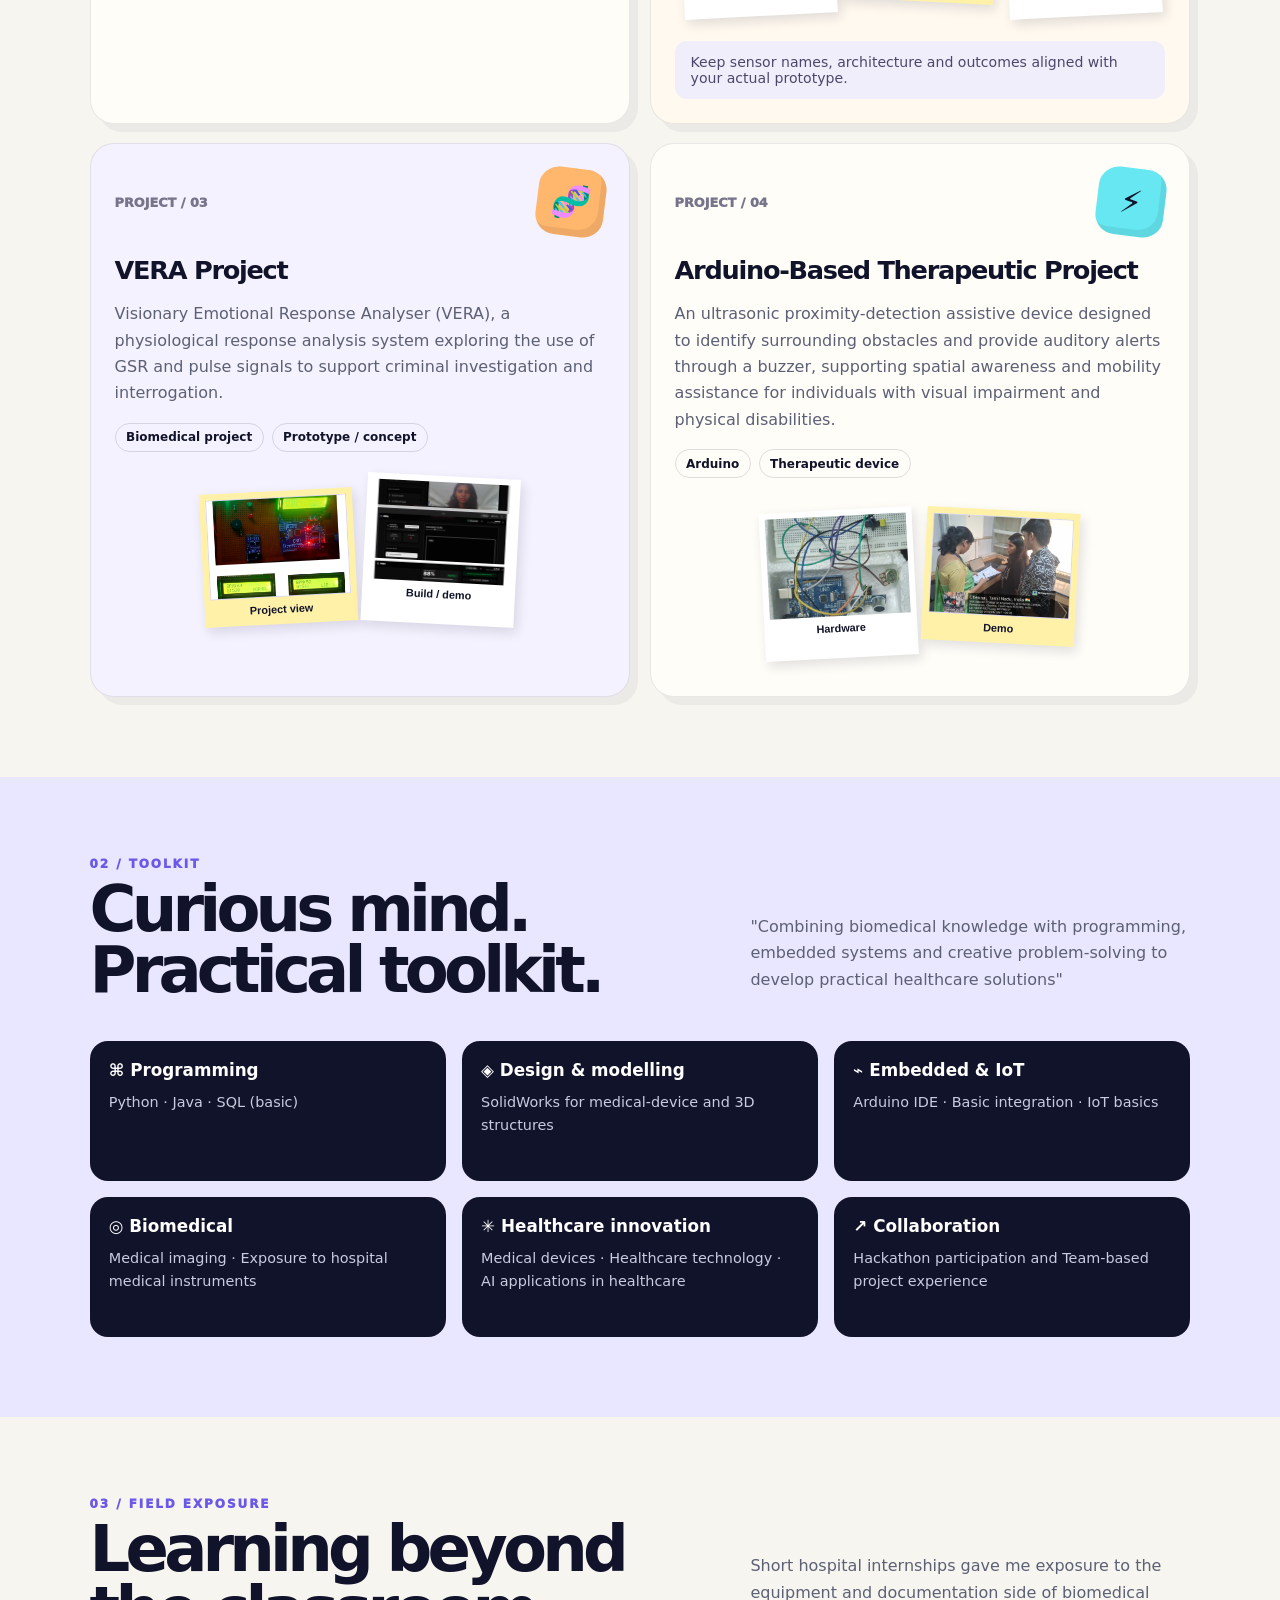
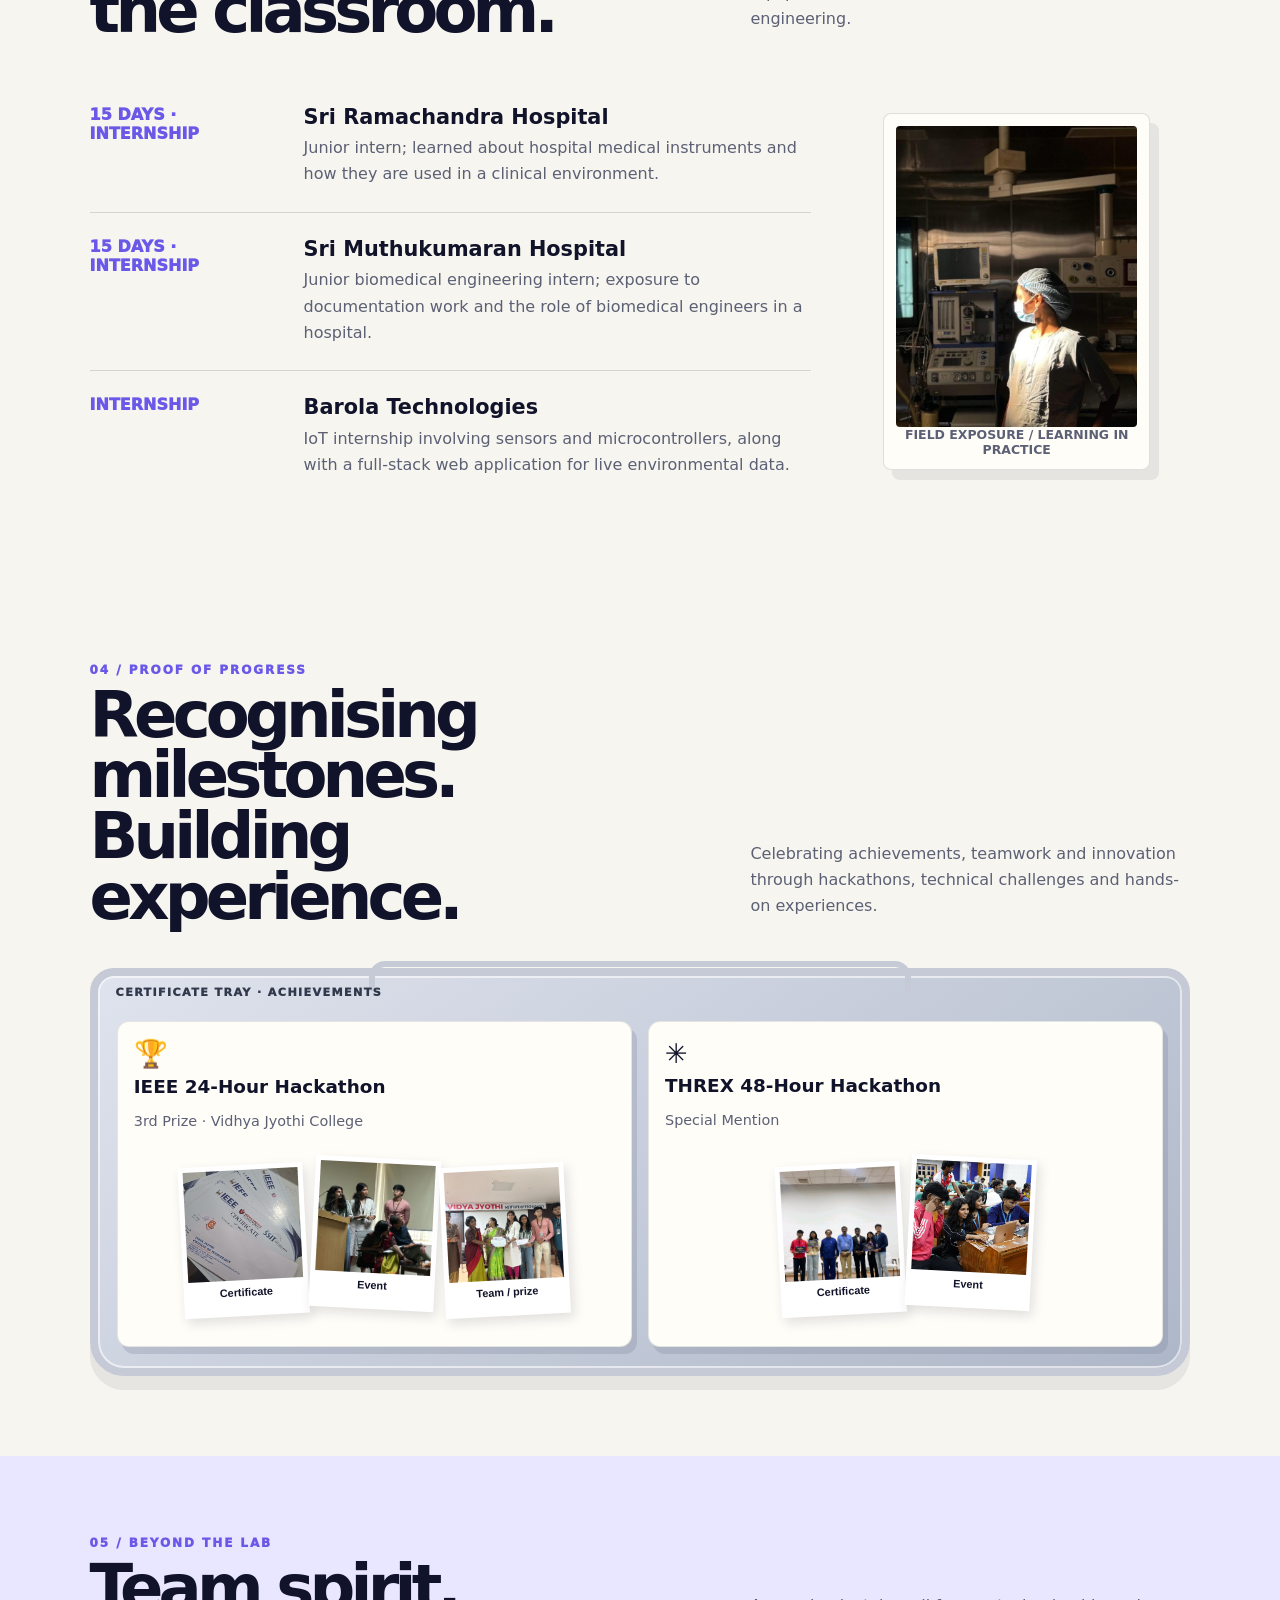
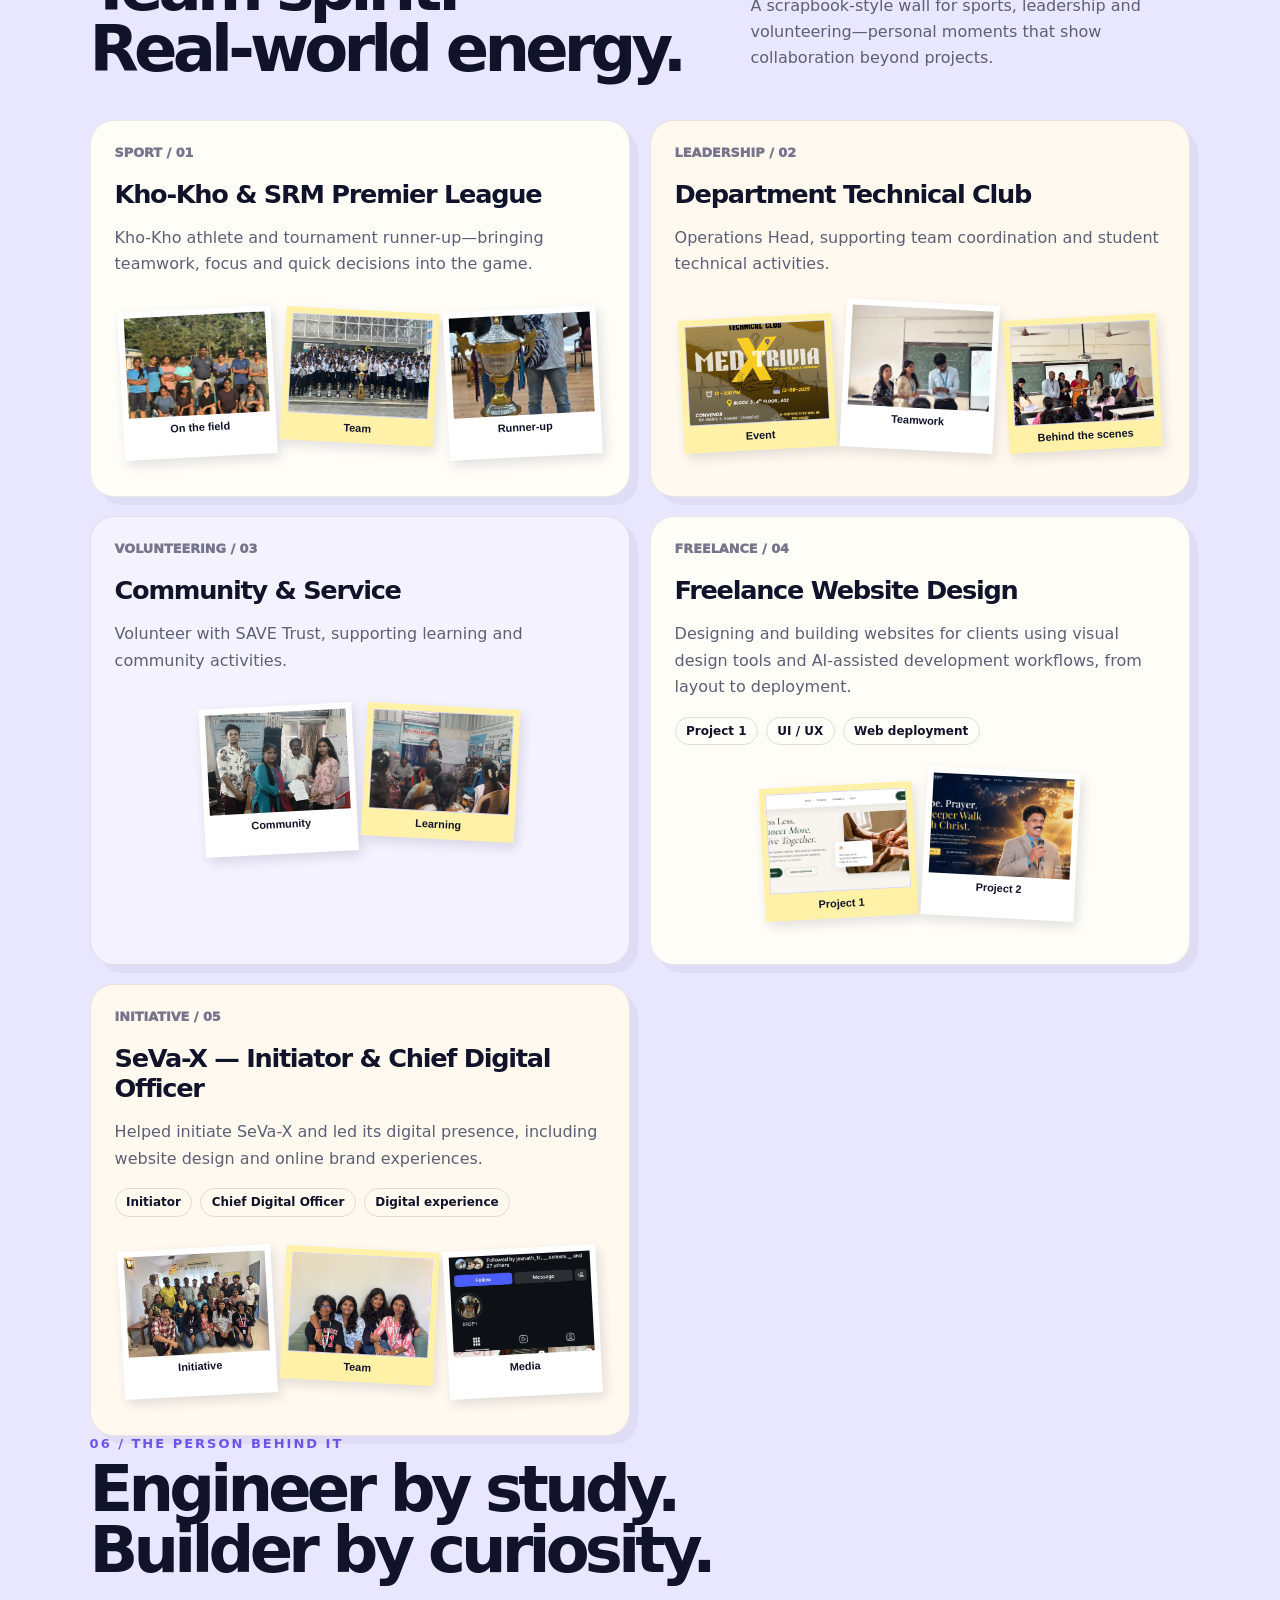
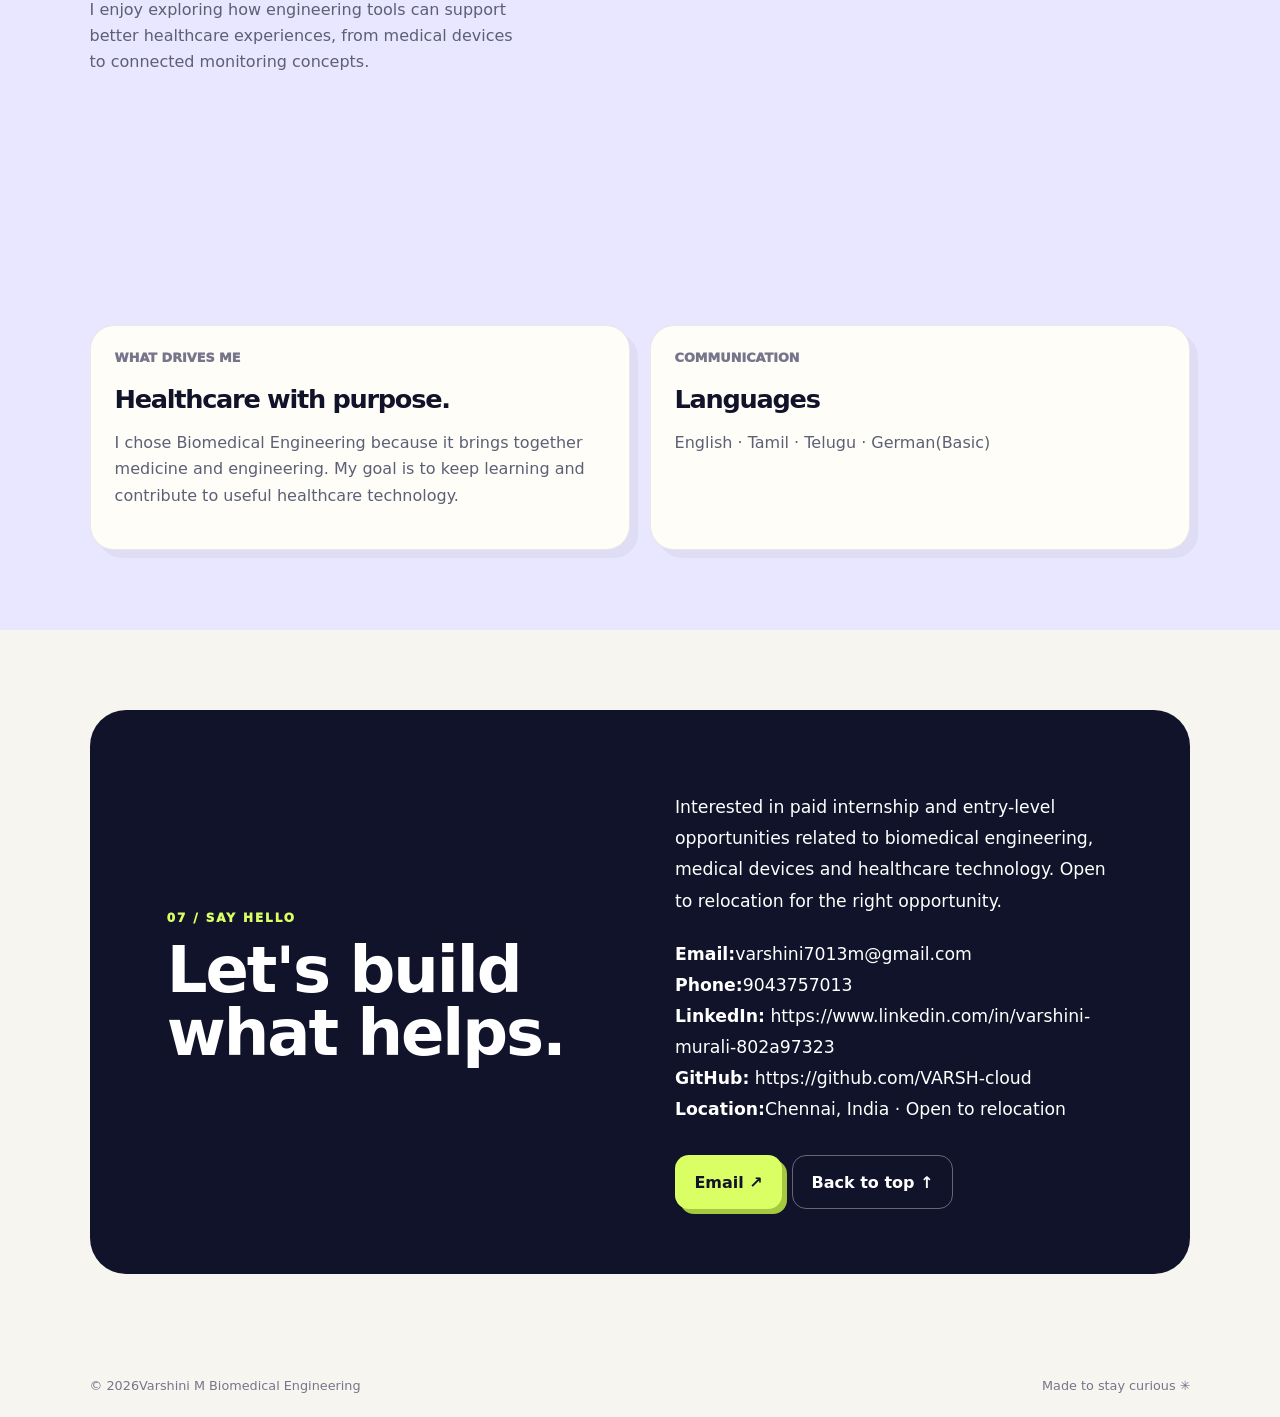
==== commit 2095d890: "Update index.html" ====
--- a/index.html
+++ b/index.html
@@ -19,7 +19,9 @@
 from layout to deployment.</p><div class="chips"><span class="chip">Project 1</span><span class="chip">UI / UX</span><span class="chip">Web deployment</span></div><div class="photo-gallery hybrid-gallery" aria-label="Freelance website design images"><button class="gallery-photo sticky-photo" data-full="assets/freelance-website-1.jpg" aria-label="View freelance website design image one"><img src="assets/freelance-website-1.jpg" alt="Freelance website design screenshot one" onerror="this.parentElement.classList.add('photo-missing')"><span>Project 1</span></button><button class="gallery-photo polaroid-photo" data-full="assets/freelance-website-2.jpg" aria-label="View freelance website design image two"><img src="assets/freelance-website-2.jpg" alt="Freelance website design screenshot two" onerror="this.parentElement.classList.add('photo-missing')"><span>Project 2</span></button></div></article><article class="card reveal scrapbook-card"><div class="number">INITIATIVE / 05</div><h3>SeVa-X — Initiator &amp;
 Chief Digital Officer</h3><p>Helped initiate SeVa-X and led its digital presence,
 including website design and online brand experiences.</p><div class="chips"><span class="chip">Initiator</span><span class="chip">Chief Digital Officer</span><span class="chip">Digital experience</span></div><div class="photo-gallery hybrid-gallery" aria-label="SeVa-X initiative images"><button class="gallery-photo polaroid-photo" data-full="assets/sevax-1.jpg" aria-label="View Seva Initiative image"><img src=" assets/sevax-1.jpg" alt=" SeVa-X website or digital presence" onerror=" this.parentElement.classList.add('photo-missing')"><span>Initiative</span></button><button class=" gallery-photo sticky-photo" data-full=" assets/sevax-2.jpg" aria-label=" View SeVa-X Team image"><img src=" assets/sevax-2.jpg" alt=" SeVa-X Team image" onerror=" this.parentElement.classList.add('photo-missing')"><span>Team</span></button><button class=" gallery-photo polaroid-photo" data-full=" assets/sevax-3.jpg" aria-label=" View SeVa-X media image"><img src=" assets/sevax-3.jpg" alt=" SeVa-X social media image" onerror=" this.parentElement.classList.add('photo-missing')"><span>Media</span></button></div></article></div>
-06 / THE PERSON BEHIND IT </div><h2>Engineer by study.<br>Builder by curiosity.</h2></div><p class="section-intro">I enjoy exploring how engineering tools can support better healthcare experiences,
+<div class="kicker" style="color:#7055ed; font-size:13px; font-weight:800; letter-spacing:2px; text-transform:uppercase;">
+06 / THE PERSON BEHIND IT
+</div></div><h2>Engineer by study.<br>Builder by curiosity.</h2></div><p class="section-intro">I enjoy exploring how engineering tools can support better healthcare experiences,
 from medical devices to connected monitoring concepts.</p></div><div class="profile-strip reveal"><div class="about-photo"><img src="assets/varshini-casual.jpg" alt="Varshini portrait" onerror="this.style.display='none';this.nextElementSibling.style.display='grid'"><span>YOUR PHOTO<br>assets/varshini-casual.jpg</span></div><div><h3>Varshini M </h3><p><strong>B.Tech Biomedical Engineering</strong>· SRM Institute of Science and Technology</p><p>Fourth-year student · CGPA: 9.3</p><p>Interests: medical devices,
 healthcare technology,
 AI in healthcare,
--- a/style.css
+++ b/style.css
@@ -1295,12 +1295,14 @@
   padding-top: 100px !important;
 }
 
-section#about .about-heading .about-kicker {
-  display: block !important;
+/* ABOUT SECTION KICKER - MATCH SECTION 05 */
+
+#about .section-head .kicker {
   color: #7055ed !important;
   font-size: 13px !important;
   font-weight: 800 !important;
   letter-spacing: 2px !important;
   text-transform: uppercase !important;
-  margin-bottom: 20px !important;
-}
+  margin-bottom: 18px !important;
+  line-height: 1.4;
+}
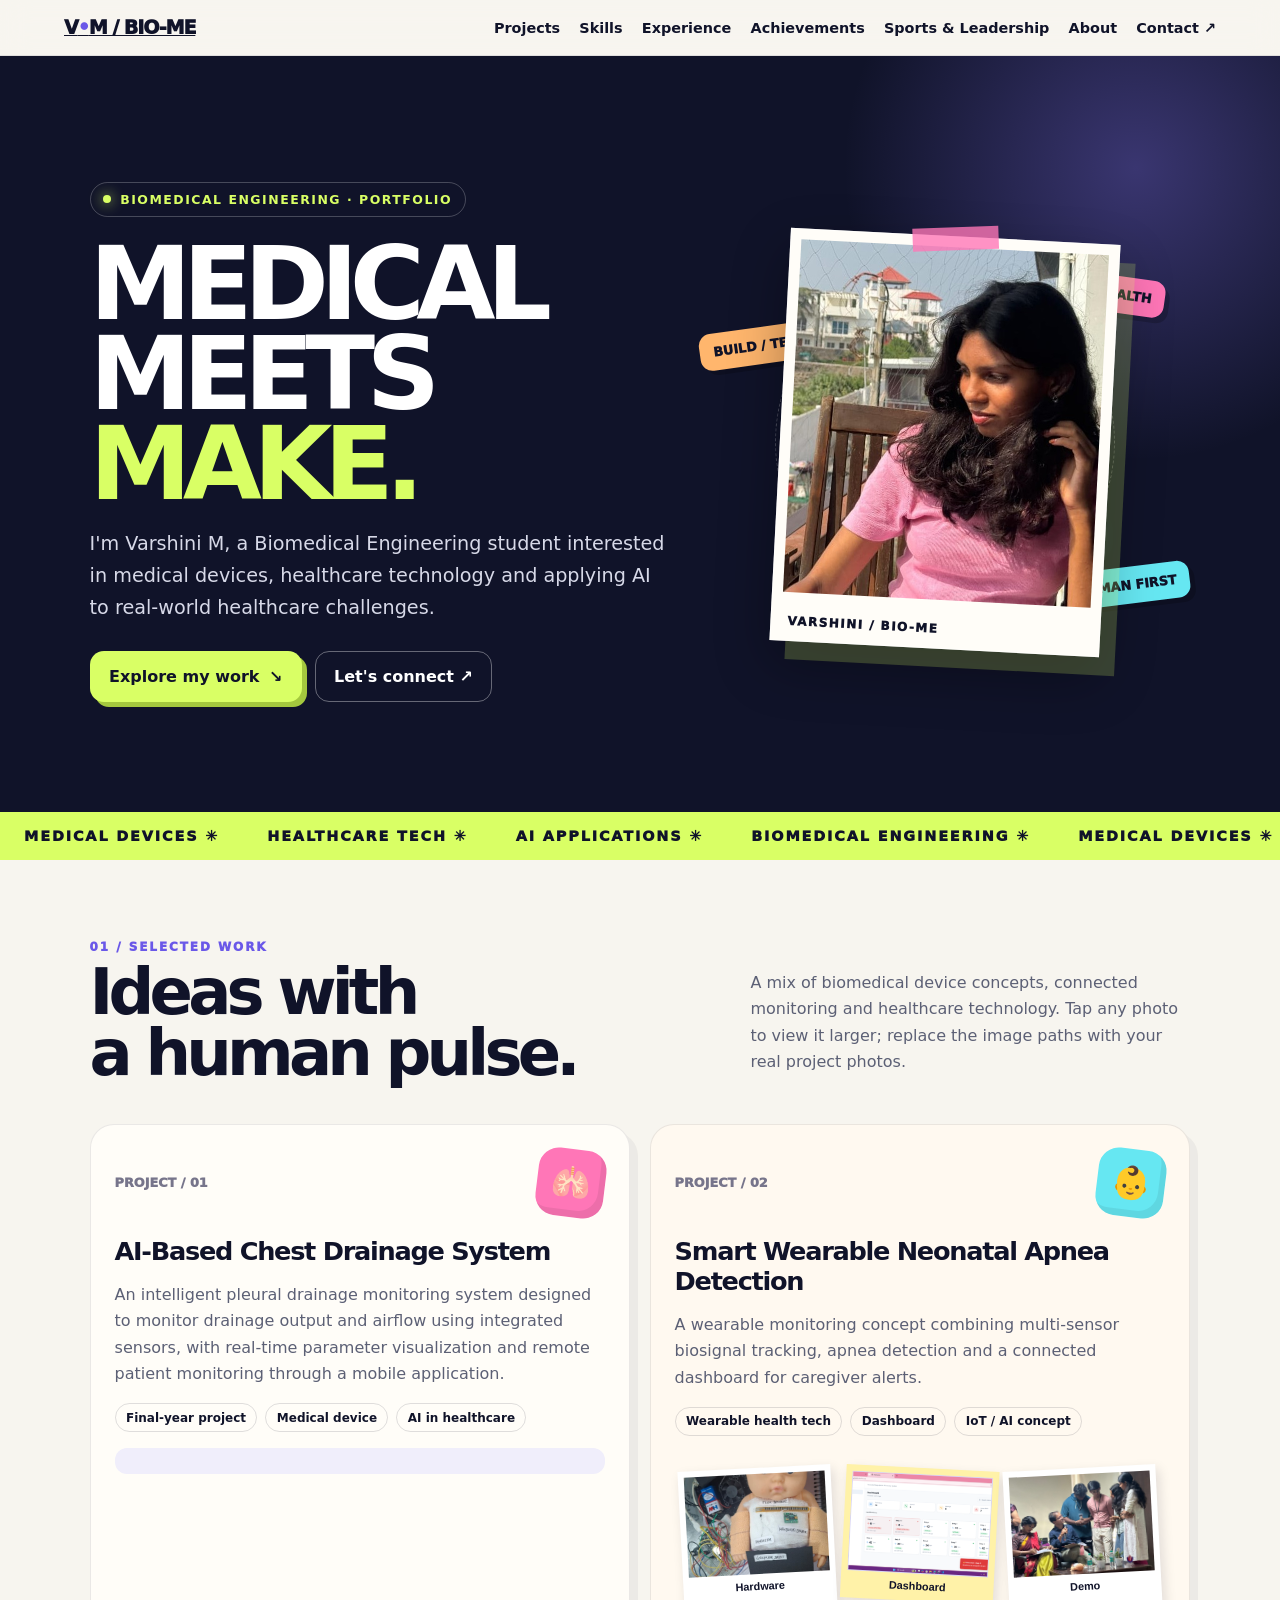
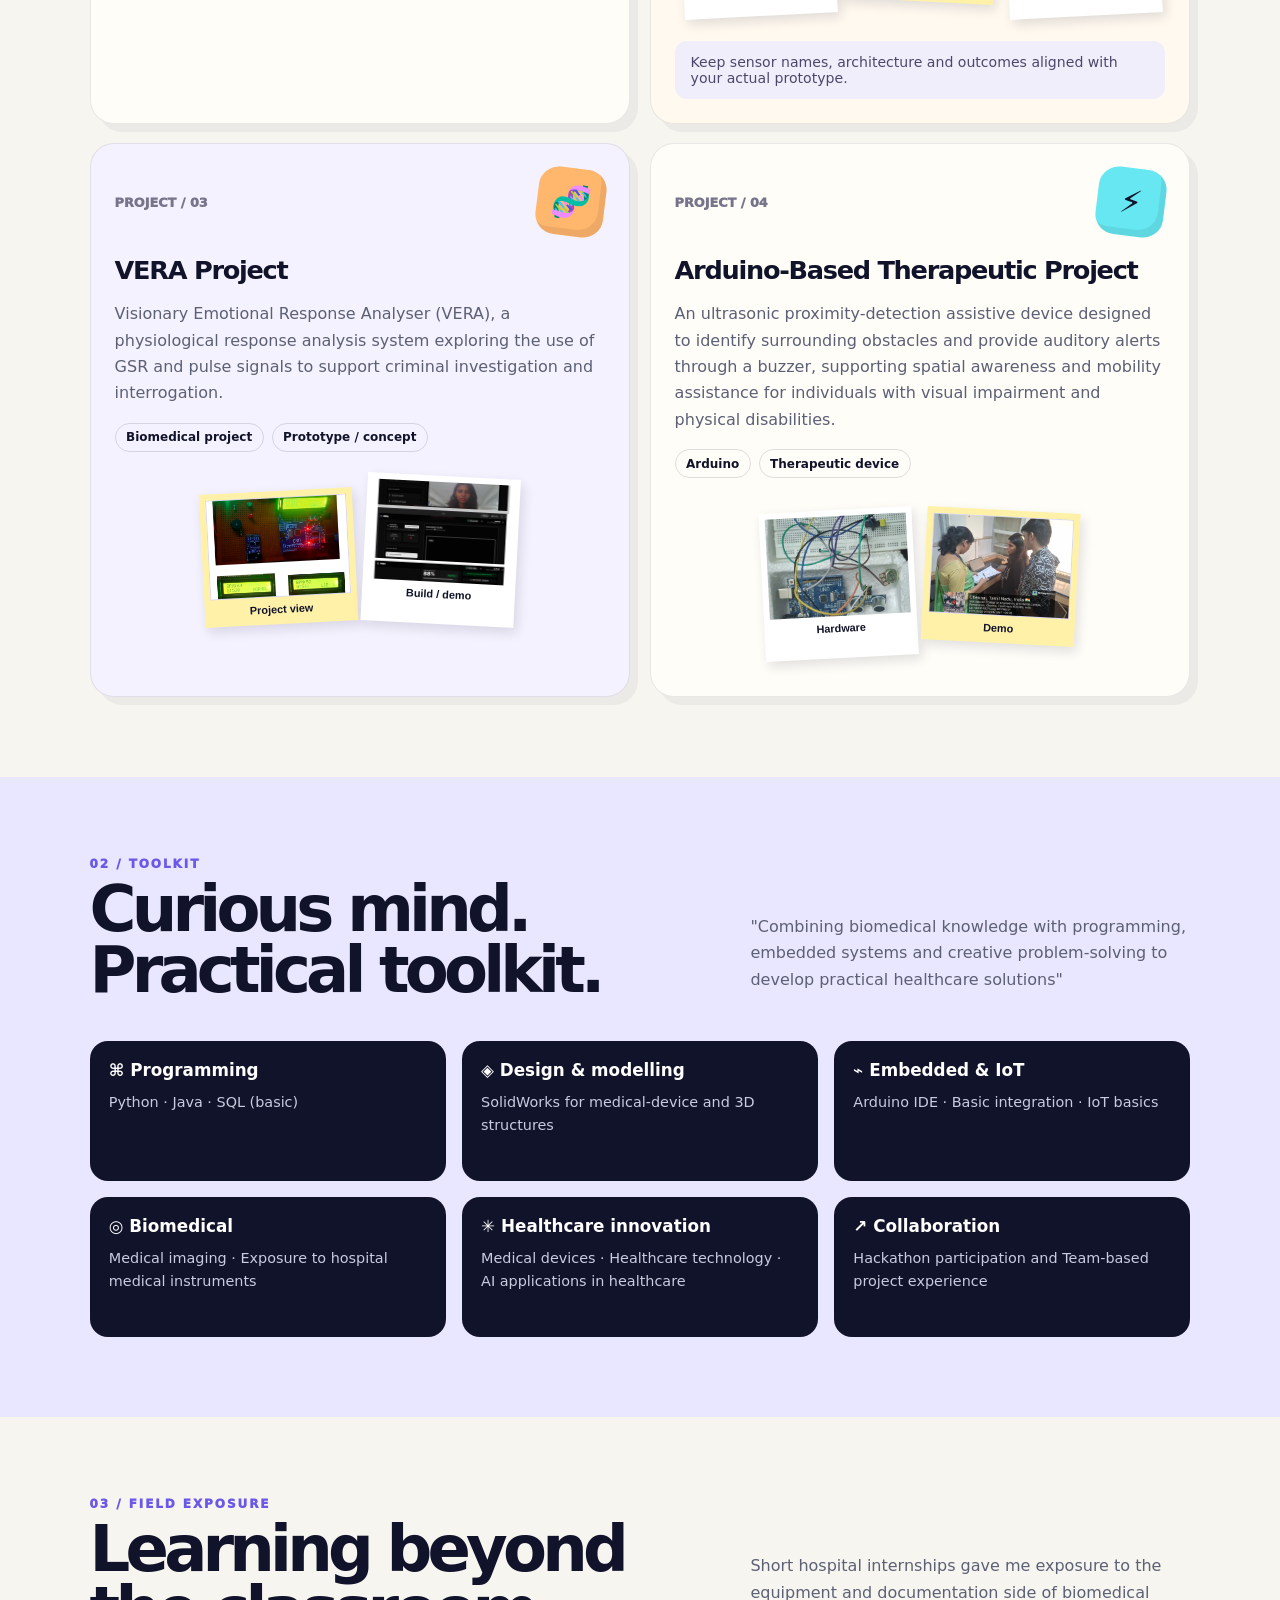
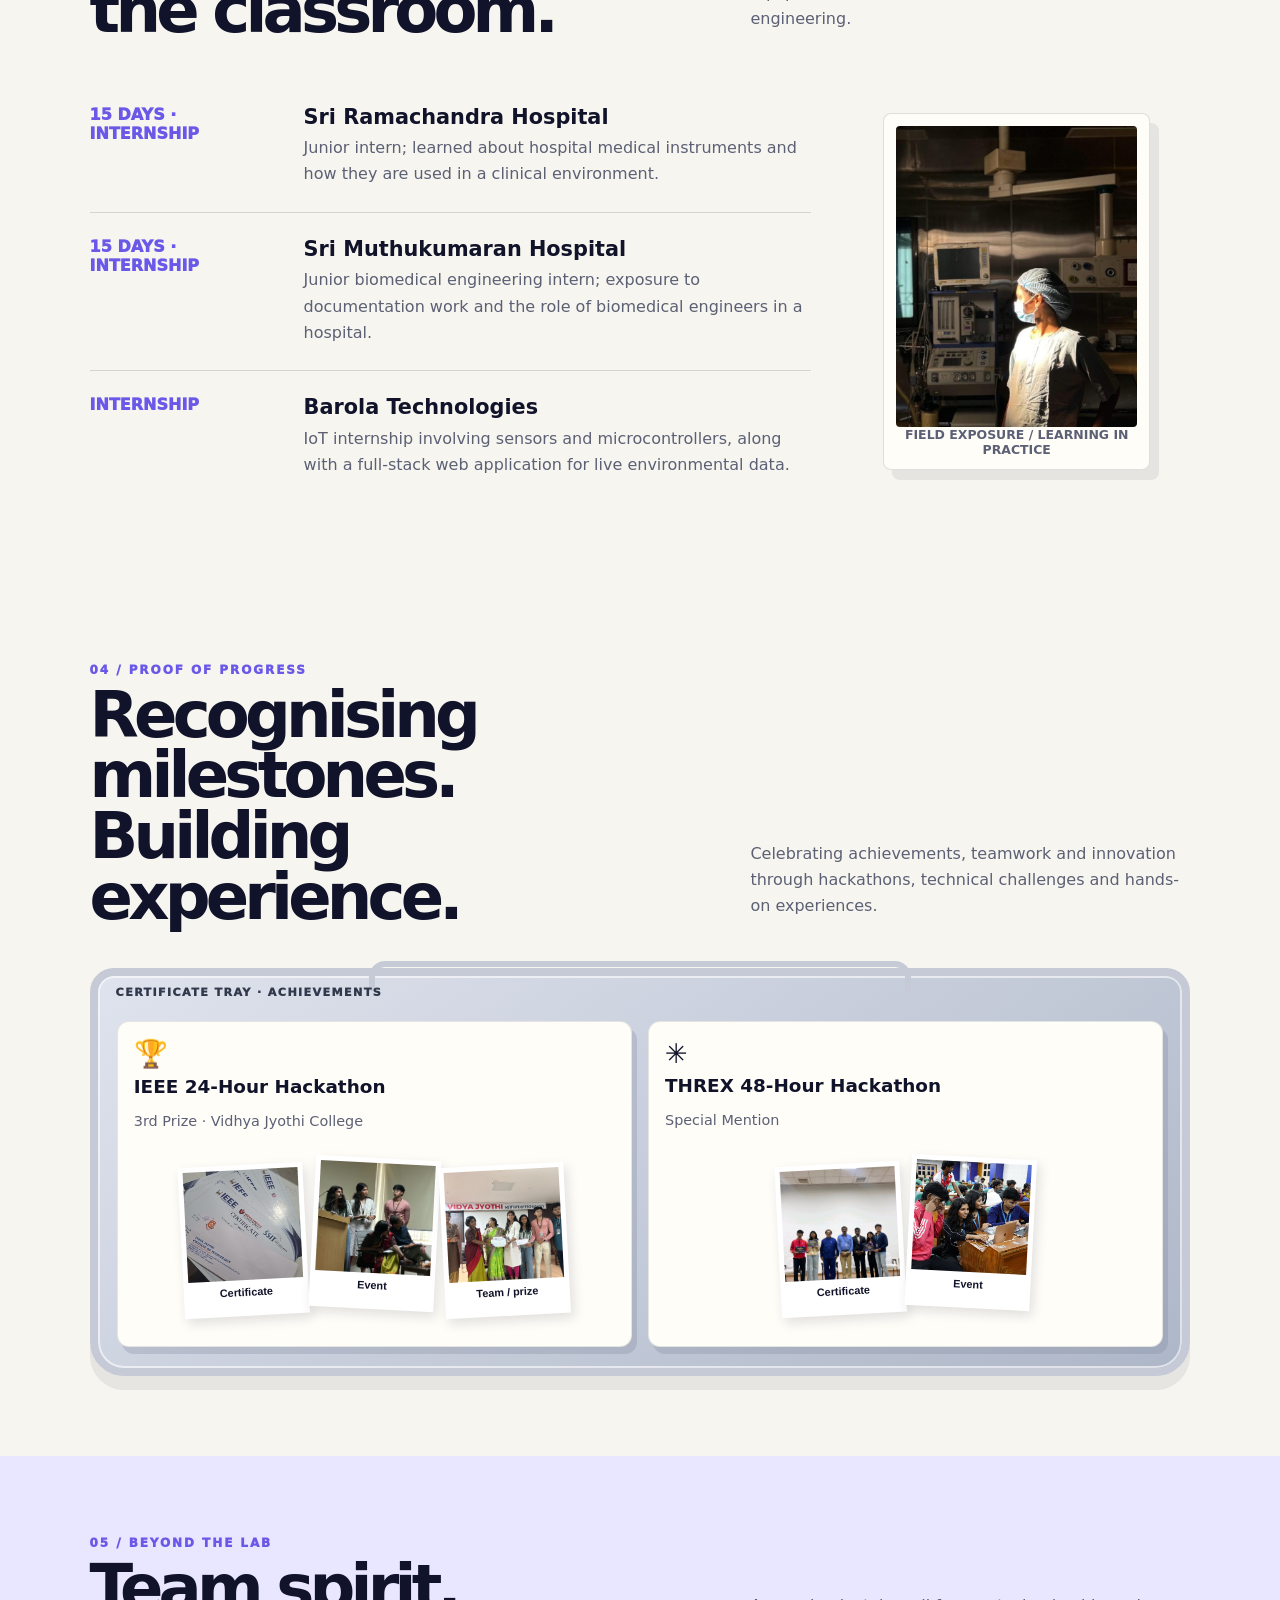
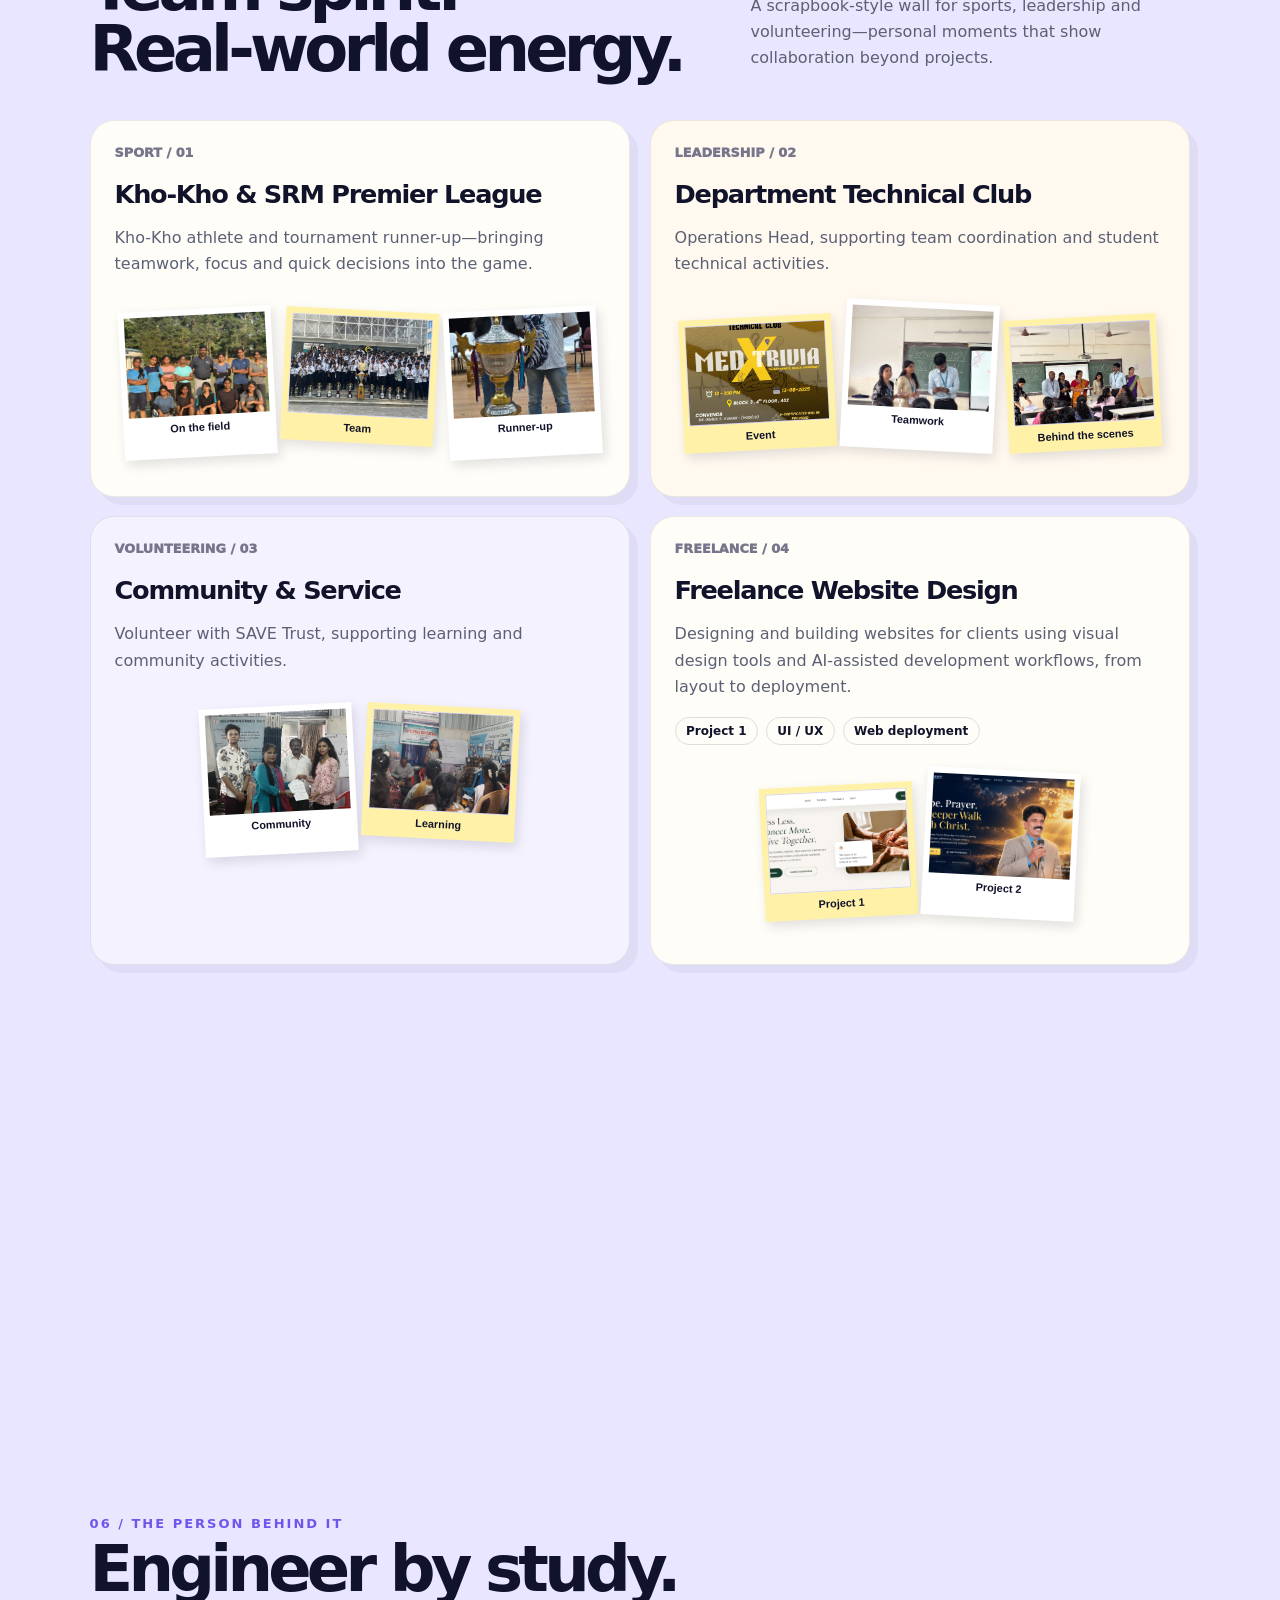
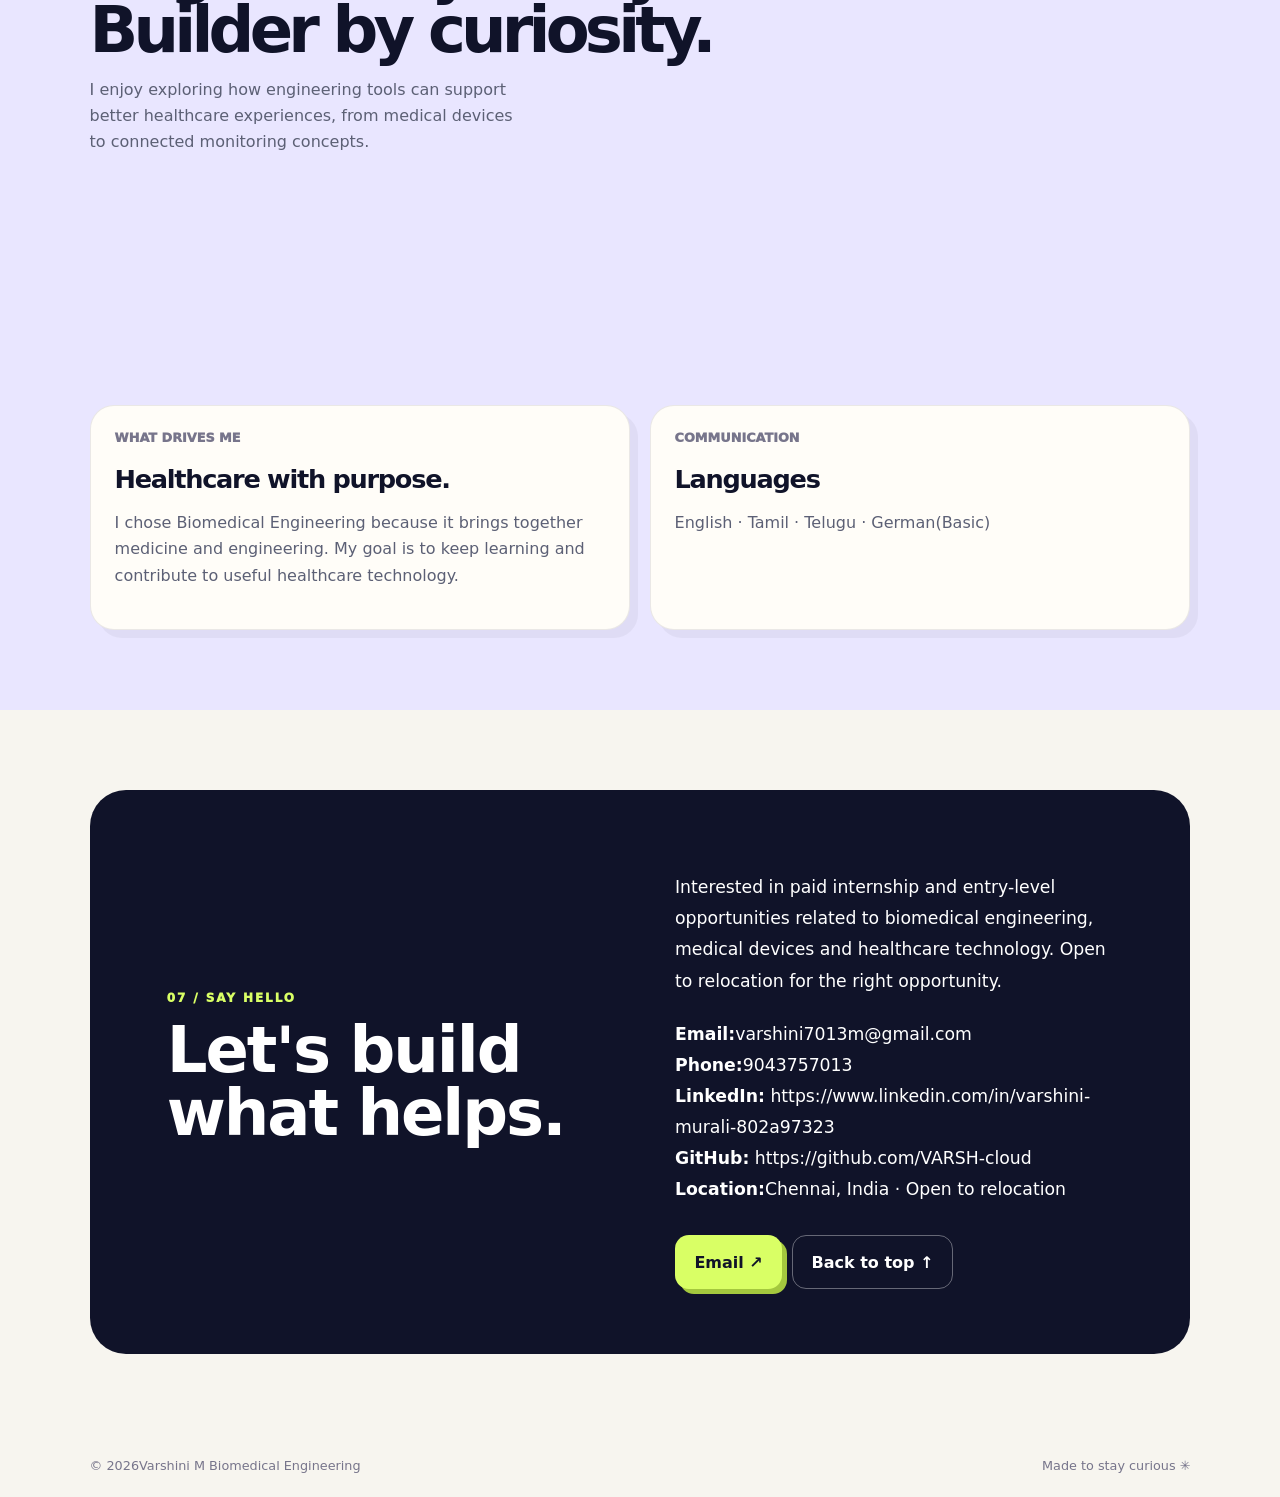
==== commit fbeb2e14: "Update index.html" ====
--- a/index.html
+++ b/index.html
@@ -19,7 +19,7 @@
 from layout to deployment.</p><div class="chips"><span class="chip">Project 1</span><span class="chip">UI / UX</span><span class="chip">Web deployment</span></div><div class="photo-gallery hybrid-gallery" aria-label="Freelance website design images"><button class="gallery-photo sticky-photo" data-full="assets/freelance-website-1.jpg" aria-label="View freelance website design image one"><img src="assets/freelance-website-1.jpg" alt="Freelance website design screenshot one" onerror="this.parentElement.classList.add('photo-missing')"><span>Project 1</span></button><button class="gallery-photo polaroid-photo" data-full="assets/freelance-website-2.jpg" aria-label="View freelance website design image two"><img src="assets/freelance-website-2.jpg" alt="Freelance website design screenshot two" onerror="this.parentElement.classList.add('photo-missing')"><span>Project 2</span></button></div></article><article class="card reveal scrapbook-card"><div class="number">INITIATIVE / 05</div><h3>SeVa-X — Initiator &amp;
 Chief Digital Officer</h3><p>Helped initiate SeVa-X and led its digital presence,
 including website design and online brand experiences.</p><div class="chips"><span class="chip">Initiator</span><span class="chip">Chief Digital Officer</span><span class="chip">Digital experience</span></div><div class="photo-gallery hybrid-gallery" aria-label="SeVa-X initiative images"><button class="gallery-photo polaroid-photo" data-full="assets/sevax-1.jpg" aria-label="View Seva Initiative image"><img src=" assets/sevax-1.jpg" alt=" SeVa-X website or digital presence" onerror=" this.parentElement.classList.add('photo-missing')"><span>Initiative</span></button><button class=" gallery-photo sticky-photo" data-full=" assets/sevax-2.jpg" aria-label=" View SeVa-X Team image"><img src=" assets/sevax-2.jpg" alt=" SeVa-X Team image" onerror=" this.parentElement.classList.add('photo-missing')"><span>Team</span></button><button class=" gallery-photo polaroid-photo" data-full=" assets/sevax-3.jpg" aria-label=" View SeVa-X media image"><img src=" assets/sevax-3.jpg" alt=" SeVa-X social media image" onerror=" this.parentElement.classList.add('photo-missing')"><span>Media</span></button></div></article></div>
-<div class="kicker" style="color:#7055ed; font-size:13px; font-weight:800; letter-spacing:2px; text-transform:uppercase;">
+<div class="kicker" style="color:#7055ed; font-size:13px; font-weight:800; letter-spacing:2px; text-transform:uppercase; margin-top:80px !important; display:block;">
 06 / THE PERSON BEHIND IT
 </div></div><h2>Engineer by study.<br>Builder by curiosity.</h2></div><p class="section-intro">I enjoy exploring how engineering tools can support better healthcare experiences,
 from medical devices to connected monitoring concepts.</p></div><div class="profile-strip reveal"><div class="about-photo"><img src="assets/varshini-casual.jpg" alt="Varshini portrait" onerror="this.style.display='none';this.nextElementSibling.style.display='grid'"><span>YOUR PHOTO<br>assets/varshini-casual.jpg</span></div><div><h3>Varshini M </h3><p><strong>B.Tech Biomedical Engineering</strong>· SRM Institute of Science and Technology</p><p>Fourth-year student · CGPA: 9.3</p><p>Interests: medical devices,
--- a/style.css
+++ b/style.css
@@ -1306,3 +1306,16 @@
   margin-bottom: 18px !important;
   line-height: 1.4;
 }
+
+/* EXTRA SPACE BEFORE ABOUT SECTION */
+#about {
+  padding-top: 70px !important;
+}
+/* FORCE SPACE BETWEEN SEVAX AND ABOUT */
+section#about {
+    margin-top: 80px !important;
+    padding-top: 40px !important;
+    position: relative;
+    clear: both;
+}
+
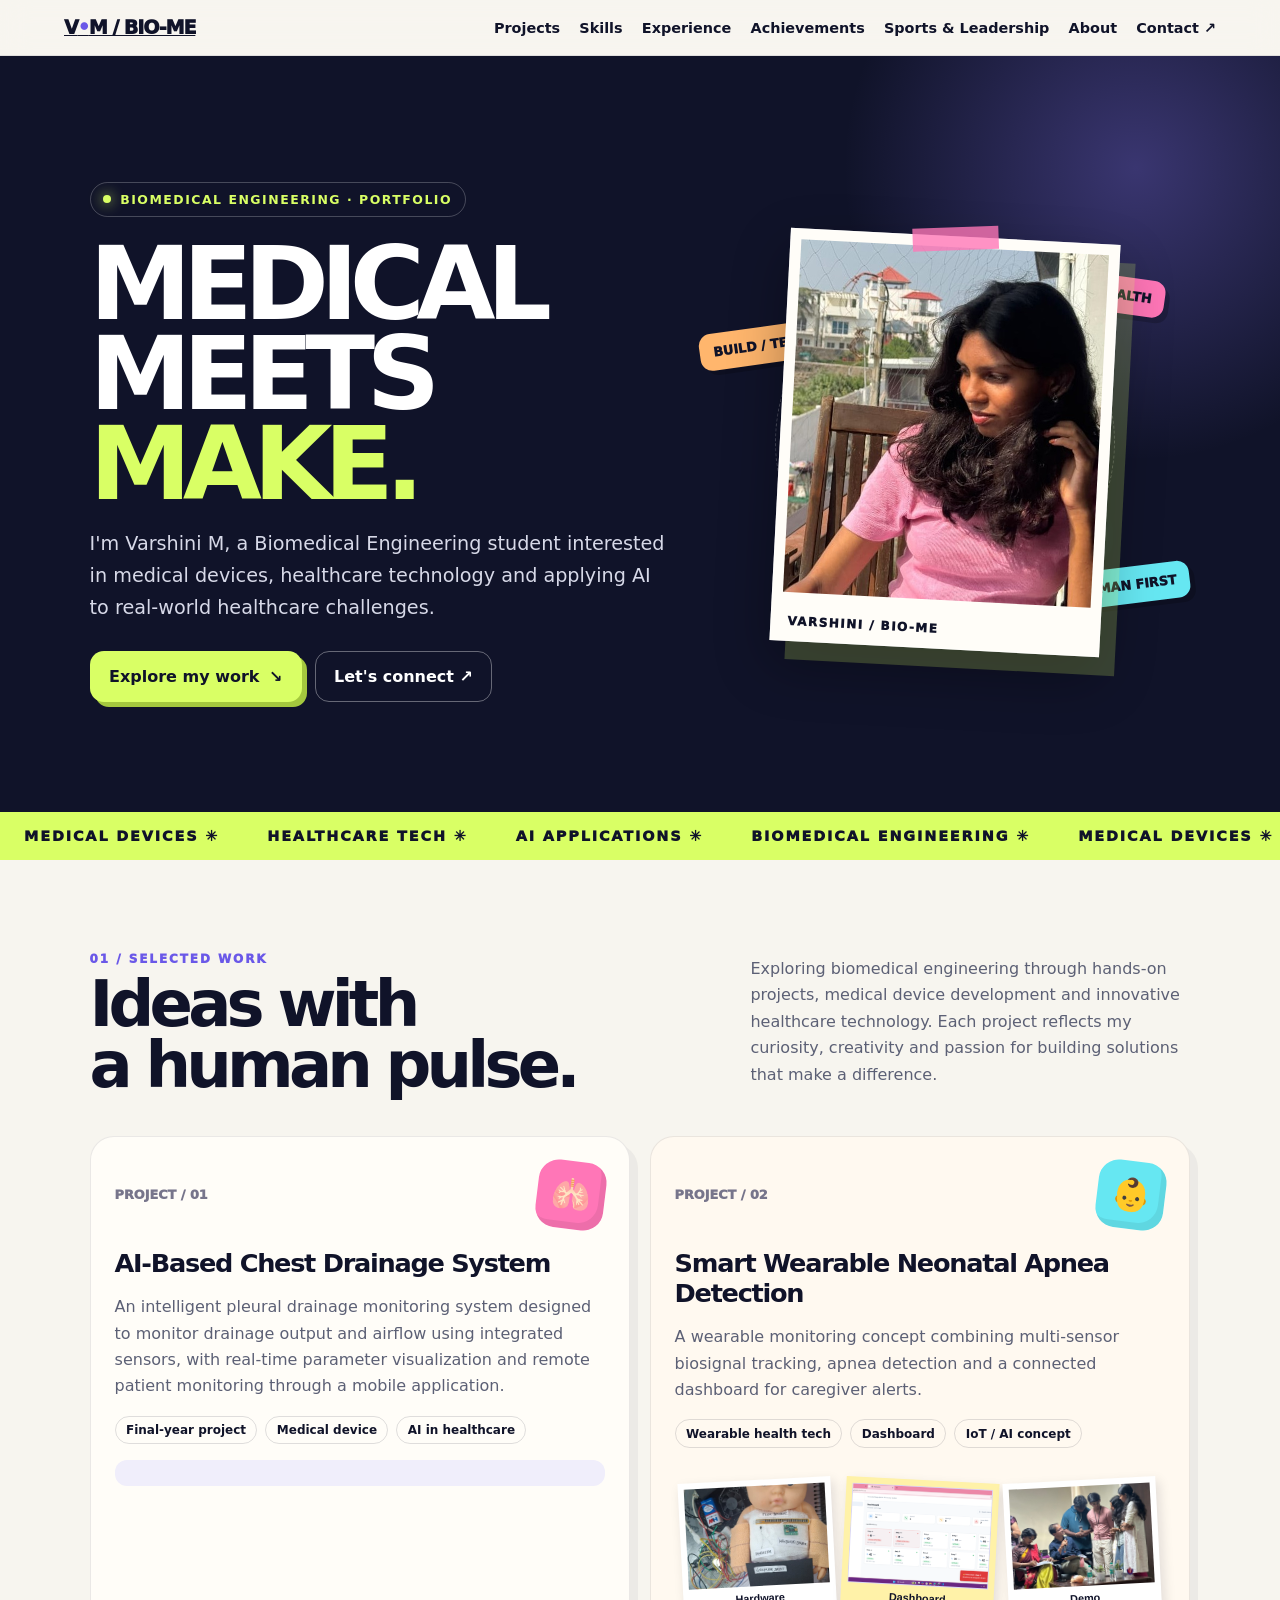
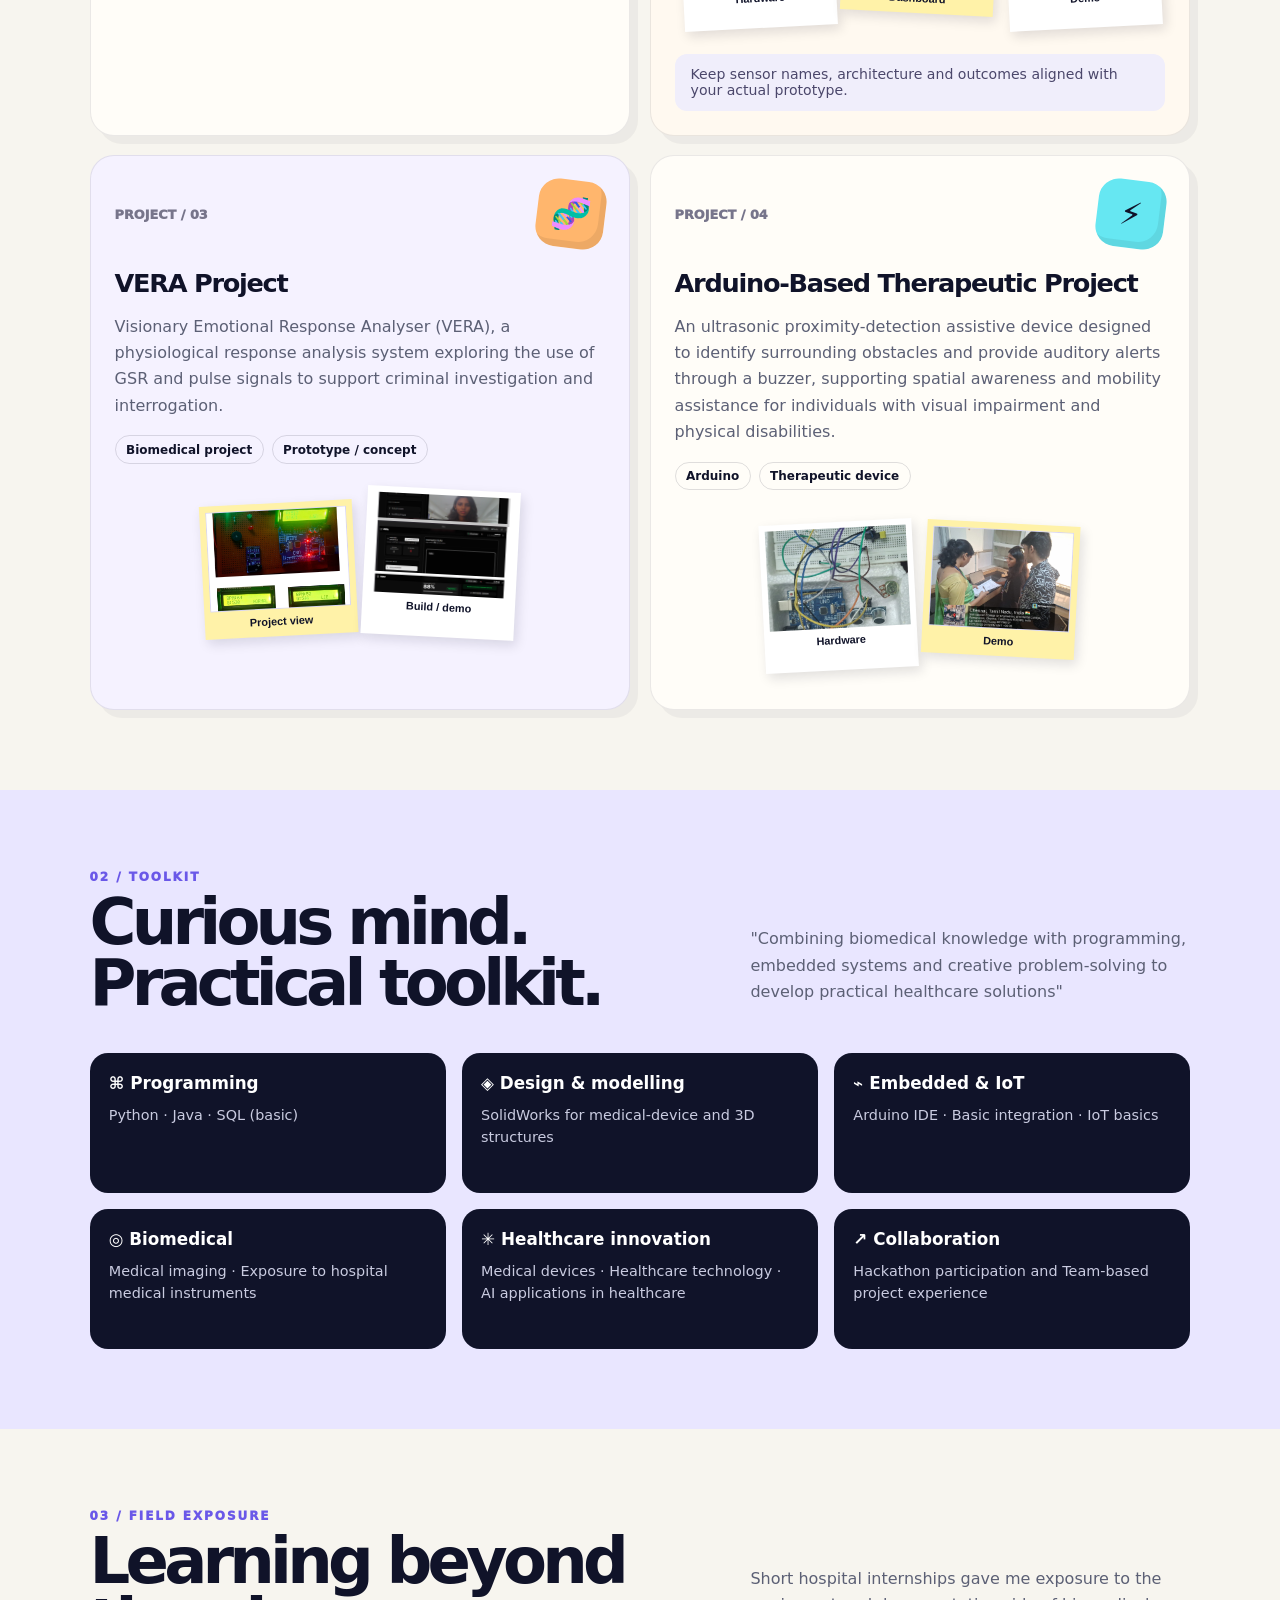
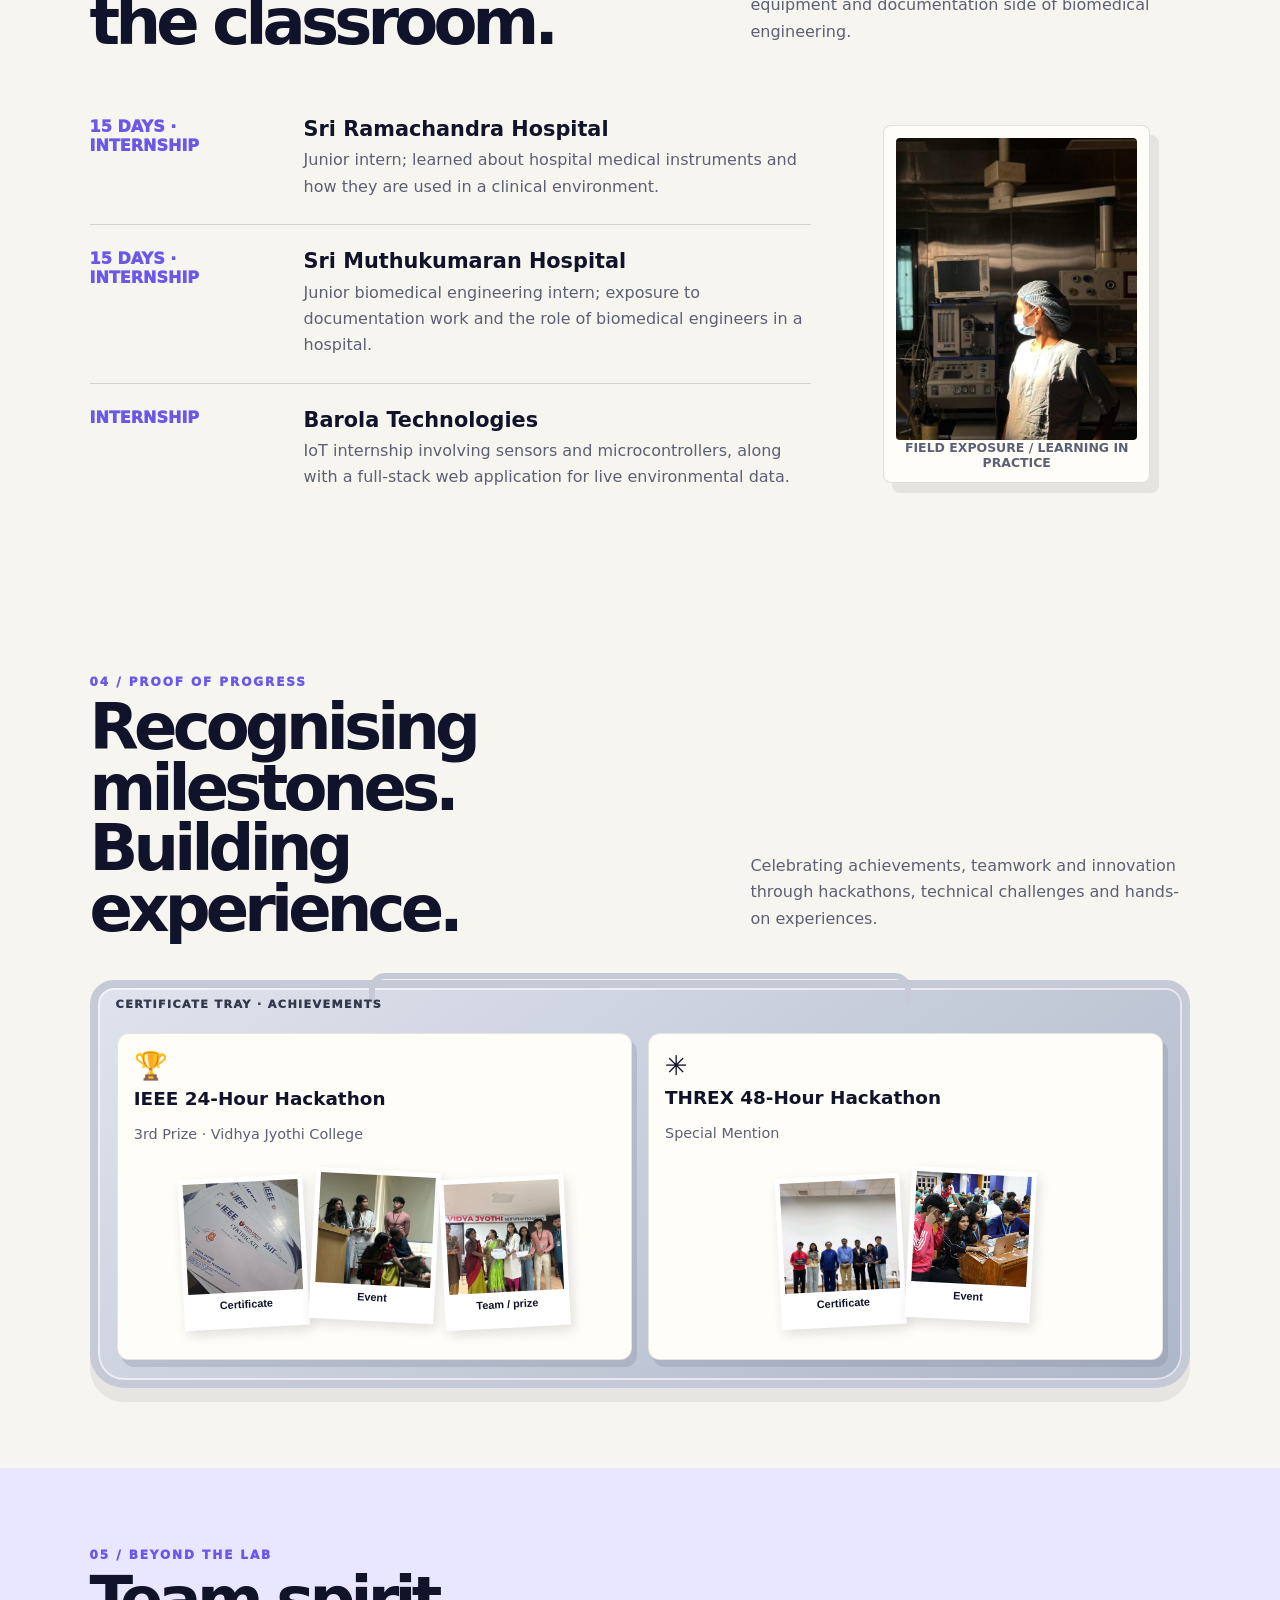
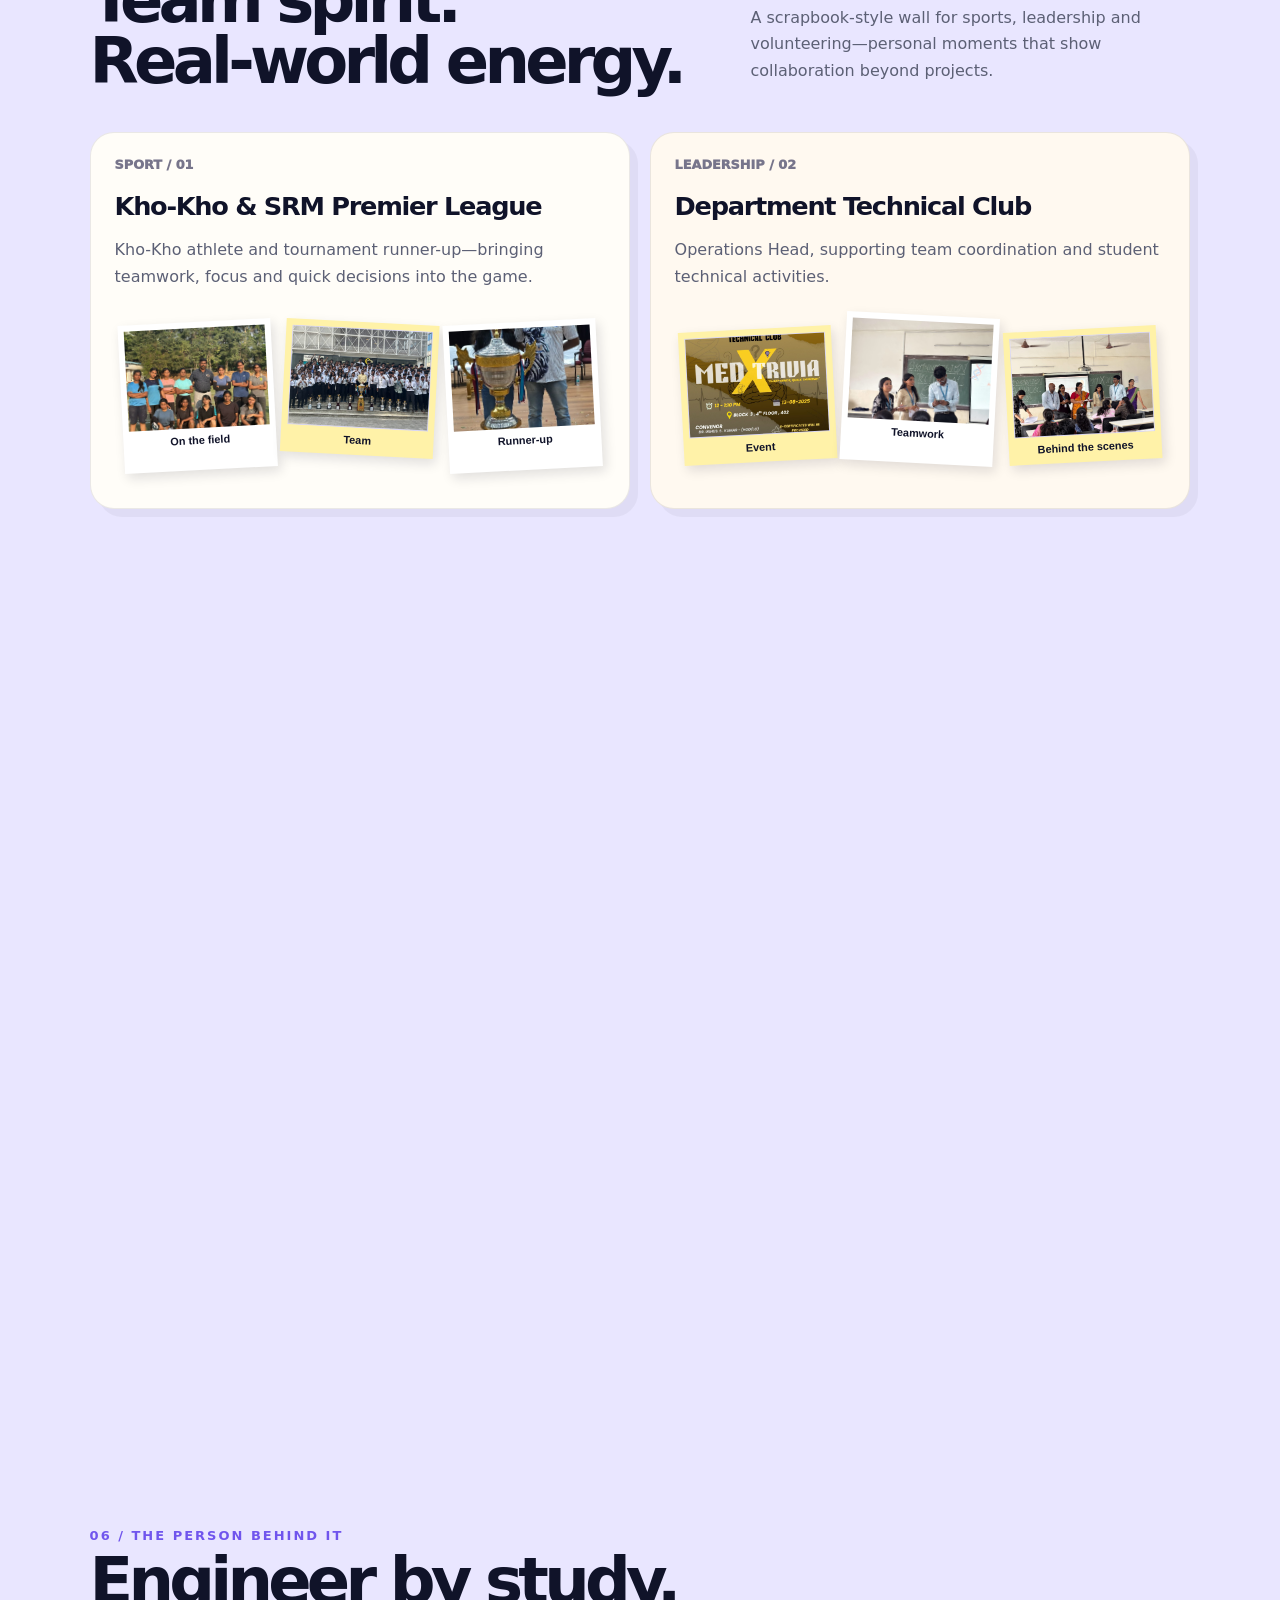
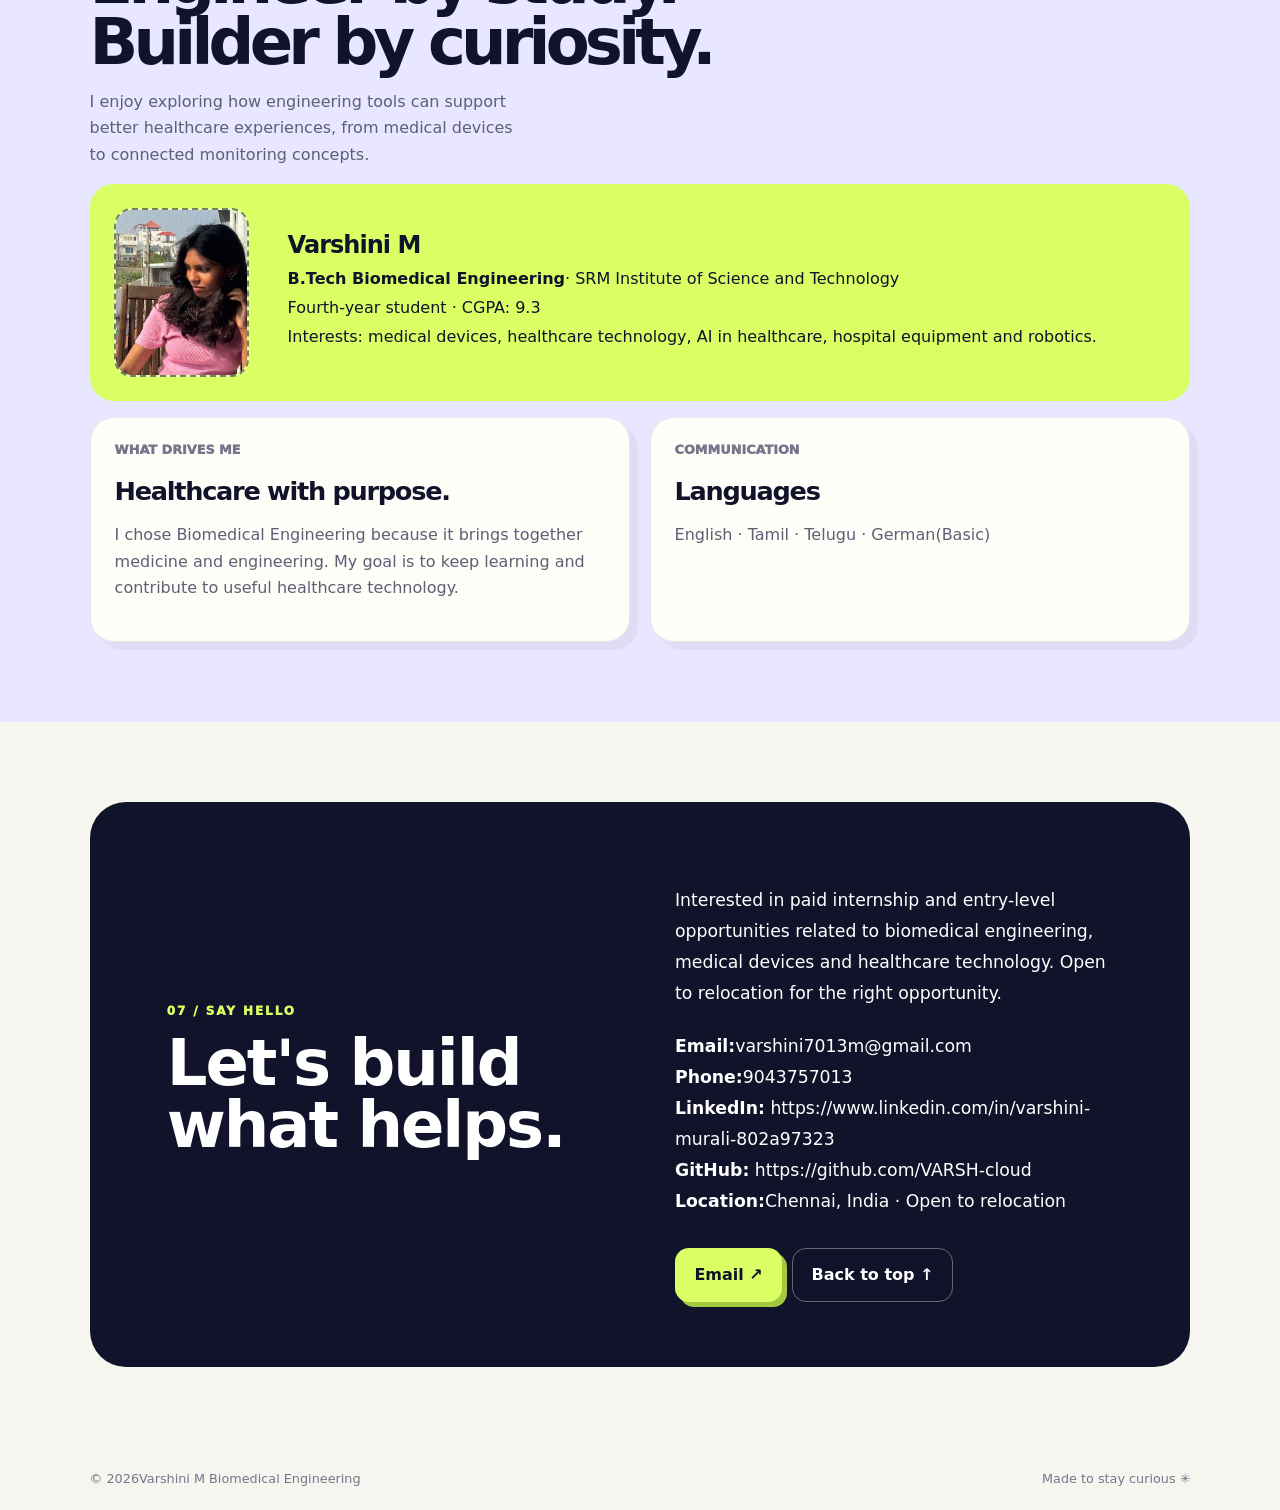
==== commit 7f4d54c5: "Update index.html" ====
--- a/index.html
+++ b/index.html
@@ -1,8 +1,6 @@
 <!DOCTYPE html><html lang="en"><head><meta charset="utf-8"><meta name="viewport" content="width=device-width, initial-scale=1"><meta name="theme-color" content="#101329"><title>Biomedical Engineering Portfolio | Varshini M</title><link rel="stylesheet" href="style.css"></head><body><a class="skip" href="#main">Skip to content</a><nav><a class="brand" href="#top" aria-label="Portfolio home">V<span>•</span>M / BIO-ME</a><button class="menu" id="menuBtn" aria-expanded="false" aria-controls="navlinks">Menu ☰</button><div class="navlinks" id="navlinks"><a href="#projects">Projects</a><a href="#skills">Skills</a><a href="#experience">Experience</a><a href="#achievements">Achievements</a><a href="#life">Sports & Leadership</a><a href="#about">About</a><a href="#contact">Contact ↗</a></div></nav><main id="main"><section class="hero" id="top"><div class="hero-copy"><div class="eyebrow"><span class="pip"></span>Biomedical Engineering · Portfolio</div><h1>MEDICAL<br>MEETS <em>MAKE.</em></h1><p>I'm Varshini M, a Biomedical Engineering student interested in medical devices, healthcare technology and applying AI to real-world healthcare challenges.</p>
  <div class="ctas"><a class="btn primary" href="#projects">Explore my work <span>↘</span></a><a class="btn secondary" href="#contact">Let's connect ↗</a></div>
- </div><div class="visual hero-visual" id="heroVisual" aria-label="Casual portrait and floating medical syringe illustration"><div class="orbit"></div><div class="portrait-stack"><div class="portrait-tape"></div><img class="hero-portrait" src="assets/varshini-casual.jpg" alt="Varshini, Biomedical Engineering student" onerror="this.style.display='none';this.nextElementSibling.style.display='grid'" /><div class="portrait-placeholder" aria-hidden="true">YOUR CASUAL<br>PHOTO HERE<br><small>assets/varshini-casual.jpg</small></div><span class="portrait-caption">VARSHINI / BIO-ME</span></div><div class="float-tag tag-a">AI+HEALTH</div><div class="float-tag tag-b">HUMAN FIRST</div><div class="float-tag tag-c">BUILD / TEST / LEARN</div><svg class="cursor-syringe" id="cursorSyringe" viewBox="0 0 180 54" role="img" aria-label="Decorative syringe following the cursor"><g transform="translate(7 7) rotate(-12 80 20)" stroke="#101329" stroke-width="2.5" stroke-linejoin="round"><path d="M18 18 L38 18 L38 30 L18 30 Z" fill="#f7f5ef" /><path d="M38 15 L105 15 L105 33 L38 33 Z" fill="#d9ff65" /><path d="M47 15 V33 M58 15 V33 M69 15 V33 M80 15 V33 M91 15 V33" stroke="#6a58e8" stroke-width="1.5" /><path d="M105 19 L145 19 L145 29 L105 29 Z" fill="#fffdf8" /><path d="M145 24 L169 24" stroke="#66e7f2" stroke-width="2" /><path d="M18 13 V35 M9 13 H27 M9 35 H27" fill="none" /><path d="M4 24 H18" fill="none" /></g></svg></div></section><div class="marquee" aria-hidden="true"><div class="marquee-track"><span>MEDICAL DEVICES ✳</span><span>HEALTHCARE TECH ✳</span><span>AI APPLICATIONS ✳</span><span>BIOMEDICAL ENGINEERING ✳</span><span>MEDICAL DEVICES ✳</span><span>HEALTHCARE TECH ✳</span><span>AI APPLICATIONS ✳</span><span>BIOMEDICAL ENGINEERING ✳</span></div></div><section class="section" id="projects"><div class="section-head reveal"><div><div class="kicker">01 / Selected work</div><h2>Ideas with<br>a human pulse.</h2></div><p class="section-intro">A mix of biomedical device concepts,
-connected monitoring and healthcare technology. Tap any photo to view it larger;
-replace the image paths with your real project photos.</p></div><div class="grid project-grid"><article class="card reveal scrapbook-card"><div class="card-top"><span class="number">PROJECT / 01</span><div class="sticker pink">🫁</div></div><h3>AI-Based Chest Drainage System</h3><p>An intelligent pleural drainage monitoring system designed to monitor drainage output and airflow using integrated sensors, with real-time parameter visualization and remote patient monitoring through a mobile application.</p><div class="chips"><span class="chip">Final-year project</span><span class="chip">Medical device</span><span class="chip">AI in healthcare</span></div><div class="note">
+ </div><div class="visual hero-visual" id="heroVisual" aria-label="Casual portrait and floating medical syringe illustration"><div class="orbit"></div><div class="portrait-stack"><div class="portrait-tape"></div><img class="hero-portrait" src="assets/varshini-casual.jpg" alt="Varshini, Biomedical Engineering student" onerror="this.style.display='none';this.nextElementSibling.style.display='grid'" /><div class="portrait-placeholder" aria-hidden="true">YOUR CASUAL<br>PHOTO HERE<br><small>assets/varshini-casual.jpg</small></div><span class="portrait-caption">VARSHINI / BIO-ME</span></div><div class="float-tag tag-a">AI+HEALTH</div><div class="float-tag tag-b">HUMAN FIRST</div><div class="float-tag tag-c">BUILD / TEST / LEARN</div><svg class="cursor-syringe" id="cursorSyringe" viewBox="0 0 180 54" role="img" aria-label="Decorative syringe following the cursor"><g transform="translate(7 7) rotate(-12 80 20)" stroke="#101329" stroke-width="2.5" stroke-linejoin="round"><path d="M18 18 L38 18 L38 30 L18 30 Z" fill="#f7f5ef" /><path d="M38 15 L105 15 L105 33 L38 33 Z" fill="#d9ff65" /><path d="M47 15 V33 M58 15 V33 M69 15 V33 M80 15 V33 M91 15 V33" stroke="#6a58e8" stroke-width="1.5" /><path d="M105 19 L145 19 L145 29 L105 29 Z" fill="#fffdf8" /><path d="M145 24 L169 24" stroke="#66e7f2" stroke-width="2" /><path d="M18 13 V35 M9 13 H27 M9 35 H27" fill="none" /><path d="M4 24 H18" fill="none" /></g></svg></div></section><div class="marquee" aria-hidden="true"><div class="marquee-track"><span>MEDICAL DEVICES ✳</span><span>HEALTHCARE TECH ✳</span><span>AI APPLICATIONS ✳</span><span>BIOMEDICAL ENGINEERING ✳</span><span>MEDICAL DEVICES ✳</span><span>HEALTHCARE TECH ✳</span><span>AI APPLICATIONS ✳</span><span>BIOMEDICAL ENGINEERING ✳</span></div></div><section class="section" id="projects"><div class="section-head reveal"><div><div class="kicker">01 / Selected work</div><h2>Ideas with<br>a human pulse.</h2></div><p class="section-intro">Exploring biomedical engineering through hands-on projects, medical device development and innovative healthcare technology. Each project reflects my curiosity, creativity and passion for building solutions that make a difference.</p></div><div class="grid project-grid"><article class="card reveal scrapbook-card"><div class="card-top"><span class="number">PROJECT / 01</span><div class="sticker pink">🫁</div></div><h3>AI-Based Chest Drainage System</h3><p>An intelligent pleural drainage monitoring system designed to monitor drainage output and airflow using integrated sensors, with real-time parameter visualization and remote patient monitoring through a mobile application.</p><div class="chips"><span class="chip">Final-year project</span><span class="chip">Medical device</span><span class="chip">AI in healthcare</span></div><div class="note">
 </div></article><article class="card reveal scrapbook-card"><div class="card-top"><span class="number">PROJECT / 02</span><div class="sticker cyan">👶</div></div><h3>Smart Wearable Neonatal Apnea Detection</h3><p>A wearable monitoring concept combining multi-sensor biosignal tracking,
 apnea detection and a connected dashboard for caregiver alerts.</p><div class="chips"><span class="chip">Wearable health tech</span><span class="chip">Dashboard</span><span class="chip">IoT / AI concept</span></div><div class="photo-gallery hybrid-gallery" aria-label="Neonatal wearable project photos"><button class="gallery-photo polaroid-photo" data-full="assets/neonatal-1.jpg" aria-label="View neonatal wearable hardware photo"><img src="assets/neonatal-1.jpg" alt="Neonatal wearable prototype hardware" onerror="this.parentElement.classList.add('photo-missing')"><span>Hardware</span></button><button class="gallery-photo sticky-photo" data-full="assets/neonatal-2.jpg" aria-label="View neonatal dashboard screenshot"><img src="assets/neonatal-2.jpg" alt="Neonatal monitoring dashboard screenshot" onerror="this.parentElement.classList.add('photo-missing')"><span>Dashboard</span></button><button class="gallery-photo polaroid-photo" data-full="assets/neonatal-3.jpg" aria-label="View neonatal project demonstration photo"><img src="assets/neonatal-3.jpg" alt="Neonatal wearable project demo" onerror="this.parentElement.classList.add('photo-missing')"><span>Demo</span></button></div><div class="note">Keep sensor names,
 architecture and outcomes aligned with your actual prototype.</div></article><article class="card reveal scrapbook-card"><div class="card-top"><span class="number">PROJECT / 03</span><div class="sticker orange">🧬</div></div><h3>VERA Project</h3><p>Visionary Emotional Response Analyser (VERA), a physiological response analysis system exploring the use of GSR and pulse signals to support criminal investigation and interrogation.
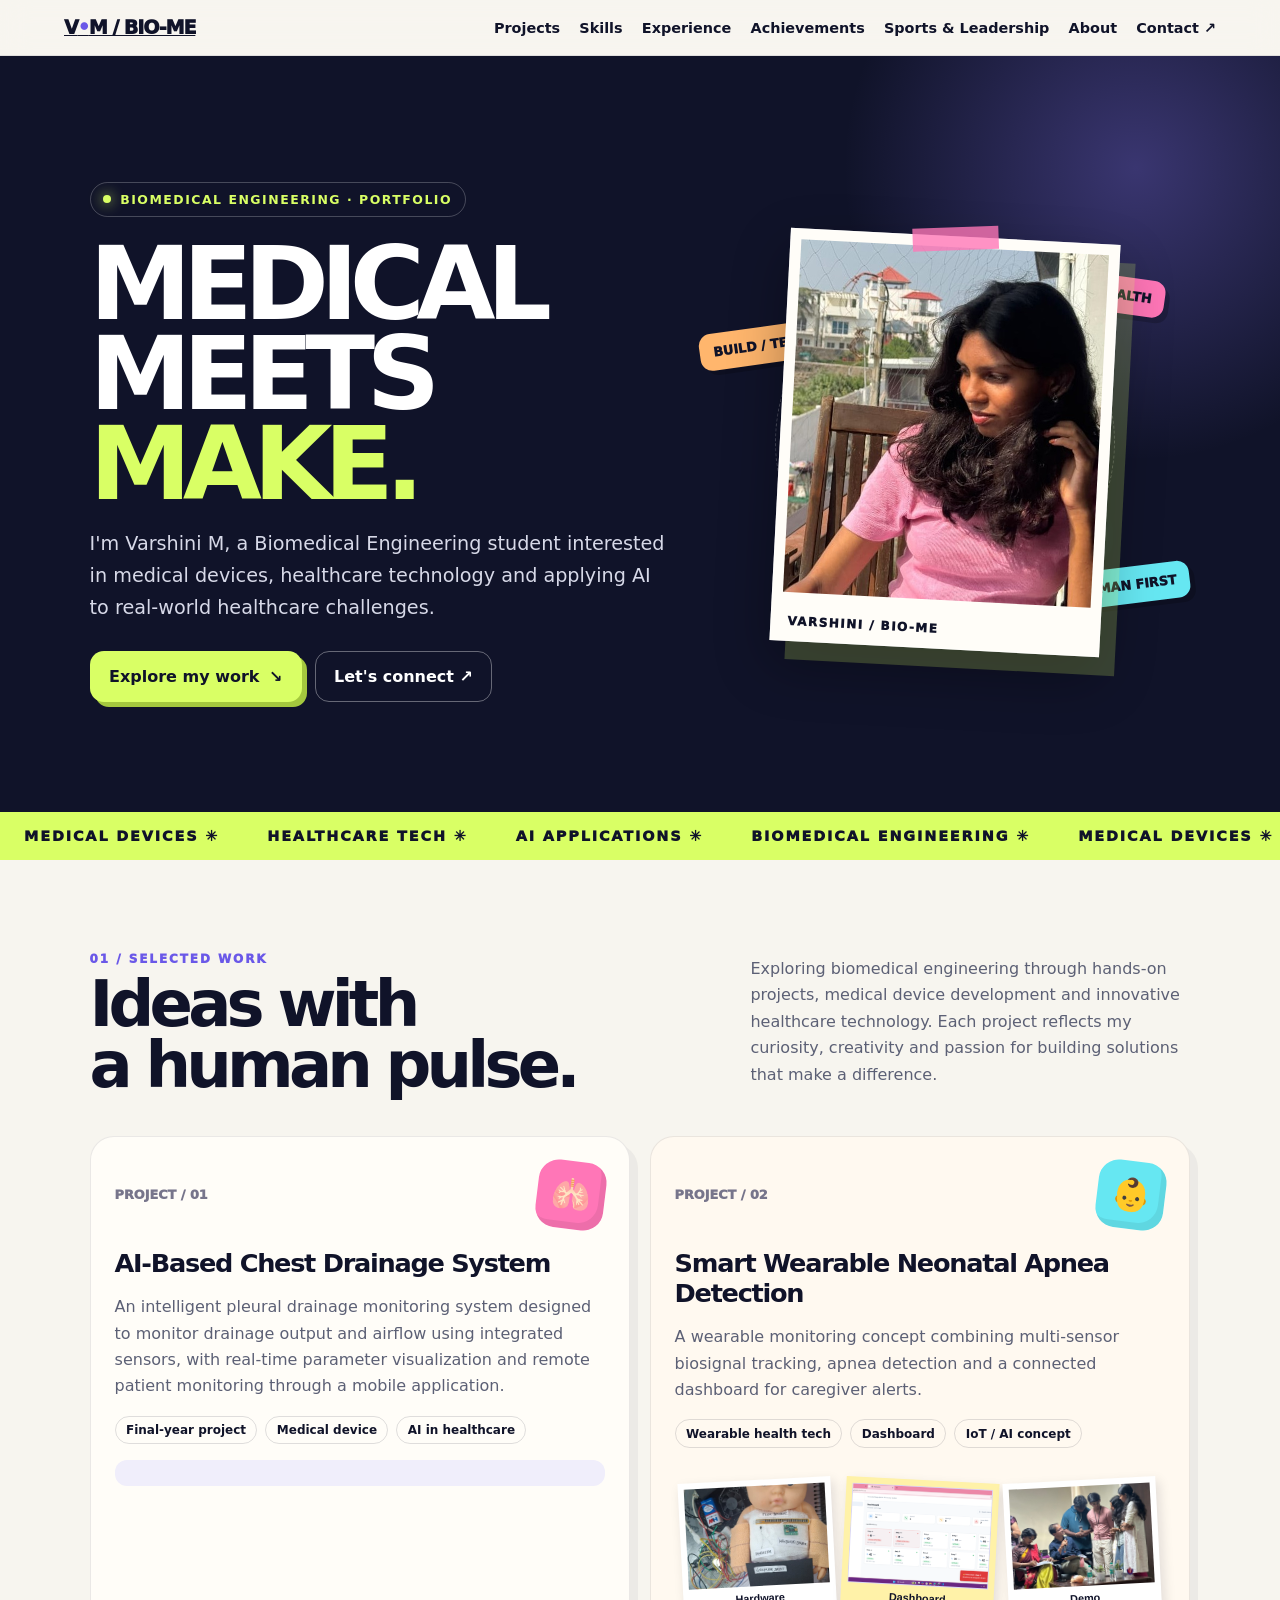
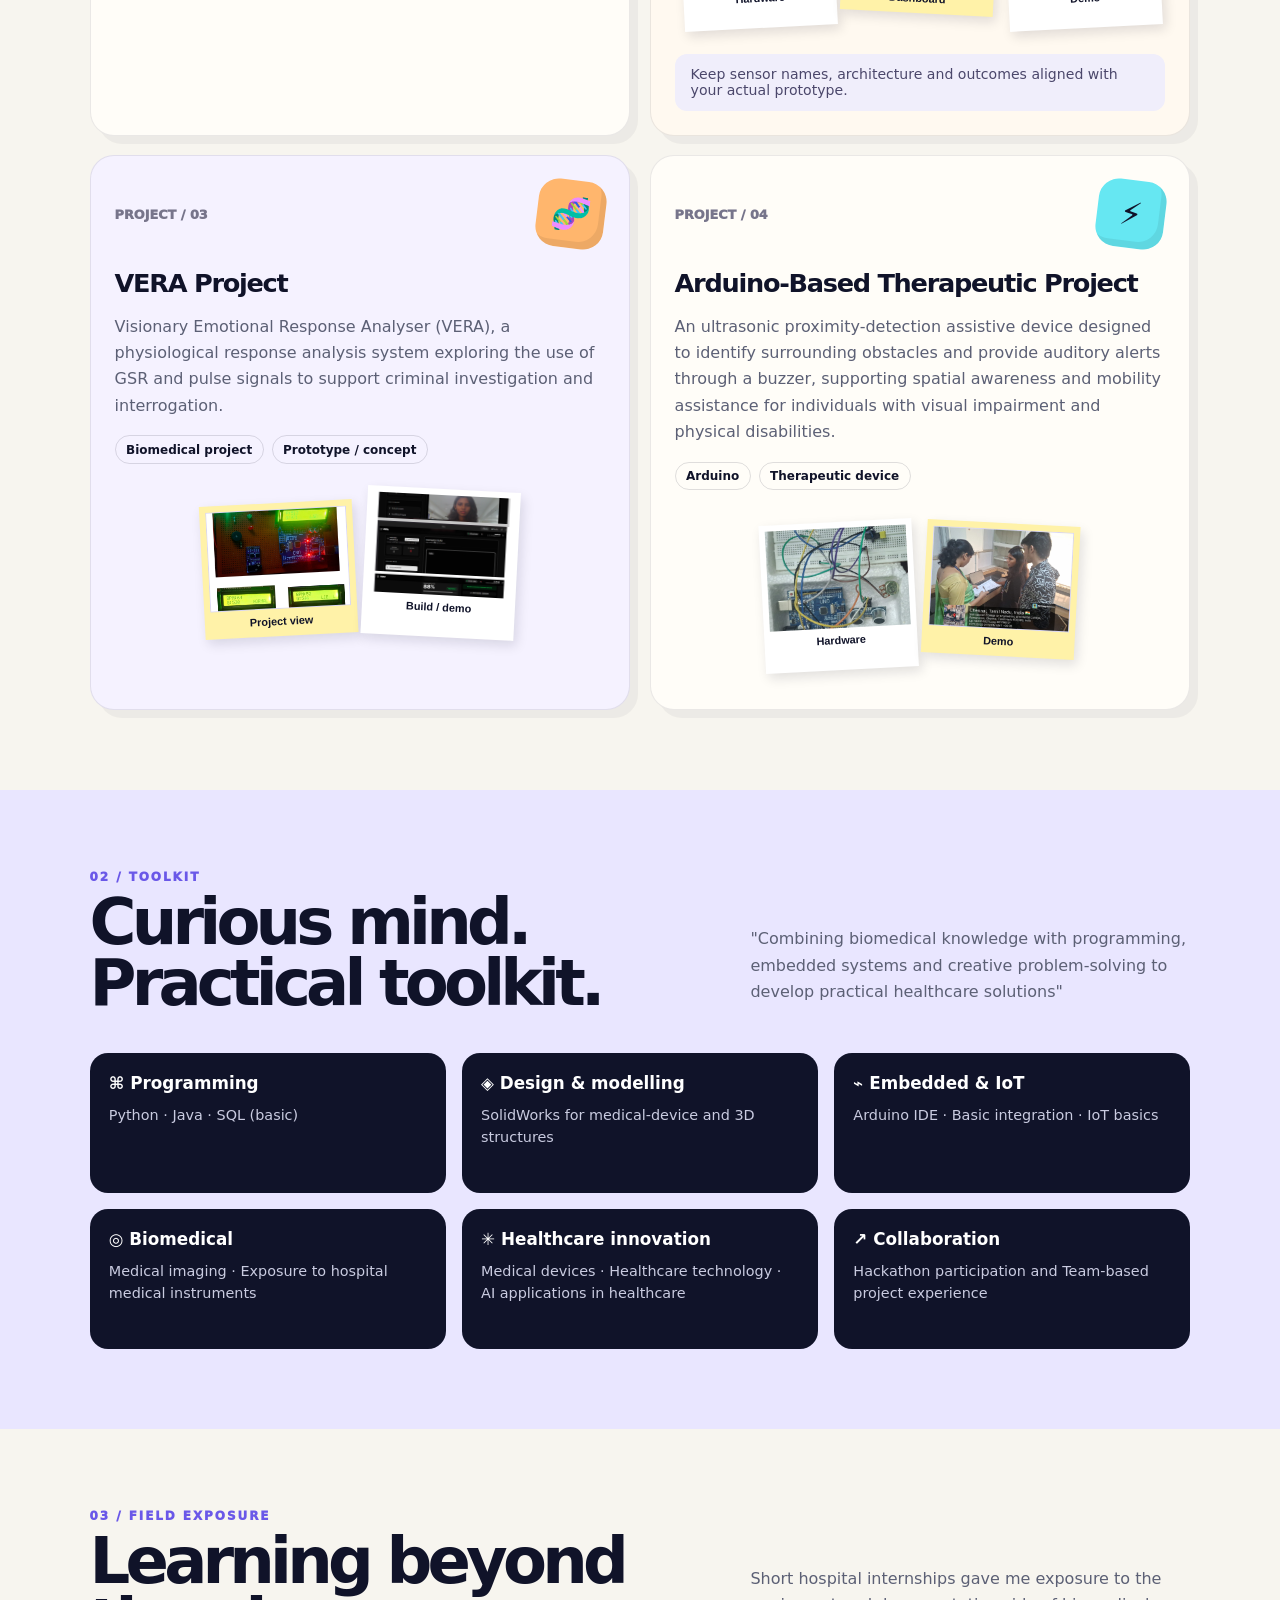
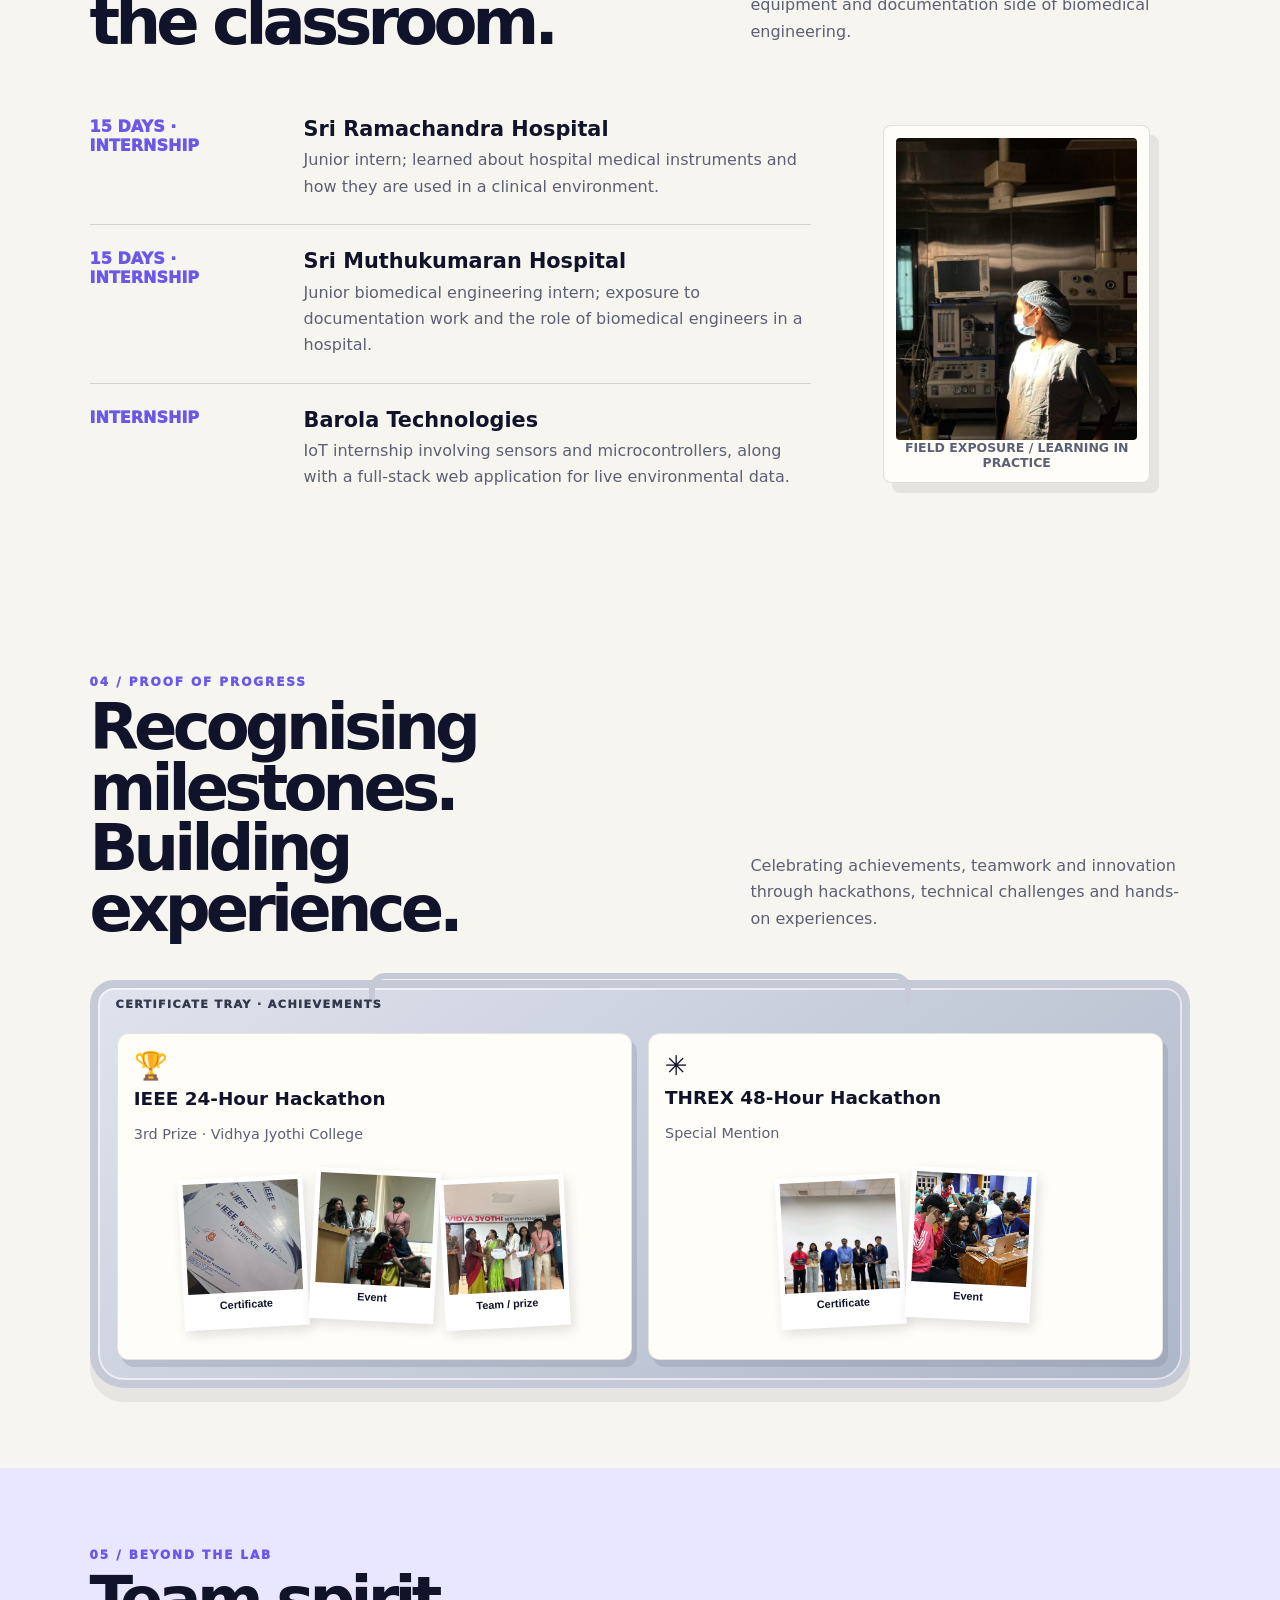
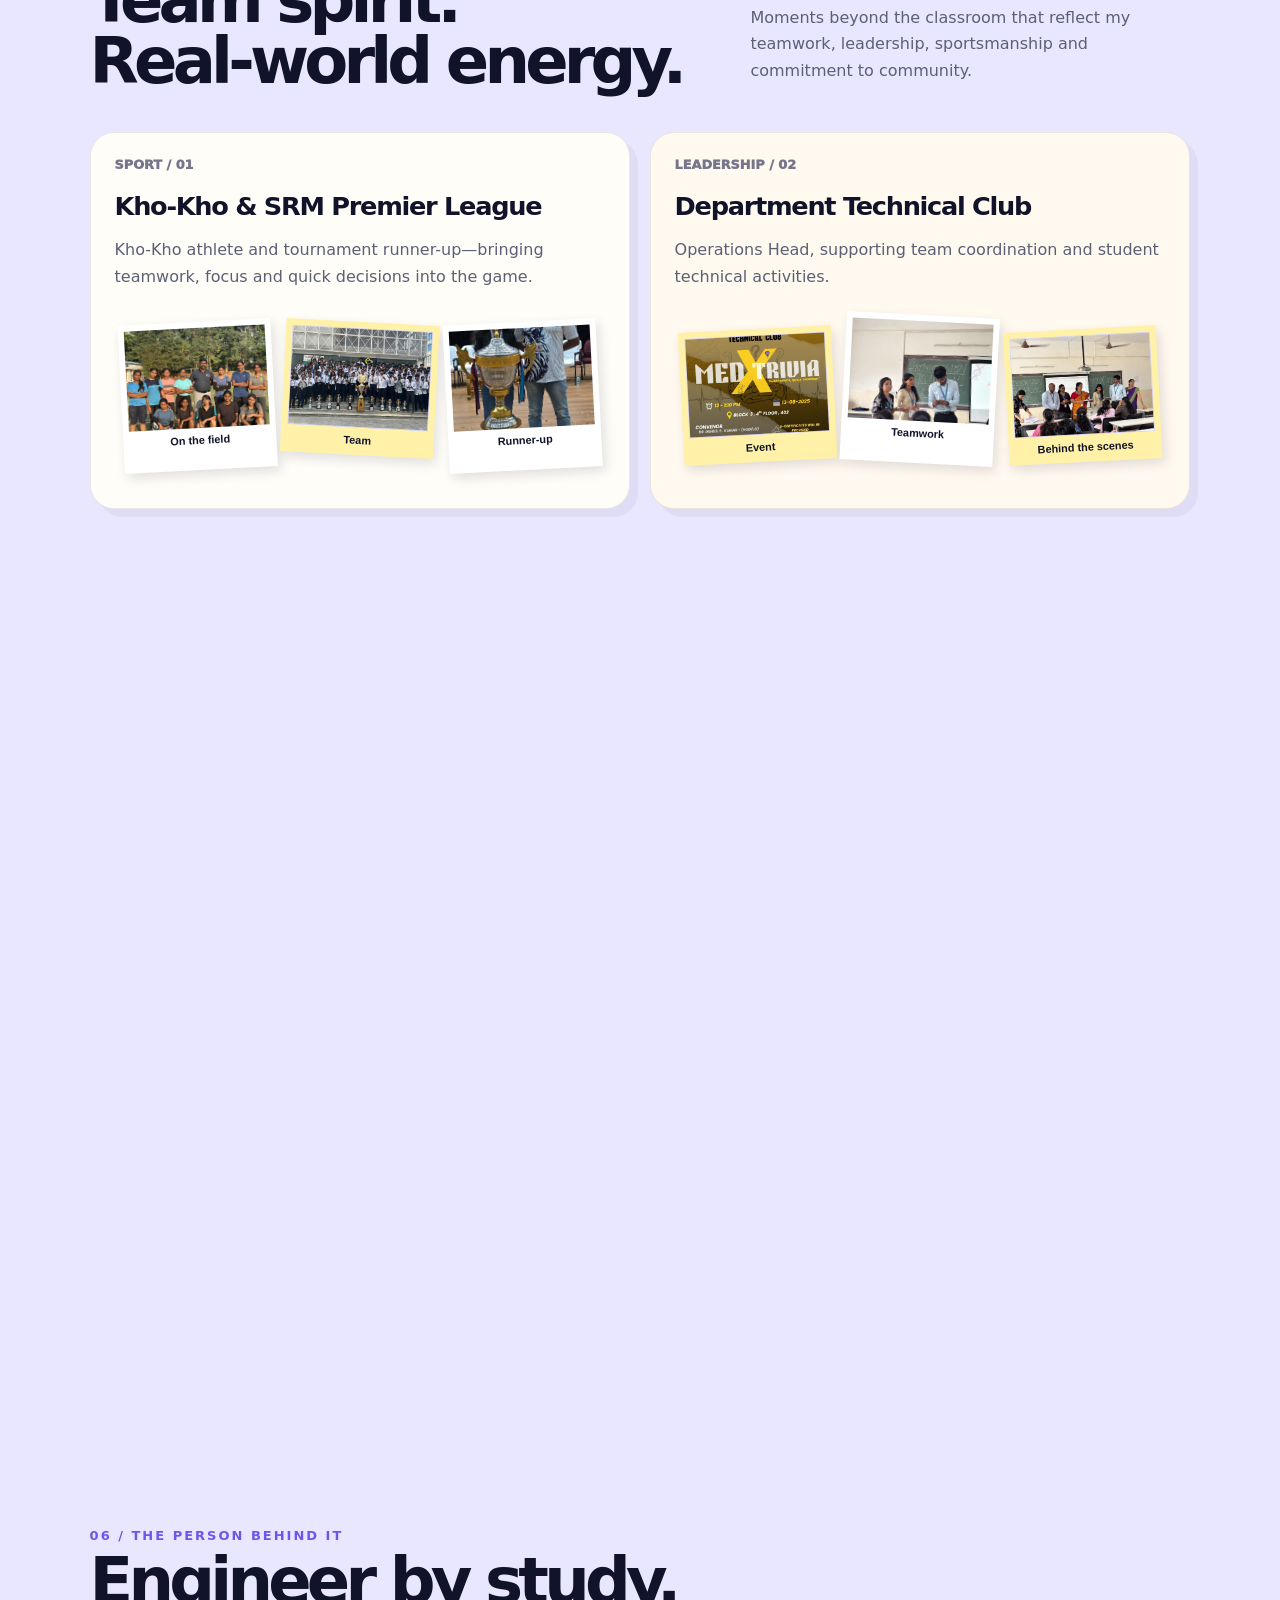
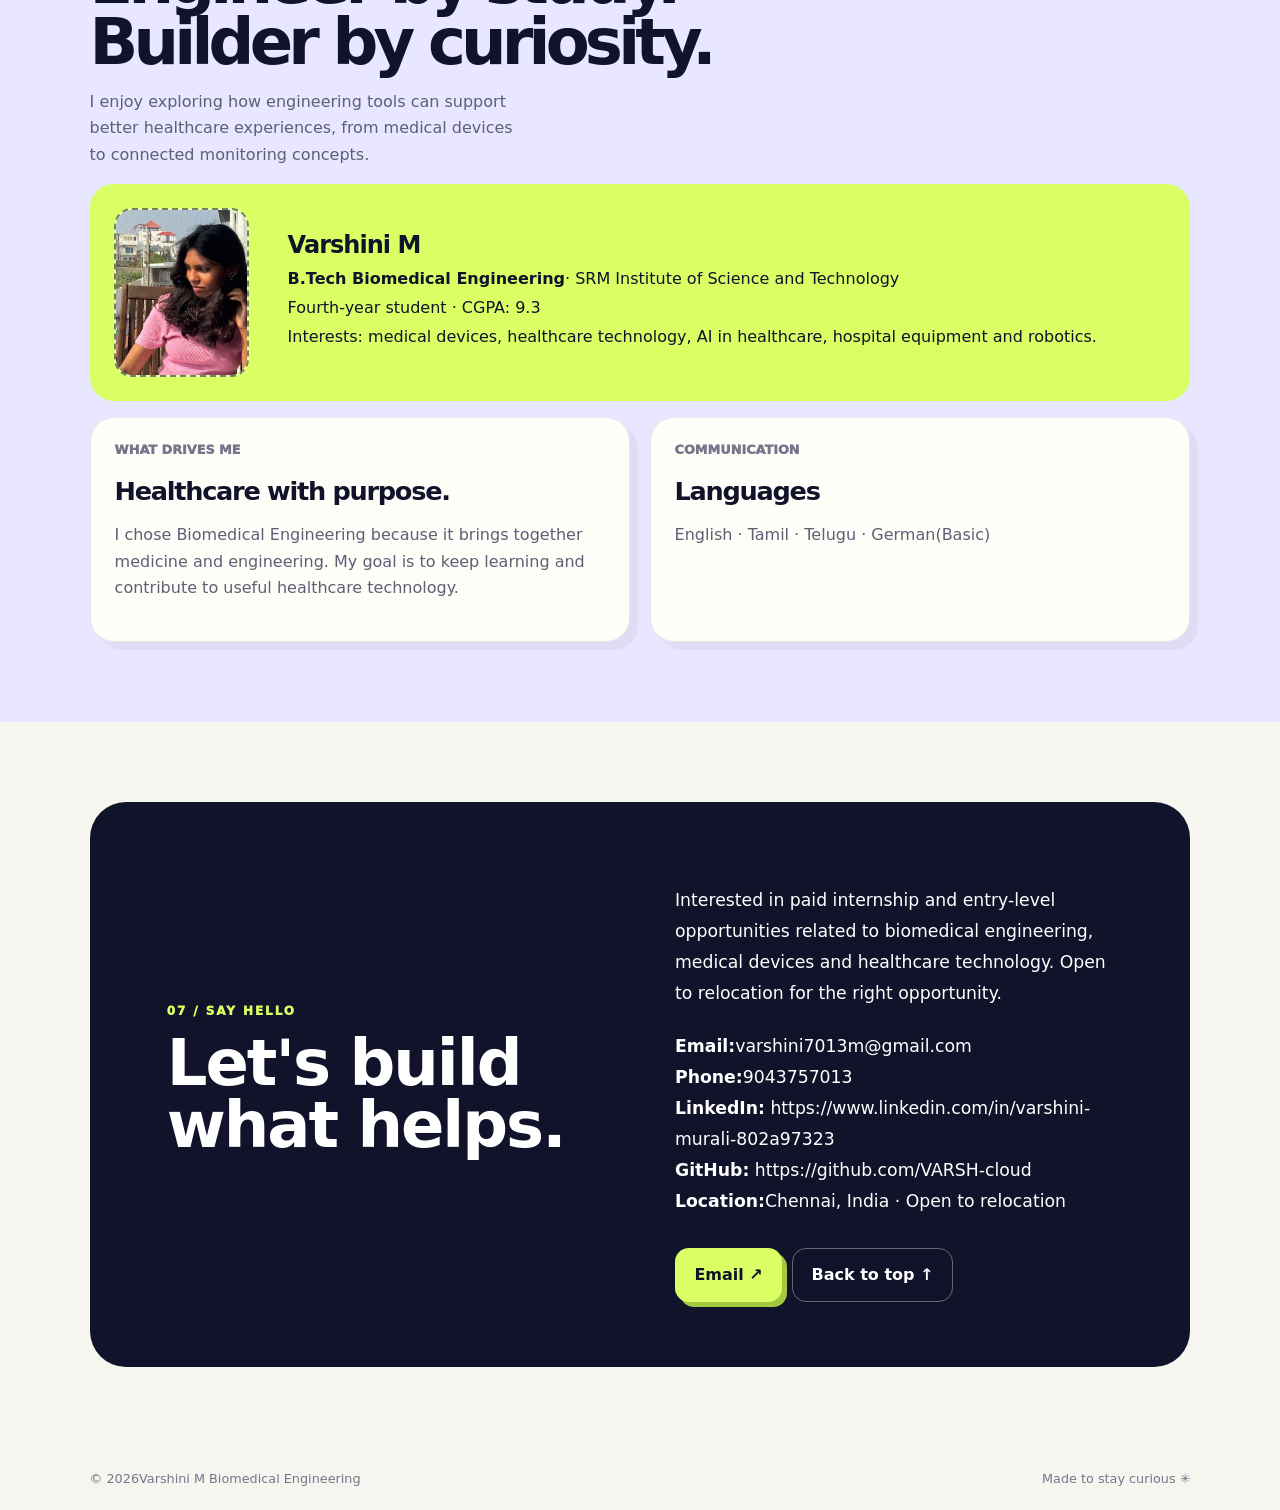
==== commit b8975ef2: "Update index.html" ====
--- a/index.html
+++ b/index.html
@@ -7,8 +7,7 @@
 </p><div class="chips"><span class="chip">Biomedical project</span><span class="chip">Prototype / concept</span></div><div class="photo-gallery hybrid-gallery" aria-label="VERA project photos"><button class="gallery-photo sticky-photo" data-full="assets/vera-1.jpg" aria-label="View VERA project photo one"><img src="assets/vera-1.jpg" alt="VERA project photo one" onerror="this.parentElement.classList.add('photo-missing')"><span>Project view</span></button><button class="gallery-photo polaroid-photo" data-full="assets/vera-2.jpg" aria-label="View VERA project photo two"><img src="assets/vera-2.jpg" alt="VERA project photo two" onerror="this.parentElement.classList.add('photo-missing')"><span>Build / demo</span></button></div></article><article class="card reveal scrapbook-card"><div class="card-top"><span class="number">PROJECT / 04</span><div class="sticker cyan">⚡</div></div><h3>Arduino-Based Therapeutic Project</h3><p>An ultrasonic proximity-detection assistive device designed to identify surrounding obstacles and provide auditory alerts through a buzzer, supporting spatial awareness and mobility assistance for individuals with visual impairment and physical disabilities.</p><div class="chips"><span class="chip">Arduino</span><span class="chip">Therapeutic device</span></div><div class="photo-gallery hybrid-gallery" aria-label="Arduino therapeutic project photos"><button class="gallery-photo polaroid-photo" data-full="assets/arduino-therapeutic-1.jpg" aria-label="View Arduino therapeutic project photo one"><img src="assets/arduino-therapeutic-1.jpg" alt="Arduino-based therapeutic project hardware" onerror="this.parentElement.classList.add('photo-missing')"><span>Hardware</span></button><button class="gallery-photo sticky-photo" data-full="assets/arduino-therapeutic-2.jpg" aria-label="View Arduino therapeutic project photo two"><img src="assets/arduino-therapeutic-2.jpg" alt="Arduino-based therapeutic project demo" onerror="this.parentElement.classList.add('photo-missing')"><span>Demo</span></button></div></article></div></section><section class="section dark" id="skills"><div class="section-head reveal"><div><div class="kicker">02 / Toolkit</div><h2>Curious mind.<br>Practical toolkit.</h2></div><p class="section-intro">"Combining biomedical knowledge with programming, embedded systems and creative problem-solving to develop practical healthcare solutions"</p></div><div class="skills"><div class="skill reveal"><strong>⌘ Programming</strong><p>Python · Java · SQL (basic)</p></div><div class="skill reveal"><strong>◈ Design & modelling</strong><p>SolidWorks for medical-device and 3D structures</p></div><div class="skill reveal"><strong>⌁ Embedded & IoT</strong><p>Arduino IDE · Basic integration · IoT basics</p></div><div class="skill reveal"><strong>◎ Biomedical</strong><p>Medical imaging · Exposure to hospital medical instruments</p></div><div class="skill reveal"><strong>✳ Healthcare innovation</strong><p>Medical devices · Healthcare technology · AI applications in healthcare</p></div><div class="skill reveal"><strong>↗ Collaboration</strong><p>Hackathon participation and Team-based project experience</p></div></div></section><section class="section" id="experience"><div class="section-head reveal"><div><div class="kicker">03 / Field exposure</div><h2>Learning beyond<br>the classroom.</h2></div><p class="section-intro">Short hospital internships gave me exposure to the equipment and documentation side of biomedical engineering.</p></div><div class="experience-layout"><div class="reveal"><div class="timeline"><div class="label">15 DAYS · INTERNSHIP</div><div><h3>Sri Ramachandra Hospital</h3><p>Junior intern;
 learned about hospital medical instruments and how they are used in a clinical environment.</p></div></div><div class="timeline"><div class="label">15 DAYS · INTERNSHIP</div><div><h3>Sri Muthukumaran Hospital</h3><p>Junior biomedical engineering intern;
 exposure to documentation work and the role of biomedical engineers in a hospital.</p></div></div><div class="timeline"><div class="label">INTERNSHIP</div><div><h3>Barola Technologies</h3><p>IoT internship involving sensors and microcontrollers,
-along with a full-stack web application for live environmental data.</p></div></div></div><figure class="experience-photo-frame reveal"><img src="assets/field-exposure1.jpg" alt="Biomedical engineering field exposure photo" onerror="this.style.display='none';this.nextElementSibling.style.display='grid'"><div class="portrait-placeholder" style="display:none;min-height:260px;text-align:center;padding:1rem;place-items:center">ADD FIELD EXPOSURE PHOTO<br><small>assets/field-exposure.jpg</small></div><figcaption>FIELD EXPOSURE / LEARNING IN PRACTICE</figcaption></figure></div></section><section class="section" id="achievements"><div class="section-head reveal"><div><div class="kicker">04 / Proof of progress</div><h2>Recognising milestones.<br>Building experience.</h2></div><p class="section-intro">Celebrating achievements, teamwork and innovation through hackathons, technical challenges and hands-on experiences.</p></div><div class="certificate-tray reveal"><div class="tray-label">CERTIFICATE TRAY · ACHIEVEMENTS</div><div class="grid award-grid"><article class="award-card"><div class="award-mark">🏆</div><h3>IEEE 24-Hour Hackathon</h3><p>3rd Prize · Vidhya Jyothi College</p><div class="photo-gallery certificate-gallery"><button class="gallery-photo cert-photo" data-full="assets/award-ieee-1.jpg" aria-label="View IEEE hackathon certificate"><img src="assets/award-ieee-1.jpg" alt="IEEE hackathon certificate" onerror="this.parentElement.classList.add('photo-missing')"><span>Certificate</span></button><button class="gallery-photo cert-photo" data-full="assets/award-ieee-2.jpg" aria-label="View IEEE hackathon event photo"><img src="assets/award-ieee-2.jpg" alt="IEEE hackathon event or team photo" onerror="this.parentElement.classList.add('photo-missing')"><span>Event</span></button><button class="gallery-photo cert-photo" data-full="assets/award-ieee-3.jpg" aria-label="View IEEE hackathon prize photo"><img src="assets/award-ieee-3.jpg" alt="IEEE hackathon prize or team photo" onerror="this.parentElement.classList.add('photo-missing')"><span>Team / prize</span></button></div></article><article class="award-card"><div class="award-mark">✳</div><h3>THREX 48-Hour Hackathon</h3><p>Special Mention</p><div class="photo-gallery certificate-gallery"><button class="gallery-photo cert-photo" data-full="assets/award-threx-1.jpg" aria-label="View THREX certificate"><img src="assets/award-threx-1.jpg" alt="THREX hackathon certificate" onerror="this.parentElement.classList.add('photo-missing')"><span>Certificate</span></button><button class="gallery-photo cert-photo" data-full="assets/award-threx-2.jpg" aria-label="View THREX event photo"><img src="assets/award-threx-2.jpg" alt="THREX hackathon event photo" onerror="this.parentElement.classList.add('photo-missing')"><span>Event</span></button></div></article></div></div></section><section class="section dark" id="life"><div class="section-head reveal"><div><div class="kicker">05 / Beyond the lab</div><h2>Team spirit.<br>Real-world energy.</h2></div><p class="section-intro">A scrapbook-style wall for sports,
-leadership and volunteering—personal moments that show collaboration beyond projects.</p></div><div class="grid life-grid"><article class="card reveal scrapbook-card"><div class="number">SPORT / 01</div><h3>Kho-Kho &amp;
+along with a full-stack web application for live environmental data.</p></div></div></div><figure class="experience-photo-frame reveal"><img src="assets/field-exposure1.jpg" alt="Biomedical engineering field exposure photo" onerror="this.style.display='none';this.nextElementSibling.style.display='grid'"><div class="portrait-placeholder" style="display:none;min-height:260px;text-align:center;padding:1rem;place-items:center">ADD FIELD EXPOSURE PHOTO<br><small>assets/field-exposure.jpg</small></div><figcaption>FIELD EXPOSURE / LEARNING IN PRACTICE</figcaption></figure></div></section><section class="section" id="achievements"><div class="section-head reveal"><div><div class="kicker">04 / Proof of progress</div><h2>Recognising milestones.<br>Building experience.</h2></div><p class="section-intro">Celebrating achievements, teamwork and innovation through hackathons, technical challenges and hands-on experiences.</p></div><div class="certificate-tray reveal"><div class="tray-label">CERTIFICATE TRAY · ACHIEVEMENTS</div><div class="grid award-grid"><article class="award-card"><div class="award-mark">🏆</div><h3>IEEE 24-Hour Hackathon</h3><p>3rd Prize · Vidhya Jyothi College</p><div class="photo-gallery certificate-gallery"><button class="gallery-photo cert-photo" data-full="assets/award-ieee-1.jpg" aria-label="View IEEE hackathon certificate"><img src="assets/award-ieee-1.jpg" alt="IEEE hackathon certificate" onerror="this.parentElement.classList.add('photo-missing')"><span>Certificate</span></button><button class="gallery-photo cert-photo" data-full="assets/award-ieee-2.jpg" aria-label="View IEEE hackathon event photo"><img src="assets/award-ieee-2.jpg" alt="IEEE hackathon event or team photo" onerror="this.parentElement.classList.add('photo-missing')"><span>Event</span></button><button class="gallery-photo cert-photo" data-full="assets/award-ieee-3.jpg" aria-label="View IEEE hackathon prize photo"><img src="assets/award-ieee-3.jpg" alt="IEEE hackathon prize or team photo" onerror="this.parentElement.classList.add('photo-missing')"><span>Team / prize</span></button></div></article><article class="award-card"><div class="award-mark">✳</div><h3>THREX 48-Hour Hackathon</h3><p>Special Mention</p><div class="photo-gallery certificate-gallery"><button class="gallery-photo cert-photo" data-full="assets/award-threx-1.jpg" aria-label="View THREX certificate"><img src="assets/award-threx-1.jpg" alt="THREX hackathon certificate" onerror="this.parentElement.classList.add('photo-missing')"><span>Certificate</span></button><button class="gallery-photo cert-photo" data-full="assets/award-threx-2.jpg" aria-label="View THREX event photo"><img src="assets/award-threx-2.jpg" alt="THREX hackathon event photo" onerror="this.parentElement.classList.add('photo-missing')"><span>Event</span></button></div></article></div></div></section><section class="section dark" id="life"><div class="section-head reveal"><div><div class="kicker">05 / Beyond the lab</div><h2>Team spirit.<br>Real-world energy.</h2></div><p class="section-intro">Moments beyond the classroom that reflect my teamwork, leadership, sportsmanship and commitment to community.</p></div><div class="grid life-grid"><article class="card reveal scrapbook-card"><div class="number">SPORT / 01</div><h3>Kho-Kho &amp;
 SRM Premier League</h3><p>Kho-Kho athlete and tournament runner-up—bringing teamwork,
 focus and quick decisions into the game.</p><div class="photo-gallery hybrid-gallery"><button class="gallery-photo polaroid-photo" data-full="assets/sports-kho-kho-1.jpg" aria-label="View Kho-Kho sports photo"><img src="assets/sports-kho-kho-1.jpg" alt="Kho-Kho sports photo" onerror="this.parentElement.classList.add('photo-missing')"><span>On the field</span></button><button class="gallery-photo sticky-photo" data-full="assets/sports-kho-kho-2.jpg" aria-label="View SRM Premier League photo"><img src="assets/sports-kho-kho-2.jpg" alt="SRM Premier League Kho-Kho team photo" onerror="this.parentElement.classList.add('photo-missing')"><span>Team</span></button><button class="gallery-photo polaroid-photo" data-full="assets/sports-kho-kho-3.jpg" aria-label="View sports award photo"><img src="assets/sports-kho-kho-3.jpg" alt="Sports medal or tournament moment" onerror="this.parentElement.classList.add('photo-missing')"><span>Runner-up</span></button></div></article><article class="card reveal scrapbook-card"><div class="number">LEADERSHIP / 02</div><h3>Department Technical Club</h3><p>Operations Head,
 supporting team coordination and student technical activities.</p><div class="photo-gallery hybrid-gallery"><button class="gallery-photo sticky-photo" data-full="assets/leadership-club-1.jpg" aria-label="View technical club event photo"><img src="assets/leadership-club-1.jpg" alt="Department technical club event" onerror="this.parentElement.classList.add('photo-missing')"><span>Event</span></button><button class="gallery-photo polaroid-photo" data-full="assets/leadership-club-2.jpg" aria-label="View technical club team photo"><img src="assets/leadership-club-2.jpg" alt="Technical club team photo" onerror="this.parentElement.classList.add('photo-missing')"><span>Teamwork</span></button><button class="gallery-photo sticky-photo" data-full="assets/leadership-club-3.jpg" aria-label="View club activity photo"><img src="assets/leadership-club-3.jpg" alt="Technical club activity or event setup" onerror="this.parentElement.classList.add('photo-missing')"><span>Behind the scenes</span></button></div></article><article class="card reveal scrapbook-card"><div class="number">VOLUNTEERING / 03</div><h3>Community &amp;
